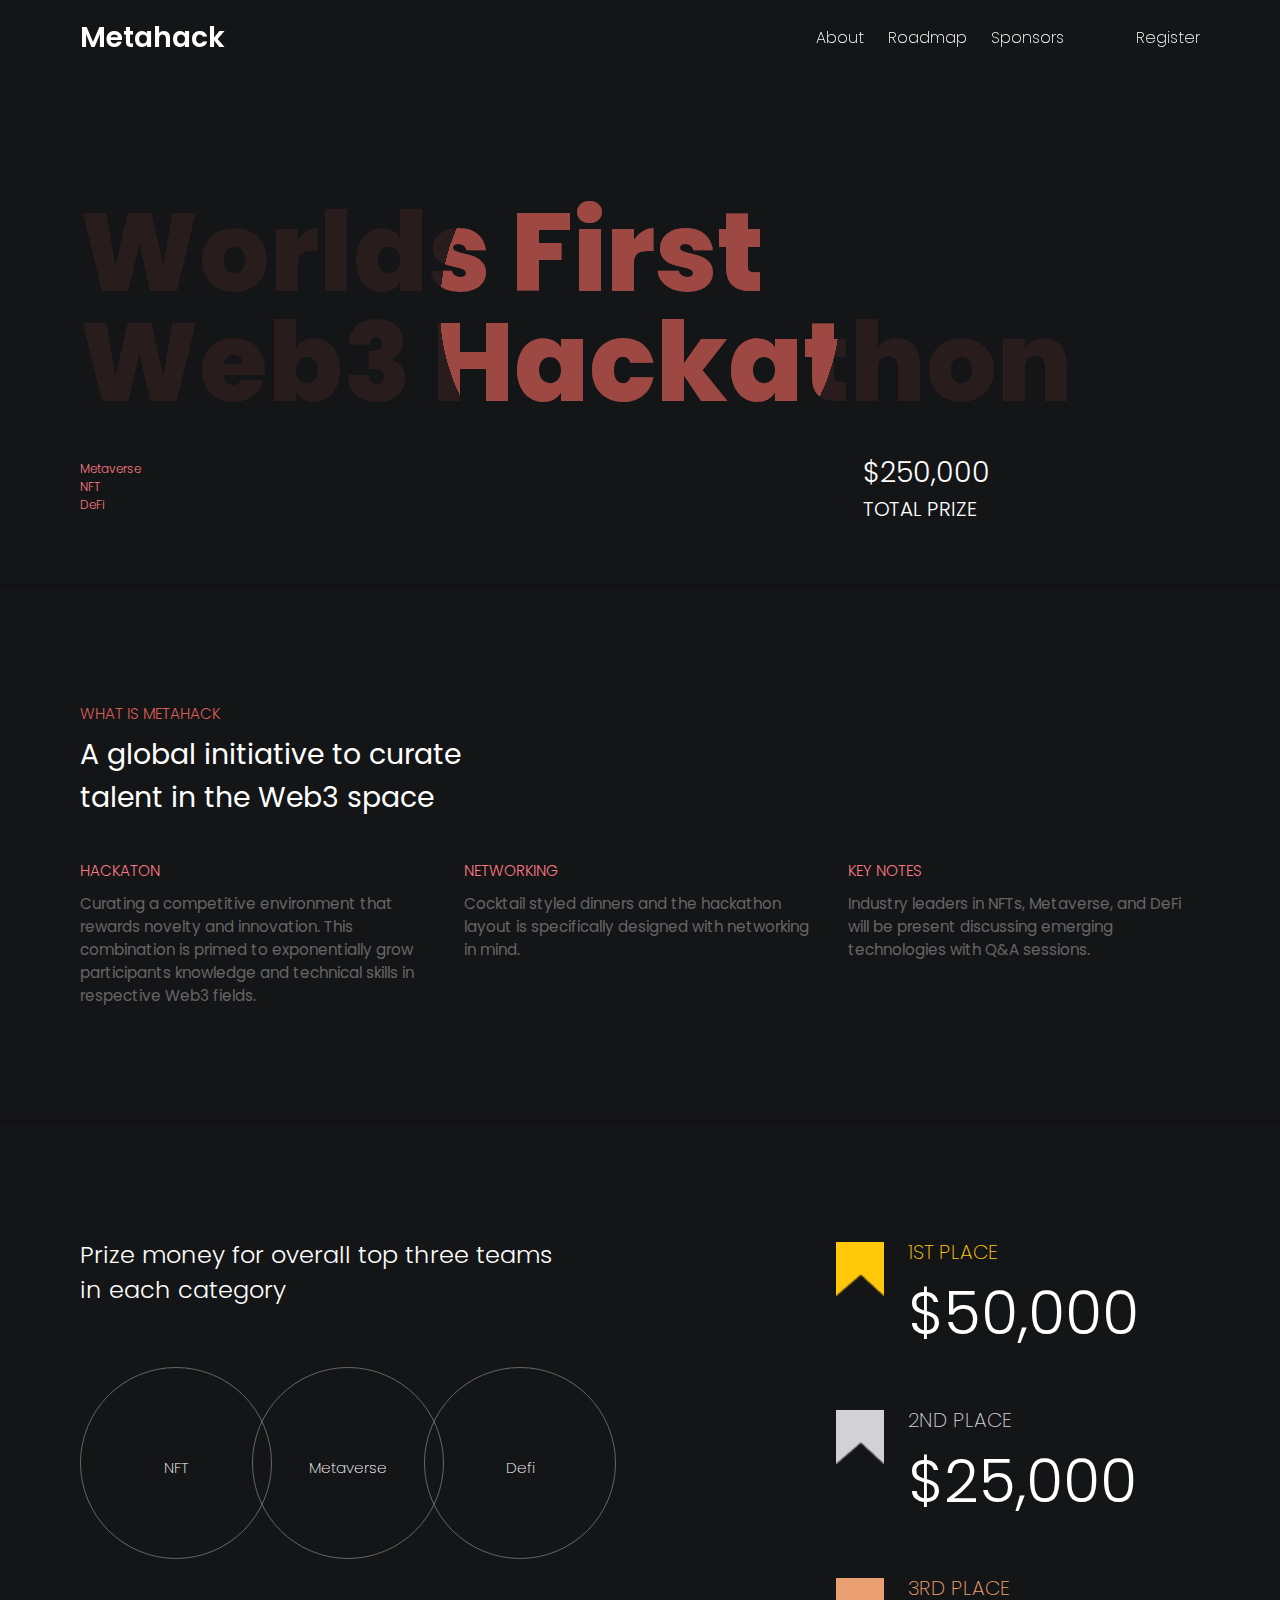
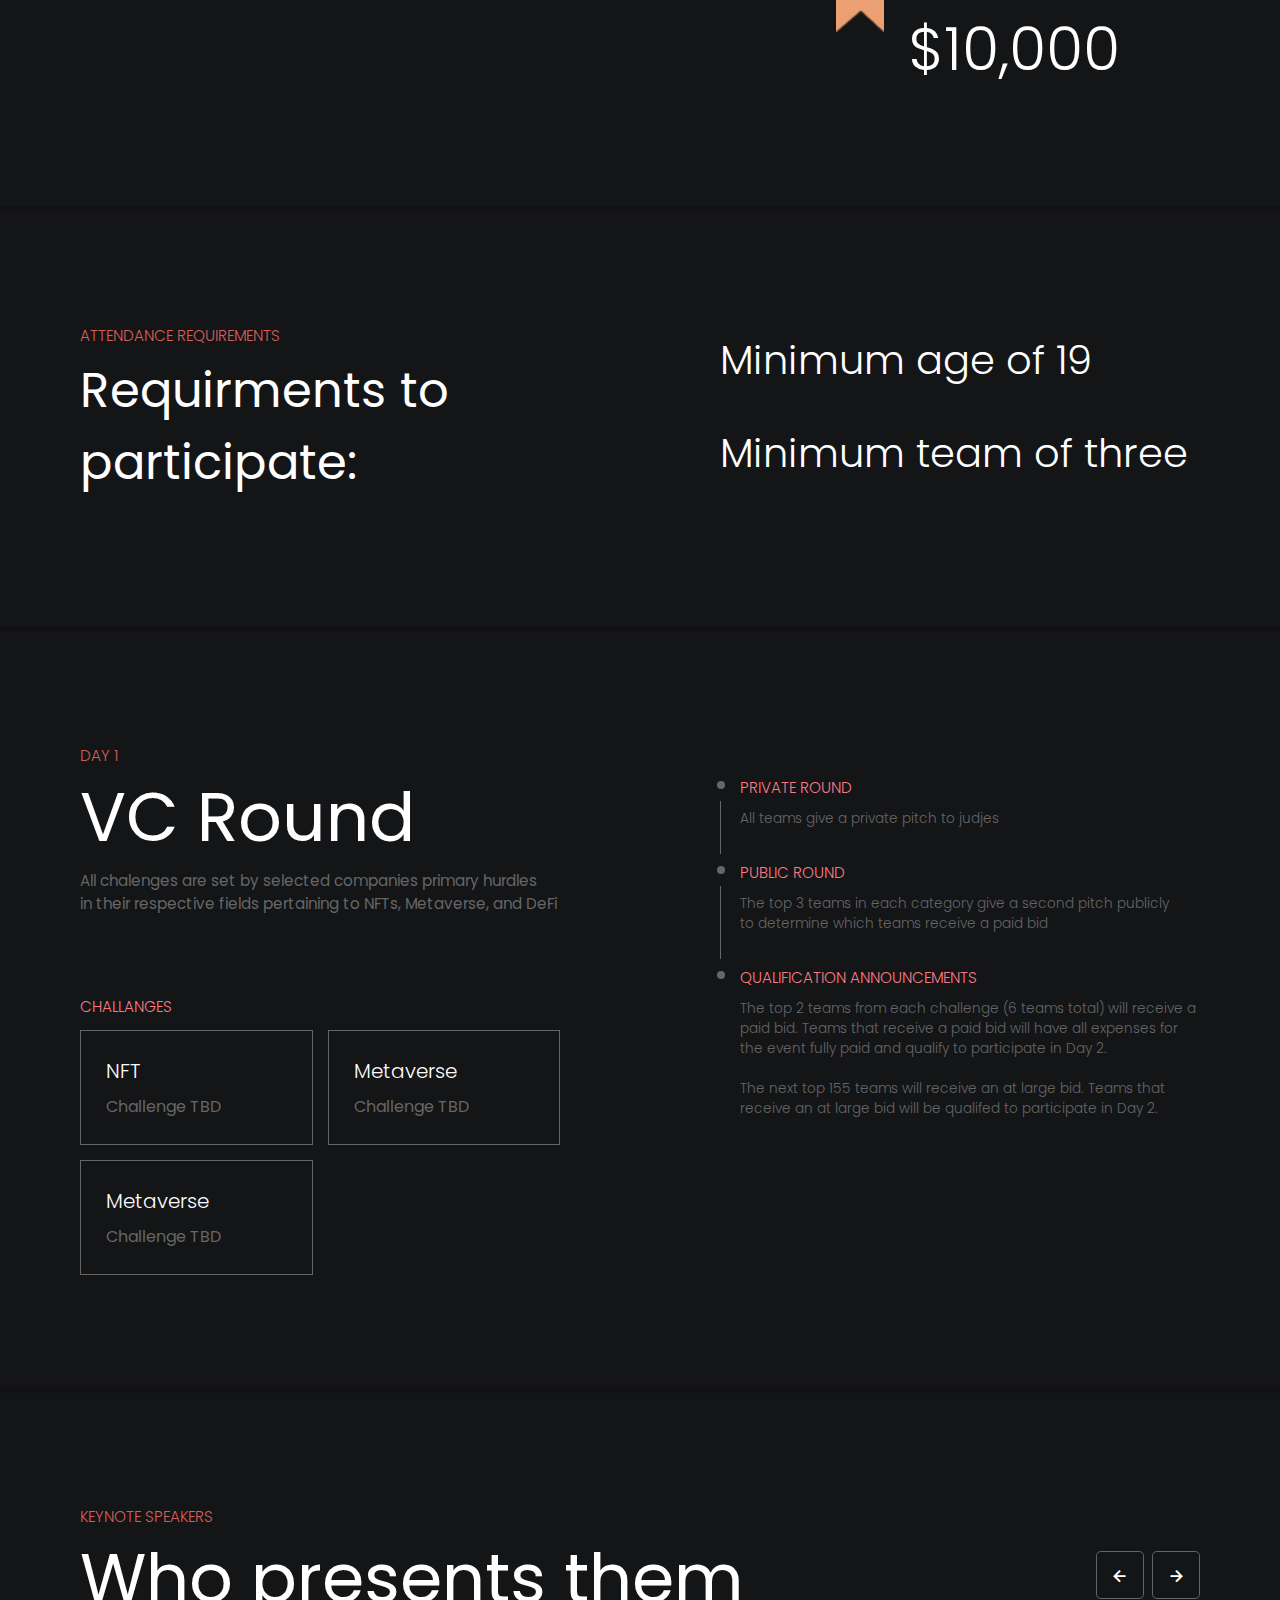
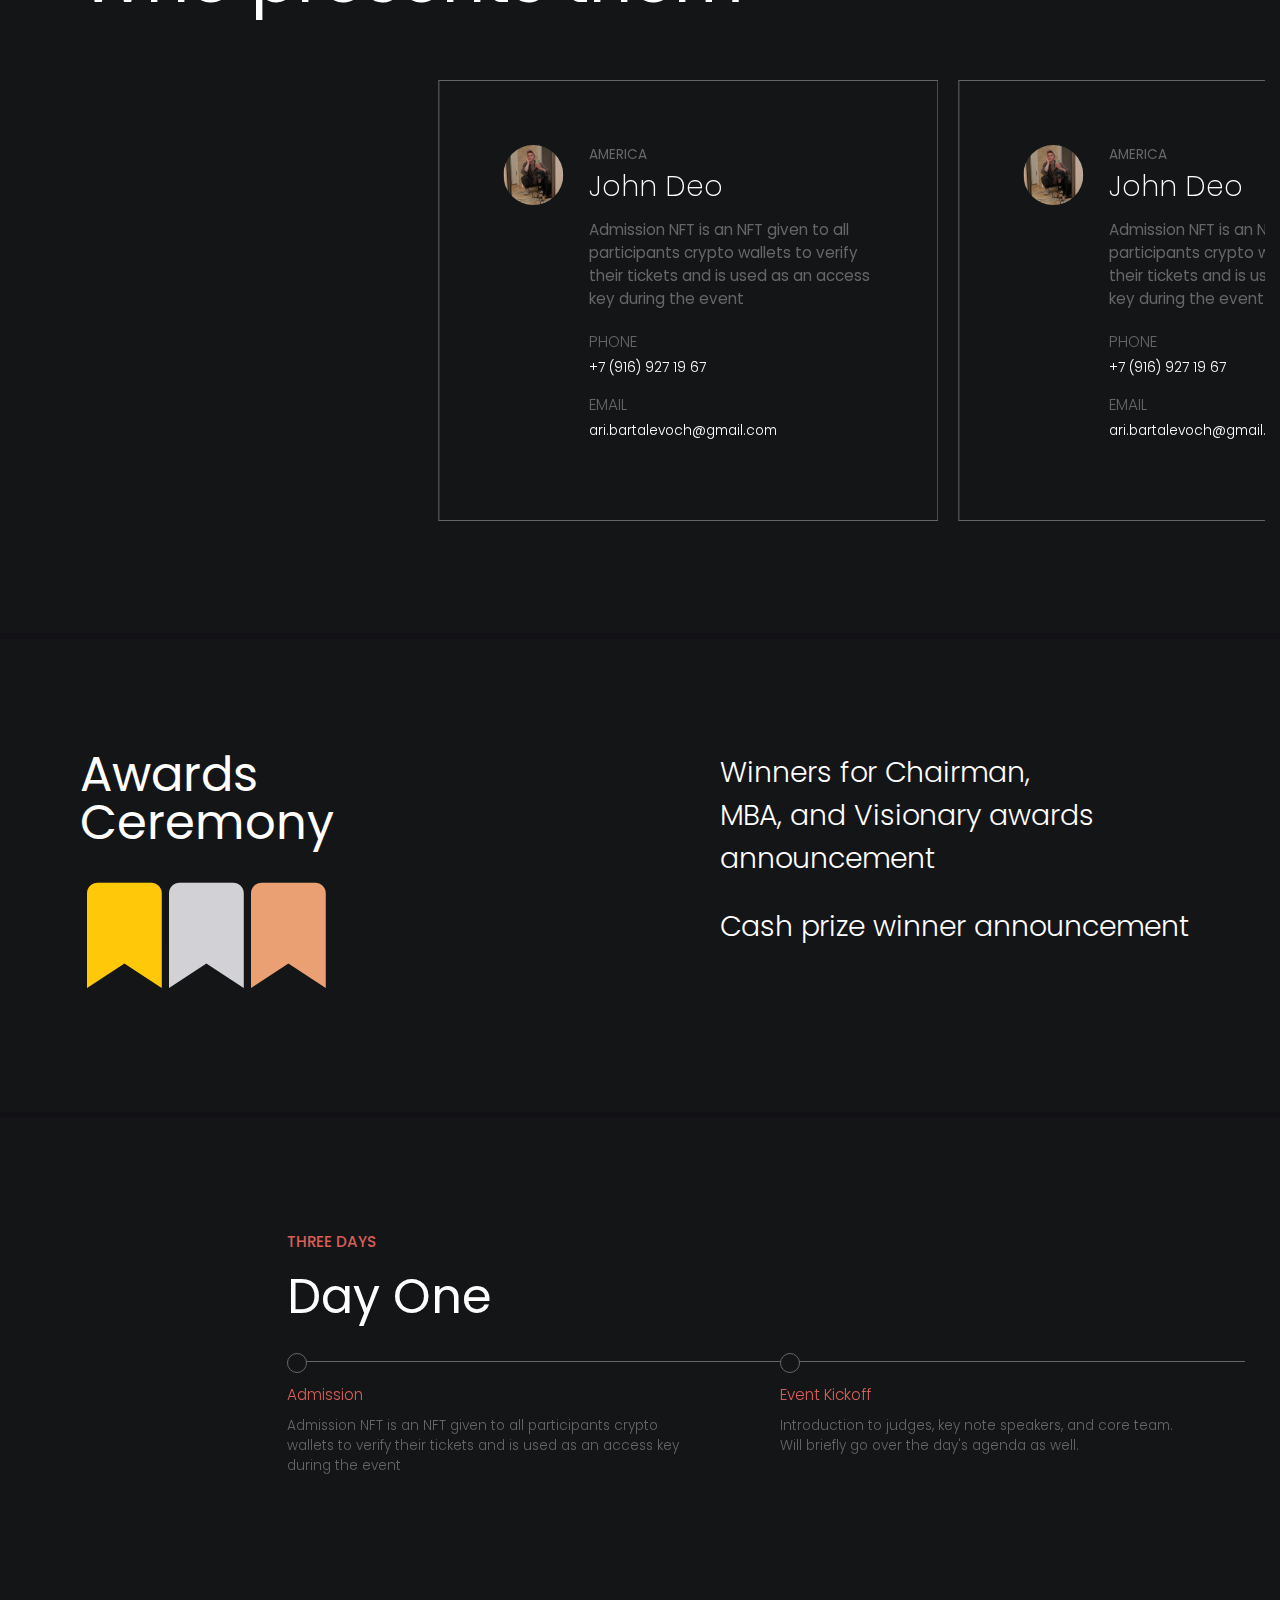
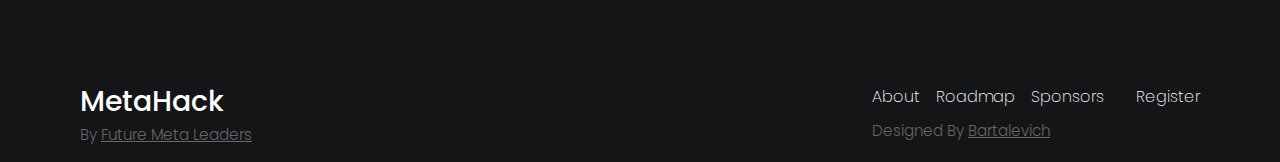
==== index.html @ bee515b5 "Update index.html" ====
<!DOCTYPE html>
<html lang="en">
<head>
    <meta charset="UTF-8">
    <meta http-equiv="X-UA-Compatible" content="IE=edge">
    <meta name="viewport" content="width=device-width, initial-scale=1.0">
    <title>MetaHack</title>
 
    <link href='https://unpkg.com/boxicons@2.1.2/css/boxicons.min.css' rel='stylesheet'>
    <link rel="stylesheet" href="https://cdn.jsdelivr.net/npm/swiper/swiper-bundle.min.css"/>
    <link rel="stylesheet" href="css/style.css">
</head>
<body>
    
    <header class="header" id="header">
        <nav class="nav container">
            <a href="#" class="logo">Metahack</a>

            <div class="nav_menu">
                
                <ul class="nav_list">
                    <li>
                        <a href="#" class="nav_link">About</a>
                    </li>
                    <li>
                        <a href="#" class="nav_link">Roadmap</a>
                    </li>
                    <li>
                        <a href="#" class="nav_link">Sponsors</a>
                    </li>
                </ul>

                <a href="#" class="nav_register">Register</a>
            </div>

            <div class="nav_toggle">
                    <div class="bar"></div>
                    <div class="bar"></div>
                    <div class="bar"></div>
            </div>

        </nav>
    </header>

    <main>

        <section class="home">
            <div class="home_container container grid">
                <div class="home_header">
                    <h1 class="home_title">Worlds First <br>Web3 Hackathon</h1>
                </div>

                <div class="home_content">
                    <ul class="home_list">
                        <li>
                            <h3 class="home_list_title">Metaverse</h3>
                        </li>
                        <li>
                            <h3 class="home_list_title">NFT</h3>
                        </li>
                        <li>
                            <h3 class="home_list_title">DeFi</h3>
                        </li>
                    </ul>

                    <div class="home_price">
                         <h2 class="home_price_tile">$250,000</h2>
                         <span class="span">total prize</span>
                    </div>
                </div>
            </div>
        </section>

        <section class="about section">
            <div class="container">
                <h3 class="section_subtitle">what is metahack</h3>
                <h1 class="section_title">A global initiative to curate <br> talent in the Web3 space</h1>

                <div class="about_container grid">
                    <div class="about_card">
                        <h2 class="about_title">Hackaton</h2>
                        <p class="about_text">
                            Curating a competitive environment that rewards novelty and innovation.
                            This combination is primed to exponentially grow participants knowledge 
                            and technical skills in respective Web3 fields.
                        </p>
                    </div>

                    <div class="about_card">
                        <h2 class="about_title">Networking</h2>
                        <p class="about_text">
                            Cocktail styled dinners and the hackathon layout is specifically designed with networking in mind.
                        </p>
                    </div>

                    <div class="about_card">
                        <h2 class="about_title">key notes</h2>
                        <p class="about_text">
                            Industry leaders in NFTs, Metaverse, and DeFi will be present discussing emerging technologies with Q&A sessions.
                        </p>
                    </div>
                </div>
            </div>
        </section>

        <section class="prize section">
            <div class="prize_container container grid">
                <div class="prize_content ">
                    <h1 class="prize_title">Prize money for overall top three teams in each category</h1>

                    <div class="prize_circle">
                        <span class="span">NFT</span>
                        <span class="span">Metaverse</span>
                        <span class="span">Defi</span>
                    </div>
                </div>

              <div class="prize_list">
                    <div class="prize_item">
                        <div class="prize-icon one">
                            <img src="images/place 1.png" alt="" class="img-cover">
                        </div>
                        <div class="prize_meta">
                            <span class="prize_place one">1ST Place</span>
                            <h2 class="price_number">$50,000</h2>
                        </div>
                    </div>
                    <div class="prize_item">
                        <div class="prize-icon two" >
                            <img src="images/place 2.png" alt="" class="img-cover">
                        </div>
                        <div class="prize_meta">
                            <span class="prize_place two">2ND Place</span>
                            <h2 class="price_number">$25,000</h2>
                        </div>
                    </div>
                    <div class="prize_item">
                        <div class="prize-icon three">
                            <img src="images/place 3.png" alt="" class="img-cover">
                        </div>
                        <div class="prize_meta">
                            <span class="prize_place three">3rd  Place</span>
                            <h2 class="price_number">$10,000</h2>
                        </div>
                    </div>
                </div>
            </div>
        </section>

        <section class="attendance section">
            <div class="container attendance_container grid">
                <div class="attendance_content">
                    <h3 class="section_subtitle">Attendance Requirements</h3>

                    <h1 class="section_title">Requirments to participate:</h1>
                </div>

                <div class="attendance_wrapper">
                    <h2 class="attendance_title">Minimum age of 19</h2>
                    <h2 class="attendance_title">Minimum team of three</h2>
                </div>
            </div>
        </section>

        <section class="vc_roud section">
            <div class="round_container container grid">
                <div class="round_item">
                    <h3 class="round_subtitle">day 1</h3>
                    <h1 class="section_title">VC Round</h1>

                    <p class="round_text">All chalenges are set by selected companies primary hurdles in their respective fields pertaining to NFTs, Metaverse, and DeFi</p>

                    <h3 class="item_subtitle">challanges</h3>
                    <ul class="round_list">
                        <li>
                            <div class="round_card">
                                <h3 class="round_list_title">NFT</h3>
                                <span class="round_list_text">Challenge TBD</span>
                            </div>
                        </li>
                        <li>
                            <div class="round_card">
                                <h3 class="round_list_title">Metaverse</h3>
                                <span class="round_list_text">Challenge TBD</span>
                            </div>
                        </li>
                        <li>
                            <div class="round_card">
                                <h3 class="round_list_title">Metaverse</h3>
                                <span class="round_list_text">Challenge TBD</span>
                            </div>
                        </li>
                    </ul>
                </div>

                <div class="round_item bottom">
                    <ul class="round_right_list">
                        <li class="round_right_item">
                            <h3 class="round_item_title">Private Round</h3>
                            <p class="round_right_text">All teams give a private pitch to judjes</p>
                        </li>
                        <li class="round_right_item">
                            <h3 class="round_item_title">Public Round</h3>
                            <p class="round_right_text">The top 3 teams in each category give a second pitch publicly to determine which teams receive a paid bid</p>
                        </li>
                        <li class="round_right_item">
                            <h3 class="round_item_title">Qualification announcements</h3>
                            <p class="round_right_text">The top 2 teams from each challenge (6 teams total) will receive a paid bid. Teams that receive a paid bid will have all expenses for the event fully paid and qualify to participate in Day 2. <br><br>
                                The next top 155 teams will receive an at large bid. Teams that receive an at large bid will be qualifed to participate in Day 2.</p>
                        </li>
                    </ul>
                </div>
            </div>
        </section>

        <section class="testimonials section">
            <div class="testimonial_container container">
                <div class="testimonial_titles">
                    <h2 class="testi_subtitle">Keynote speakers</h2>
                    <h1 class="section_title">Who presents them</h1>
                </div>

                <div class="navigation">
                    <i class='bx bx-left-arrow-alt button-prev' ></i>
                    <i class='bx bx-right-arrow-alt button-next' ></i>
                </div>
            </div>

            <div class="testimonial_list swiper">
                <div class="swiper-wrapper">
                    <div class="testimonial_card swiper-slide">
                            <img src="images/user.png" alt="" class="img-cover card_img">

                        <div class="card_content">
                            <span class="user_contry">America</span>
                            <h2 class="user_name">John Deo</h2>
                            <p class="user_info">
                                Admission NFT is an NFT given to all participants crypto wallets to verify their tickets and is used as an access key during the event
                            </p>

                            <span class="user_contact">Phone</span>
                            <h3 class="user_link">+7 (916) 927 19 67</h3>
                            <span class="user_contact">Email</span>
                            <h3 class="user_link">ari.bartalevoch@gmail.com</h3>
                        </div>
                    </div>
                    <div class="testimonial_card swiper-slide">
                            <img src="images/user.png" alt="" class="img-cover card_img">

                        <div class="card_content">
                            <span class="user_contry">America</span>
                            <h2 class="user_name">John Deo</h2>
                            <p class="user_info">
                                Admission NFT is an NFT given to all participants crypto wallets to verify their tickets and is used as an access key during the event
                            </p>

                            <span class="user_contact">Phone</span>
                            <h3 class="user_link">+7 (916) 927 19 67</h3>
                            <span class="user_contact">Email</span>
                            <h3 class="user_link">ari.bartalevoch@gmail.com</h3>
                        </div>
                    </div>
                    <div class="testimonial_card swiper-slide">
                            <img src="images/user.png" alt="" class="img-cover card_img">

                        <div class="card_content">
                            <span class="user_contry">America</span>
                            <h2 class="user_name">John Deo</h2>
                            <p class="user_info">
                                Admission NFT is an NFT given to all participants crypto wallets to verify their tickets and is used as an access key during the event
                            </p>

                            <span class="user_contact">Phone</span>
                            <h3 class="user_link">+7 (916) 927 19 67</h3>
                            <span class="user_contact">Email</span>
                            <h3 class="user_link">ari.bartalevoch@gmail.com</h3>
                        </div>
                    </div>
                    <div class="testimonial_card swiper-slide">
                            <img src="images/user.png" alt="" class="img-cover card_img">

                        <div class="card_content">
                            <span class="user_contry">America</span>
                            <h2 class="user_name">John Deo</h2>
                            <p class="user_info">
                                Admission NFT is an NFT given to all participants crypto wallets to verify their tickets and is used as an access key during the event
                            </p>

                            <span class="user_contact">Phone</span>
                            <h3 class="user_link">+7 (916) 927 19 67</h3>
                            <span class="user_contact">Email</span>
                            <h3 class="user_link">ari.bartalevoch@gmail.com</h3>
                        </div>
                    </div>
                </div>
            </div>
        </section>

        <section class="section awards">
            <div class="container awards_container grid">
                <div class="awards_left">
                    <h1 class="section_title">Awards <br>Ceremony</h1>
                    <div class="wrapper">
                        <i class='bx bxs-bookmark-star one'></i>
                        <i class='bx bxs-bookmark-star two'></i>
                        <i class='bx bxs-bookmark-star three'></i>
                    </div>
                </div>

                <div class="awards_right">
                    <h1 class="award_title">Winners for Chairman, MBA, and Visionary awards announcement</h1>
                    <h1 class="award_title">Cash prize winner announcement</h1>
                </div>
            </div>
        </section>

        <section class="agenda section">
            <div class="container">
              <span class="section_subtitle">Three Days</span>
 
              <div class="swiper agenda_container">
                <div class="swiper-progress-bar">
                    <div class="progress"></div>
                    <div class="progress-sections"></div>
                </div>
                  <div class="swiper-wrapper">

                      <div class="swiper-slide agend_card">
                        <h1 class="section_title">Day One</h1>
                        <ul class="agenda_list">
                          <li class="agenda_item">
                                   <h2 class="agend_title">Admission</h2>
                                   <p class="agend_text">Admission NFT is an NFT given to all participants crypto wallets to verify 
                                    their tickets and is used as an access key during the event</p>
                          </li>
          
                          <li class="agenda_item">
                                   <h2 class="agend_title">Event Kickoff</h2>
                                   <p class="agend_text">Introduction to judges, key note speakers, and core 
                                    team. Will briefly go over the day's agenda as well.</p>
                          </li>
          
                          <li class="agenda_item">
                                   <h2 class="agend_title">Raffle Event</h2>
                                   <p class="agend_text">Each team must find out 3 other teams product, where they are from, 
                                    and the reason they chose that challenge. Participants then walk up to staff member with the other team 
                                    (repeated 3 times) to approve answers to the questions. Once finished, your teams NFT gets green-lighted and e
                                    nters the raffle. One team will win the raffle.</p>
                          </li>
          
                          <li class="agenda_item">
                                   <h2 class="agend_title">VC Judging</h2>
                                   <p class="agend_text">All teams give a private pitch to judges</p>
                          </li>
                       </ul>
                      </div>
      
                      <div class="swiper-slide agend_card">
                        <h1 class="section_title">Day Two</h1>
                        <ul class="agenda_list">
                          <li class="agenda_item">
                                   <h2 class="agend_title">Admission</h2>
                                   <p class="agend_text">Admission NFT is an NFT given to all participants crypto wallets to verify 
                                    their tickets and is used as an access key during the event</p>
                          </li>
          
                          <li class="agenda_item">
                                   <h2 class="agend_title">Event Kickoff</h2>
                                   <p class="agend_text">Introduction to judges, key note speakers, and core 
                                    team. Will briefly go over the day's agenda as well.</p>
                          </li>
          
                          <li class="agenda_item">
                                   <h2 class="agend_title">Raffle Event</h2>
                                   <p class="agend_text">Each team must find out 3 other teams product, where they are from, 
                                    and the reason they chose that challenge. Participants then walk up to staff member with the other team 
                                    (repeated 3 times) to approve answers to the questions. Once finished, your teams NFT gets green-lighted and e
                                    nters the raffle. One team will win the raffle.</p>
                          </li>
          
                          <li class="agenda_item">
                                   <h2 class="agend_title">VC Judging</h2>
                                   <p class="agend_text">All teams give a private pitch to judges</p>
                          </li>
                       </ul>
                      </div>
      
                      <div class="swiper-slide agend_card">
                        <h1 class="section_title">Day Three</h1>
                        <ul class="agenda_list">
                          <li class="agenda_item">
                                   <h2 class="agend_title">Admission</h2>
                                   <p class="agend_text">Admission NFT is an NFT given to all participants crypto wallets to verify 
                                    their tickets and is used as an access key during the event</p>
                          </li>
          
                          <li class="agenda_item">
                                   <h2 class="agend_title">Event Kickoff</h2>
                                   <p class="agend_text">Introduction to judges, key note speakers, and core 
                                    team. Will briefly go over the day's agenda as well.</p>
                          </li>
          
                          <li class="agenda_item">
                                   <h2 class="agend_title">Raffle Event</h2>
                                   <p class="agend_text">Each team must find out 3 other teams product, where they are from, 
                                    and the reason they chose that challenge. Participants then walk up to staff member with the other team 
                                    (repeated 3 times) to approve answers to the questions. Once finished, your teams NFT gets green-lighted and e
                                    nters the raffle. One team will win the raffle.</p>
                          </li>
          
                          <li class="agenda_item">
                                   <h2 class="agend_title">VC Judging</h2>
                                   <p class="agend_text">All teams give a private pitch to judges</p>
                          </li>
                       </ul>
                      </div>

                  </div>
 
               </div>
               
             </div>
             
            </div>
       </section>

       <footer class="footer section">
          <div class="container footer_container grid">
            <div class="footer_card">
                <a href="#" class="logo">MetaHack</a>
                <p class="copyright">By <a href="#" class="copyright_link">Future Meta Leaders</a></p>
            </div>

            <div class="footer_card bottom">
                <div class="footer_wrapper">
                    <ul class="footer_list">
                        <li>
                            <a href="#" class="footer_link">About</a>
                        </li>
    
                        <li>
                            <a href="#" class="footer_link">Roadmap</a>
                        </li>
    
                        <li>
                            <a href="#" class="footer_link">Sponsors</a>
                        </li>
                    </ul>
                    <a href="#" class="footer_link last">Register</a>
                </div>
                <p class="copyright">Designed By <a href="#" class="copyright_link">Bartalevich</a></p>
            </div>
          </div>
       </footer>
    </main>
    <script src="https://code.jquery.com/jquery-3.6.1.js" integrity="sha256-3zlB5s2uwoUzrXK3BT7AX3FyvojsraNFxCc2vC/7pNI=" crossorigin="anonymous"></script>
    <script src="https://cdn.jsdelivr.net/npm/swiper/swiper-bundle.min.js"></script>
    <script src="js/scrollreveal.min.js"></script>
    <script src="js/script.js"></script>
</body>
</html>
---- css/style.css ----
/* @import url('https://fonts.googleapis.com/css2?family=Roboto:wght@100;300;400;500;700;900&display=swap'); */
@import url('https://fonts.googleapis.com/css2?family=Poppins:wght@100;200;300;400;500;600;700;800;900&display=swap');

:root{

    --header-height: 3rem;
    --section-padding: 70px;
    /**
     * colors
     */

    --first-color: #FF453A;
    --scarlet: #FF1D30;
    --jelly: #D95E58;
    --pink: #FC7984;
    --title-color: #FFF;
    --body-color: #141517;
    --extra-black: #121216;
    --light-gray: hsl(0, 0%, 80%);
    --yellow: #FFC90A;
    --text-color: #666;
    --silver: #D1D1D6;
    --fawn: #EAA073; 
    
    /*===== font and typographie =====*/

    --body-font: 'Poppins', sans-serif;
    --big-font-size: 3.68rem;
    --h1-font-size: 1.770625rem;
    --h2-font-size: 1.25rem;
    --normal-font-size: .95rem;
    --small-font-size: .85rem;
    --smaller-font-size: .75rem;

    /*===== font Weight =====*/
     --f-w-200: 200;
     --f-w-300: 300;
     --f-w-400: 400;
     --f-w-500: 500;
     --f-w-600: 600;
     --f-w-700: 700;
     --f-w-800: 800;
     --f-w-900: 900;

    /*===== Margenes =====*/

    --mb-2: 1rem;
    --mb-4: 2rem;
    --mb-5: 2.5rem;
    --mb-6: 3rem;

    /*===== z index =====*/

    --z-back: -10;
    --z-fixed: 100;

    /**
     * transition
     */
  
     --transition-1: 0.45s ease;
     --transition-2: 0.5s ease;
}

*,
*::before,
*::after{
   margin: 0;
   padding: 0;
   box-sizing: border-box;
}

img{
    height: auto;
}

a{
    text-decoration: none;
    color: inherit;
}

li{
    list-style: none;
}

a,
img,
span,
button,
input{
    display: block;
}

input{
    width: 100%;
}

button,
input{
    border: none;
    outline: none;
    background: none;
}

i{
    cursor: pointer;
}
html{
    scroll-behavior: smooth;
}

body{
    background-color: var(--body-color);
    color: var(--title-color);
    font-family: var(--body-font);
    overflow-x: hidden;
}
:focus-visible { outline-offset: 4px; }

::-webkit-scrollbar { width: 10px; }

::-webkit-scrollbar-track { background-color: hsl(0, 0%, 98%); }

::-webkit-scrollbar-thumb { background-color: var(--body-color); }

/*========= REUSED ==========*/

.container{
    padding-inline: 15px;
}

.section{
    padding-block: 3rem 2rem;
}

.img-cover{
    width: 100%;
    height: 100%;
    object-fit: cover;
}

.img-holder{
    aspect-ratio: var(--width) / var(--height);
    overflow: hidden;
    background-color: var(--light-gray);
}
.grid{
    display: grid;
}

.section_subtitle
{
  font-size: var(--normal-font-size);
  color: var(--jelly);
  text-transform: uppercase;
  font-weight: var(--f-w-500);
  margin-block-end: 8px;
}

.section_title
{
  font-size: var(--h1-font-size);
  color: var(--title-color);
  font-weight: var(--f-w-400);
  margin-block-end: 15px;
}

.vc_roud .section_title{
    --h1-font-size: 1.9rem;
}
/*========== HEADER ============*/

.header{
    position: fixed;
    top: 0;
    left: 0;
    transition: var(--transition-1);
    z-index: var(--z-fixed);
    width: 100%;
    padding-block: 15px;
}

.header.scroll-header{
    background-color: var(--title-color);
    box-shadow: 0 0 4px rgba(14, 55, 63, 0.15);
}
.header.scroll-header .nav{
    color: var(--body-color);
}

.header.scroll-header .nav_toggle .bar{
    background-color: var(--body-color);
    box-shadow: none;
}
.logo{
    font-size: var(--h1-font-size);
    font-weight: var(--f-w-600);
}
.nav{
    display: flex;
    justify-content: space-between;
    align-items: center;
}

@media screen and (max-width: 767px) {
    .nav_menu{
        background-color: rgba(0, 0, 0, 0.8);
        position: fixed;
        top: 0;
        left: 0;
        width: 100%;
        height: 100%;
        display: flex;
        flex-direction: column;
        justify-content: center;
        row-gap: 4.5rem;
        align-items: center;
        text-align: center;
        opacity: 0;
        visibility: hidden;
        transition: all 0.3s ease-in-out;
    }
}

.nav_list{
    display: flex;
    flex-direction: column;
    align-items: center;
}

.nav_link{
    padding: 10px 0;
    position: relative;
    font-weight: 200;
    color: var(--title-color);
    transition: all 0.2s ease-in-out;
}

.nav_link::after,
.nav_register::after{
    content: '';
    position: absolute;
    transition: var(--transition-1);
    bottom: 0px;
    left: 0;
    width: 0;
    height: 1.2px;
    background-color: var(--title-color);
}

.nav_link:hover::after,
.nav_register:hover::after{
   width: 100%;
}

.nav_register{
    position: relative;
    padding-block: 10px;
    font-weight: 200;
}
.nav_toggle{
    display: block;
    cursor: pointer;
}

.nav_toggle .bar {
    width: 30px;
    height: 2px;
    margin: 7px auto;
    background-color: #fff;
    transition: all 0.3s ease-in-out;
    box-shadow: 0 0 3px 1px rgba(0, 0, 0, 0.3);
  }
  .nav_toggle .bar:nth-child(2) {
    width: 20px;
  }
  
  .nav_menu.active {
    opacity: 1;
    visibility: visible;
  }
  .nav_menu.active  ~ .nav_list {
    top: 70px;
  }

  .nav_menu.active + .nav_toggle .bar {
    background-color: red;
  }
  .nav_menu.active + .nav_toggle .bar:nth-child(2) {
    transform: translateX(50px);
    opacity: 0;
  }
  .nav_menu.active + .nav_toggle .bar:nth-child(1) {
    transform: translateY(10px) rotate(45deg);
  }
  .nav_menu.active + .nav_toggle .bar:nth-child(3) {
    transform: translateY(-8px) rotate(-45deg);
  }

  /*========== HOME ============*/

  .home{
    padding-block-start: calc(var(--section-padding) + 2.5rem);
    margin-block-end: 60px;
  }

  .home_container{
    row-gap: 2rem;
  }
   .home_header{
       position: relative;
   }
  .home_title{
    text-align: center;
    line-height: 1.3;
    font-weight: var(--f-w-800);
    color: hsla(4, 31%, 21%, .4);
    font-size: var(--big-font-size);
    -webkit-background-clip: text;
    background-image: radial-gradient(closest-side, #D95E58 100%, transparent 0);
    background-position: 50%;
    background-repeat: no-repeat;
    background-size: 400px 400px;
    
    transition: all .7s cubic-bezier(.19,1,.22,1);
  }

  .home_content{
    display: flex;
    justify-content: space-between;
    align-items: center;
  }

  .home_list_title{
    color: var(--pink);
    font-weight: var(--f-w-300);
    font-size: var(--smaller-font-size);
  }

  .home_price_tile{
    font-weight: var(--f-w-300);
    font-size: var(--h1-font-size);
  }

  .home_price .span{
    text-transform: uppercase;
    font-size: var(--h2-font-size);
    font-weight: var(--f-w-300);
  }


    /*========== ABOUT ============*/

.about{
    border-top: 6px solid var(--extra-black);
    border-bottom: 6px solid var(--extra-black);
}

.about .section_subtitle{
    font-weight: var(--f-w-300);
}
.about_container{
   margin-block-start: 40px;
   row-gap: 2.5rem;
}

.about_title{
    font-size: var(--normal-font-size);
    color: var(--pink);
    text-transform: uppercase;
    font-weight: var(--f-w-300);
    margin-block-end: 10px;
}

.about_text{
   color: var(--text-color);
   font-size: var(--normal-font-size);
}


/*========== PRIZE ============*/

.prize_container{
  row-gap: 4.5rem;
}


.prize{
    border-bottom: 6px solid var(--extra-black);
}

.prize_title{
    font-size: var(--h2-font-size);
    font-weight: var(--f-w-300);
    margin-block-end: 60px;
}

.prize_circle{
    display: flex;
    align-items: center;
}

.prize_circle .span{
    width: 8.3rem;
    height: 8.3rem;
    line-height: 8.8rem;
    text-align: center;
    border: .5px solid var(--text-color);
    border-radius: 50%;
    margin-right: -20px;
    font-size: var(--normal-font-size);
    font-weight: var(--f-w-200);
}
.prize_list{
    display: grid;
    row-gap: 2.9rem;
}
.prize_item{
    display: flex;
    column-gap: 1.5rem;
    align-items: flex-start;
}

.prize-icon{
    width: 3rem;
    overflow: hidden;
    margin-top: 5px;
}

.prize_meta{
    display: grid;
    row-gap: .1rem;
}

.prize_place{
    font-size: var(--h2-font-size);
    font-weight: var(--f-w-200);
    text-transform: uppercase;
}

.price_number{
    font-size: 60px;
    font-weight: var(--f-w-300);
}

.one{
    color: var(--yellow);
}
.two{
    color: var(--silver);
}
.three{
    color: var(--fawn);
}


/*========== ATTENDANCE ============*/

.attendance{
    border-bottom: 6px solid var(--extra-black);
}
.attendance_container{
   row-gap: 3rem;
}

.attendance_content .section_title{
    font-size: 2rem;
}

.attendance_content .section_subtitle{
   color: var(--jelly);
   font-weight: var(--f-w-300);
}
.attendance_wrapper{
    display: grid;
    row-gap: .5rem;
}

.attendance_title{
    font-weight: var(--f-w-300);
}

/*========== VC ROUND ============*/


.vc_roud{
    border-bottom: 6px solid var(--extra-black);
}

.round_container{
   row-gap: 5rem;
}


.round_subtitle{
    text-transform: uppercase;
    font-size: var(--normal-font-size);
    color: var(--jelly);
    font-weight: var(--f-w-300);
}

.round_text{
    color: var(--text-color);
    font-size: var(--normal-font-size);
    margin-top: -15px;
    margin-block-end: 80px;
}

.item_subtitle{
    text-transform: uppercase;
    font-size: var(--normal-font-size);
    color: var(--pink);
    margin-block-end: 12px;
    font-weight: var(--f-w-300);
}

.round_list{
    display: grid;
    grid-template-columns: repeat(2, 1fr);
    gap: 15px;
}

.round_card{
    border: 1px solid var(--text-color);
    padding: 25px 25px;
    display: grid;
    row-gap: .5rem;
}

.round_list_title{
    font-weight: var(--f-w-300);
    font-size: var(--h2-font-size);
}

.round_list_text{
   color: var(--text-color);
}

.round_right_list{
    display: grid;
    row-gap: 2rem;
}

.round_right_item{
   min-height: 10px;
   /* border-left: 1px solid var(--text-color); */
   padding: 0 0 0px 20px;
   position: relative;
}
.round_right_item::after{
    content: "";
    position: absolute;
    top: 25px;
    left: 0;
    width: 1px;
    height: 100%;
    background-color: var(--text-color);
}
.round_right_item:last-child::after{
    width: 0;
}
.round_right_item::before{
    position: absolute;
    left: -3px;
    top: 5px;
    content: " ";
    border-radius: 50%;
    background: var(--text-color);
    height: 8px;
    width: 8px;
    transition: all 500ms ease-in-out;
}

.round_item_title{
    font-size: var(--normal-font-size);
    color: var(--pink);
    text-transform: uppercase;
    font-weight: var(--f-w-300);
    margin-block-end: 10px;
}

.round_right_text{
    color: var(--text-color);
    font-weight: var(--f-w-300);
    font-size: var(--small-font-size);
}

/*========== Testimonials ============*/

.testimonials{
    border-bottom: 6px solid var(--extra-black);
}

.testimonial_container {
    display: flex;
    justify-content: space-between;
    align-items: center;
    margin-block-end: 35px;
}

.testi_subtitle{
    font-size: var(--normal-font-size);
    color: var(--jelly);
    font-weight: var(--f-w-300);
    text-transform: uppercase;
}

.navigation{
    display: flex;
    align-items: center;
    column-gap: .5rem;
}
.navigation i{
    width: 3rem;
    height: 3rem;
    line-height: 3rem;
    font-size: 22px;
    border-radius: .3rem;
    text-align: center;
    border: 1px solid var(--text-color);

}

.testimonial_list{
    margin-inline: 15px;

}

.testimonial_card{
    display: flex;
    column-gap: 1.6rem;
    border: 1px solid var(--text-color);
    padding: 25px 30px 18px;
}

.card_img{
    max-width: 100%;
    width: 60px;
    border-radius: 50%;
}

.user_contry{
    text-transform: uppercase;
    font-size: var(--small-font-size);
    color: var(--text-color);
}

.user_name{
    font-size: var(--h1-font-size);
    font-weight: var(--f-w-200);
}

.user_info{
    color: var(--text-color);
    margin-block: 10px 20px;
    font-size: var(--normal-font-size);
}

.user_contact{
    text-transform: uppercase;
    font-size: var(--normal-font-size);
    color: var(--text-color);
    font-weight: var(--f-w-300);
    margin-block-end: 5px;
}

.user_link{
    font-size: var(--small-font-size);
    font-weight: var(--f-w-300);
    margin-block-end: 15px;
}

/*========== AWARDS ============*/

.awards{
    border-bottom: 6px solid var(--extra-black);

}
.awards_container{
    row-gap: 4rem;
}

.awards_left .section_title{
    --h1-font-size: 3rem;
    line-height: 1;
    margin-block-end: 25px;
}
.wrapper{
    margin-left: -20px;
}
.wrapper i{
    font-size: 8rem;
}
.wrapper i:not(:first-child){
    margin-left: -50px;
}


.award_title{
    font-size: var(--h1-font-size);
    margin-block-end: 25px;
    font-weight: var(--f-w-300);
}

/*========== AGENDA ============*/


.agenda{
    position: relative;
  }
  .agenda_container{
    display: grid;
    row-gap: 2.5rem;
    position: relative;
  }

  .agenda_list{
    display: grid;
    align-items: flex-start;
    row-gap: 1.5rem;
    margin-block-start: 30px;
  }
  
  .agenda_item{
    position: relative;
    min-height: 10px;
    position: relative;
    padding: 0;
  }
  
  /* .agenda_item::after{
    content: "";
    position: absolute;
    top: 0;
    left: 25px;
    width: 94%;
    height: 1px;
    background-color: var(--text-color);
  } */
  /* .agenda_item::before{
    content: "";
    position: absolute;
    top: 0px;
    left: -33px;
    width: 20px;
    height: 20px;
    border: 1px solid var(--text-color);
    background: var(--body-color);
    border-radius: 50%;
    z-index: 100;
  } */
  .agend_title{
    font-weight: var(--f-w-300);
    color: var(--jelly);
    font-size: var(--normal-font-size);
    margin-block-end: 10px;
  }
  
  .agend_text{
    color: var(--text-color);
    font-size: var(--small-font-size);
    padding-inline:0 4rem;
    font-weight: var(--f-w-300);
  }
  
  .agenda .container .swiper-progress-bar{
    max-width: unset;
    padding: initial;
  }
  .swiper-progress-bar {
    width: 100%;
    height: 1px;
    position: absolute;
    top: 2rem;
    left: -20px;
    margin: 20px auto;
    background: var(--text-color);
  }
  .swiper-progress-bar .progress {
    height: inherit;
    left: 0;
    top: 0;
    position: absolute;
    background: var(--jelly);
    z-index: 1;
  }
  .swiper-progress-bar .progress-sections {
    left: 0;
    top: 0;
    position: absolute;
    height: inherit;
    width: inherit;
    z-index: 2;
    display: flex;
    flex-direction: row;
  }
  .swiper-progress-bar .progress-sections span {
    flex: 1;
    height: inherit;
    border-right: 2px solid #eee;
  }
  .swiper-progress-bar .progress-sections span:last-child {
    border-right-width: 0;
  }
  
  .swiper-counter {
    width: 600px;
    margin: 0 auto;
  }

  /*========== FOOTER ============*/

  .footer_container{
    row-gap: 3.5rem;
  }

  .footer_card .logo{
    font-size: var(--h1-font-size);
    font-weight: var(--f-w-500);
    margin-block-end: 10px;
  }

  .footer_list{
    display: flex;
    align-items: center;
    column-gap: 1rem;
  }

  .footer_wrapper{
    display: flex;
    column-gap: 2rem;
    margin-bottom: 10px;
  }

  .footer_link{
    font-weight: var(--f-w-200);
  }
  .copyright{
    color: var(--text-color);
    font-size: var(--normal-font-size);
    font-weight: var(--f-w-300);
  }


  .copyright_link{
    display: inline-block;
    text-decoration: underline;
  }

@media screen and (max-width: 560px) {
     :root{
       --big-font-size: 2.6rem;
     }
  }


  @media screen and (min-width: 560px) {
    :root{
        --big-font-size: 3rem;
      }
    .container{
        max-width: 520px;
        margin-inline: auto;
        width: 100%;
    }
    
    .home_title{
        text-align: left;
        line-height: 1;
    }

    .home_content{
        margin-inline-end: 50px;
    }

    .prize_circle .span{
        justify-content: center;
        width: 10rem;
        height: 10rem;
        line-height: 10.5rem;
    }

    .agenda .container{
        max-width: initial;
    }

    .agenda{
        margin-left: 7rem;
    }
  }

  @media screen and (min-width: 768px){

    :root{
        --big-font-size: 4.8rem;
      }

      .section{
        padding-block: 7rem;
      }
    .container{
        max-width: 720px;
        margin-inline: auto;
        width: 100%;
    }

    .header.scroll-header .nav_link,
    .header.scroll-header .nav_register{
        color: var(--body-color);
        font-weight: var(--f-w-400);
    }
    .nav_toggle{
        display: none;
    }

    .nav_menu{
        display: flex;
        align-items: center;
        column-gap: 4.5rem;
    }
    .nav_list{
      flex-direction: row;
      column-gap: 1.5rem;
    }

    .home{
        padding-block-start: calc(var(--section-padding) + 5rem);
    }

    .about_container,
    .attendance_container,
    .awards_container,
    .agenda_list,
    .footer_container{
        grid-template-columns: repeat(2, 1fr);
        column-gap: 2rem;
    }
    
    .footer_container,
    .attendance_container{
        align-items: center;
    }
    .testimonial_card.swiper-slide{
       min-width: 500px;
       padding-inline: 4rem;
       padding-block: 4rem;
    }

    .attendance_title{
       font-size: 2.5rem;
       margin-block-end: 25px;
    }

    .agenda_item:nth-child(1):before,
    .agenda_item:nth-child(2):before{
    content: "";
    position: absolute;
    top: -30px;
    left: 0px;
    width: 20px;
    height: 20px;
    border: 1px solid var(--text-color);
    background: var(--body-color);
    border-radius: 50%;
    z-index: 100;
    }
    .agenda{
        margin-left: 4rem;
    }
    .footer_card .logo{
        margin-block-end: 0px;
    }

    .footer.section{
       padding-block: 2rem 1rem;
    }
  }

  @media screen and (min-width: 992px){
    
    :root{
        --big-font-size: 5.8rem;
      }

     .container{
        max-width: 960px;
     }
     .home_content{
        margin-inline-end: 100px;
    }
     .about_container{
        grid-template-columns: repeat(3, 1fr);
     }

     .round_container{
        grid-template-columns: repeat(2, 1fr);
        column-gap: 10rem;
     }

     .round_container .bottom{
        margin-top: 2rem;
     }

     .prize_container{
        grid-template-columns: repeat(3, 1fr);
        column-gap: 8rem;
     }

     .prize_title{
        --h2-font-size: 1.5rem;
     }

     .prize_circle .span{
        width: 12rem;
        height: 12rem;
        line-height: 12.5rem;
    }

     .attendance_container,
     .awards_container
     {
        column-gap: 10rem;
     }
     .attendance_content .section_title{
        font-size: 3rem;
    }

    .agenda_list{
        grid-template-columns: repeat(4, 1fr);
    }

    .agenda{
        margin-left: 2rem;
    }
    .agenda_item::before{
    content: "";
    position: absolute;
    top: -30px;
    left: 0px;
    width: 20px;
    height: 20px;
    border: 1px solid var(--text-color);
    background: var(--body-color);
    border-radius: 50%;
    z-index: 100;
    }

    .agend_card .section_title{
        --h1-font-size: 3rem;
        margin-block-end: 50px;
    }

    .swiper-progress-bar{
        top: 5rem;
    }

    .award_title{
        --h2-font-size: 2rem;
    }
    .footer_container {
        display: flex;
        justify-content: space-between;
        align-items: center;
    }
  }

  @media screen and (min-width: 1200px){
    :root{
        --big-font-size: 6.9rem;
      }
    .container{
        max-width: 1150px;
    }

    .home{
        padding-block-start: calc(var(--section-padding) + 8rem);
    }

    .home_content{
        margin-inline-end: 210px;
    }
    .prize_container{
        column-gap: 15rem;
    }
    .agenda{
        margin-left: 17rem;
    }

    .round_item .section_title,
    .testimonials .section_title{
        --h1-font-size: 4.25rem;
    }
  }
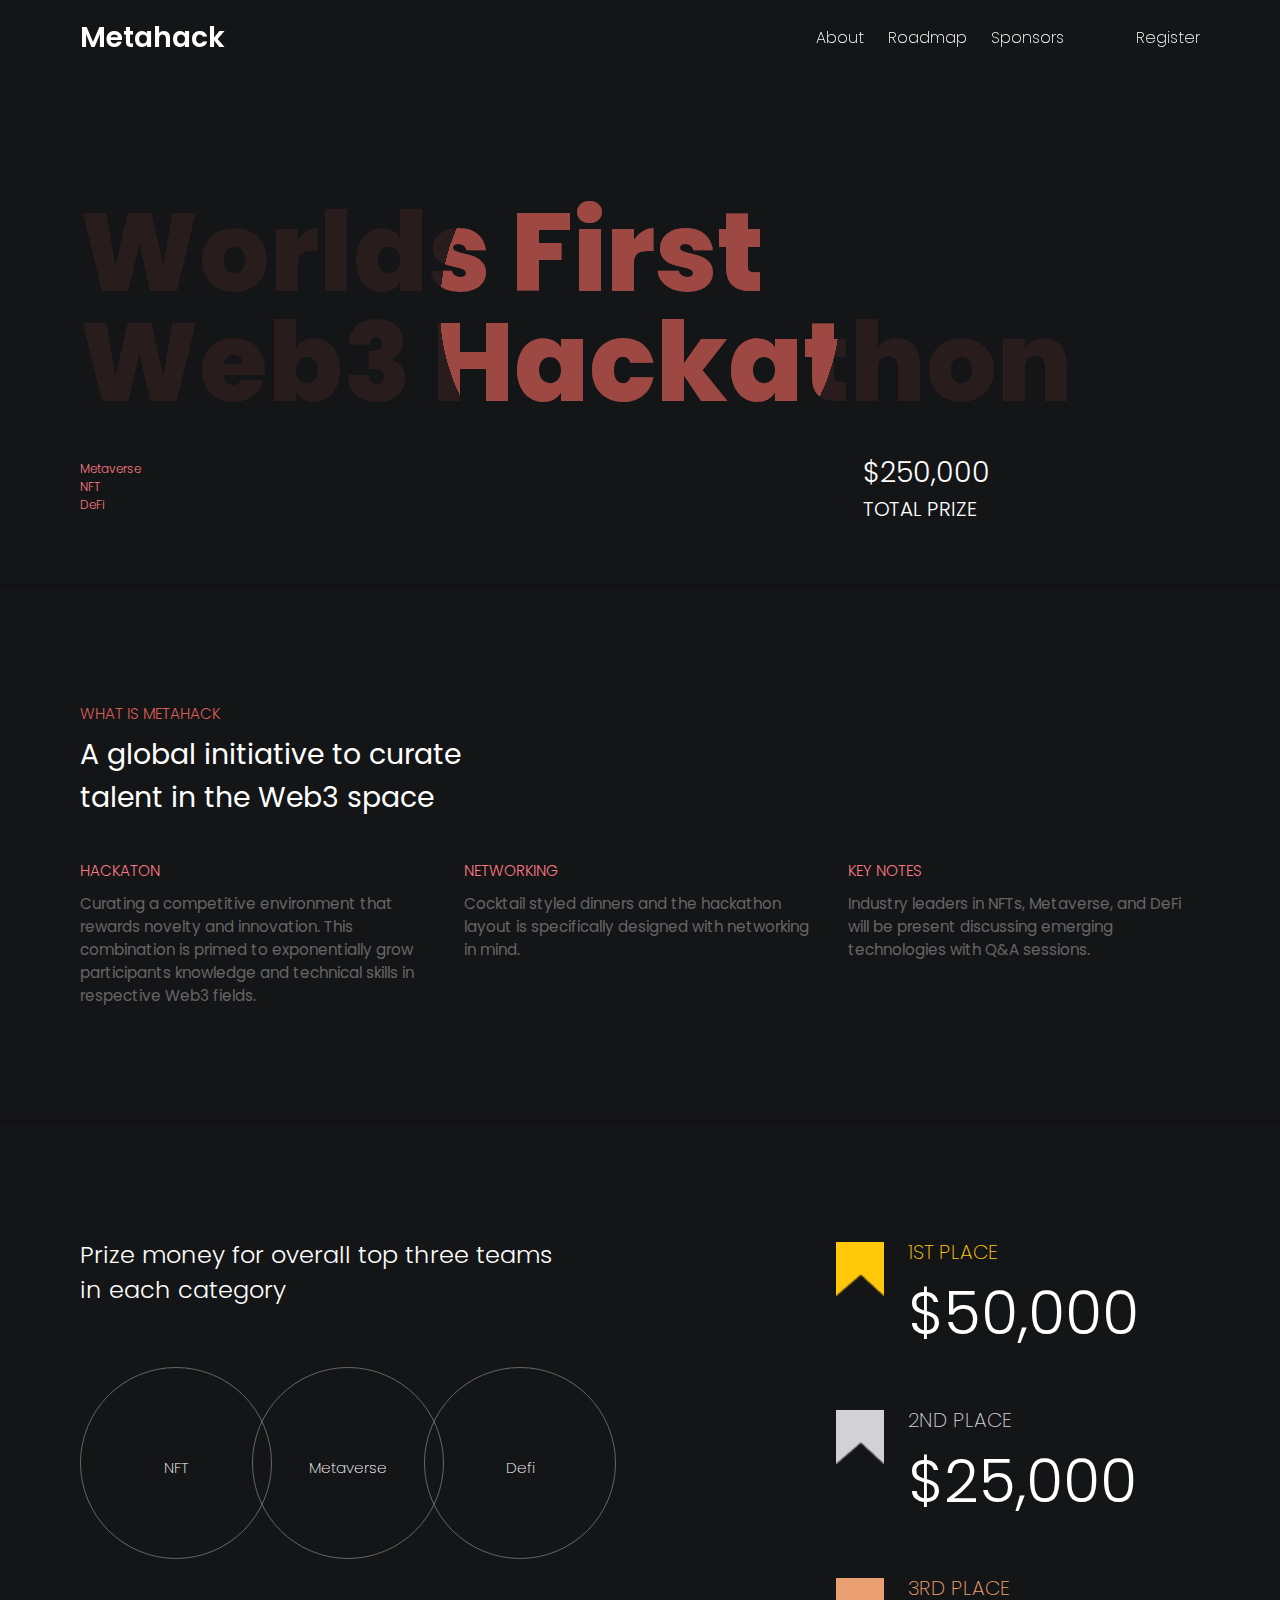
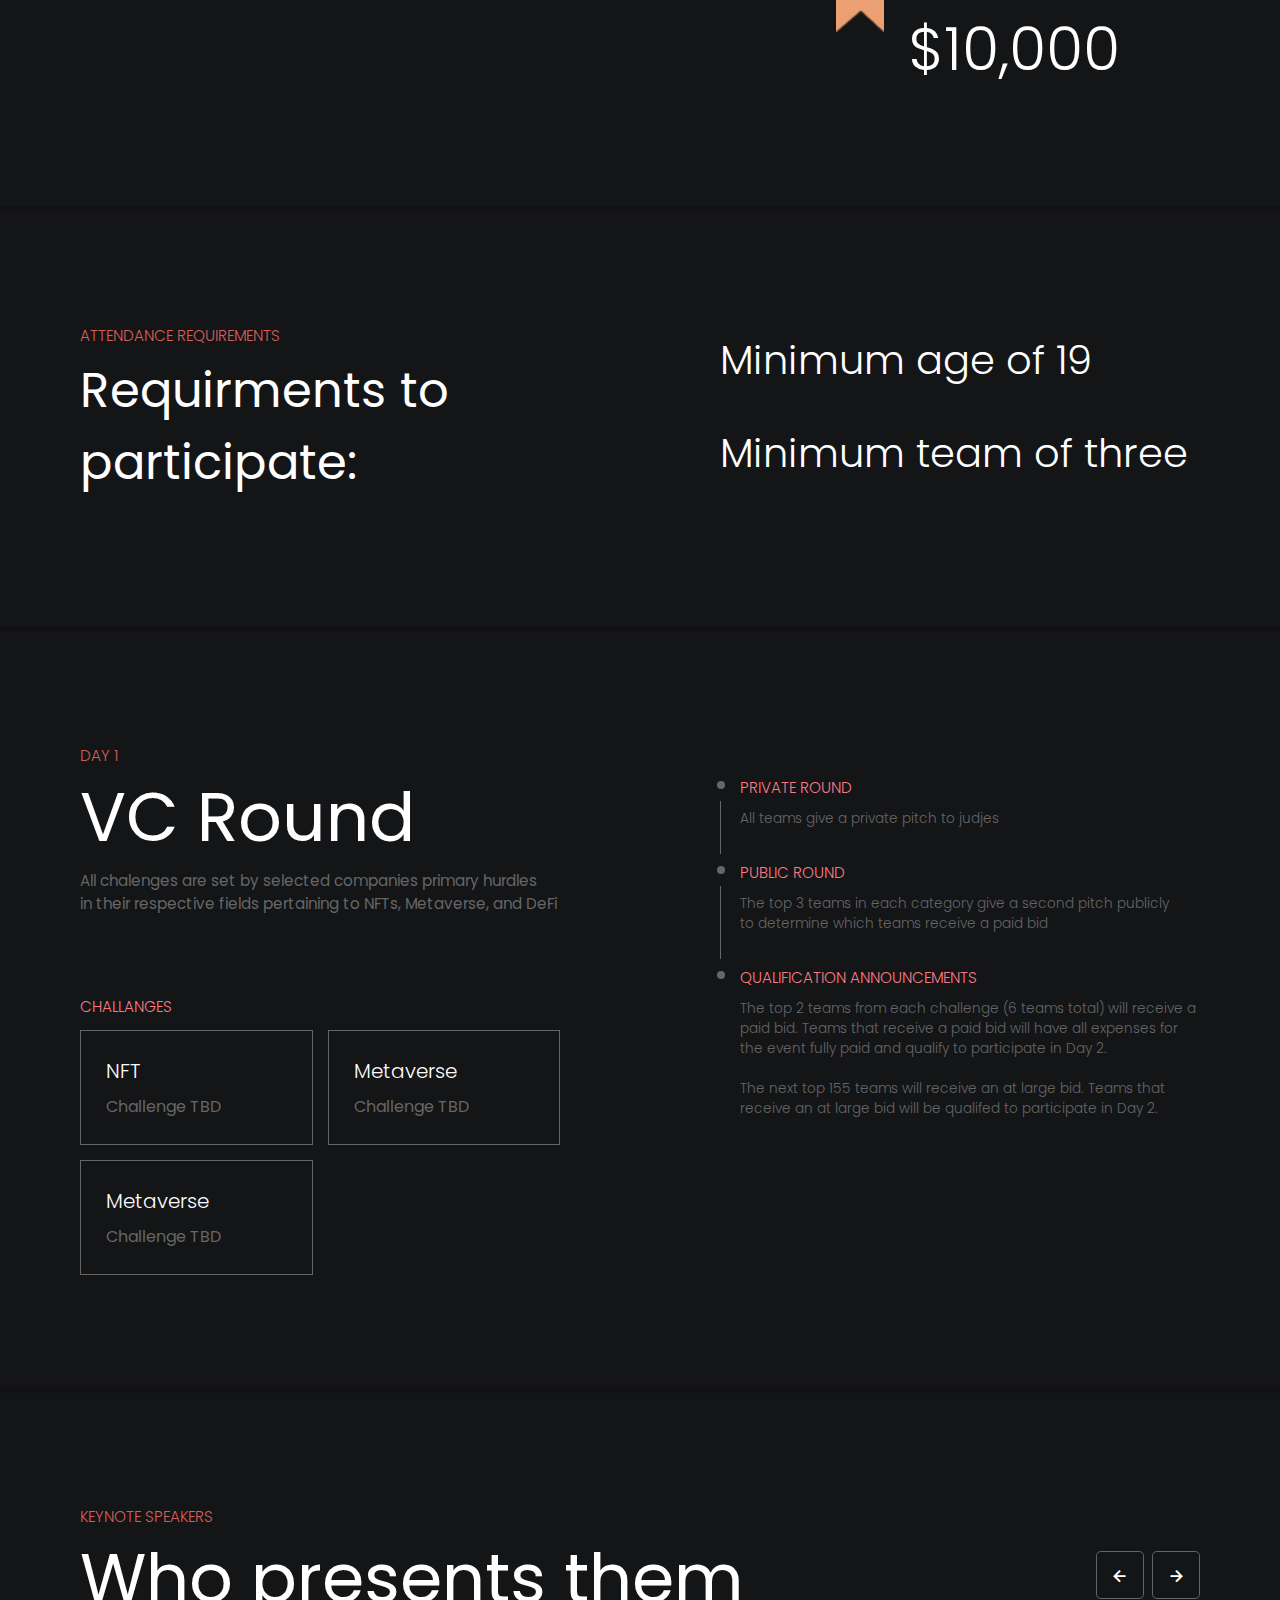
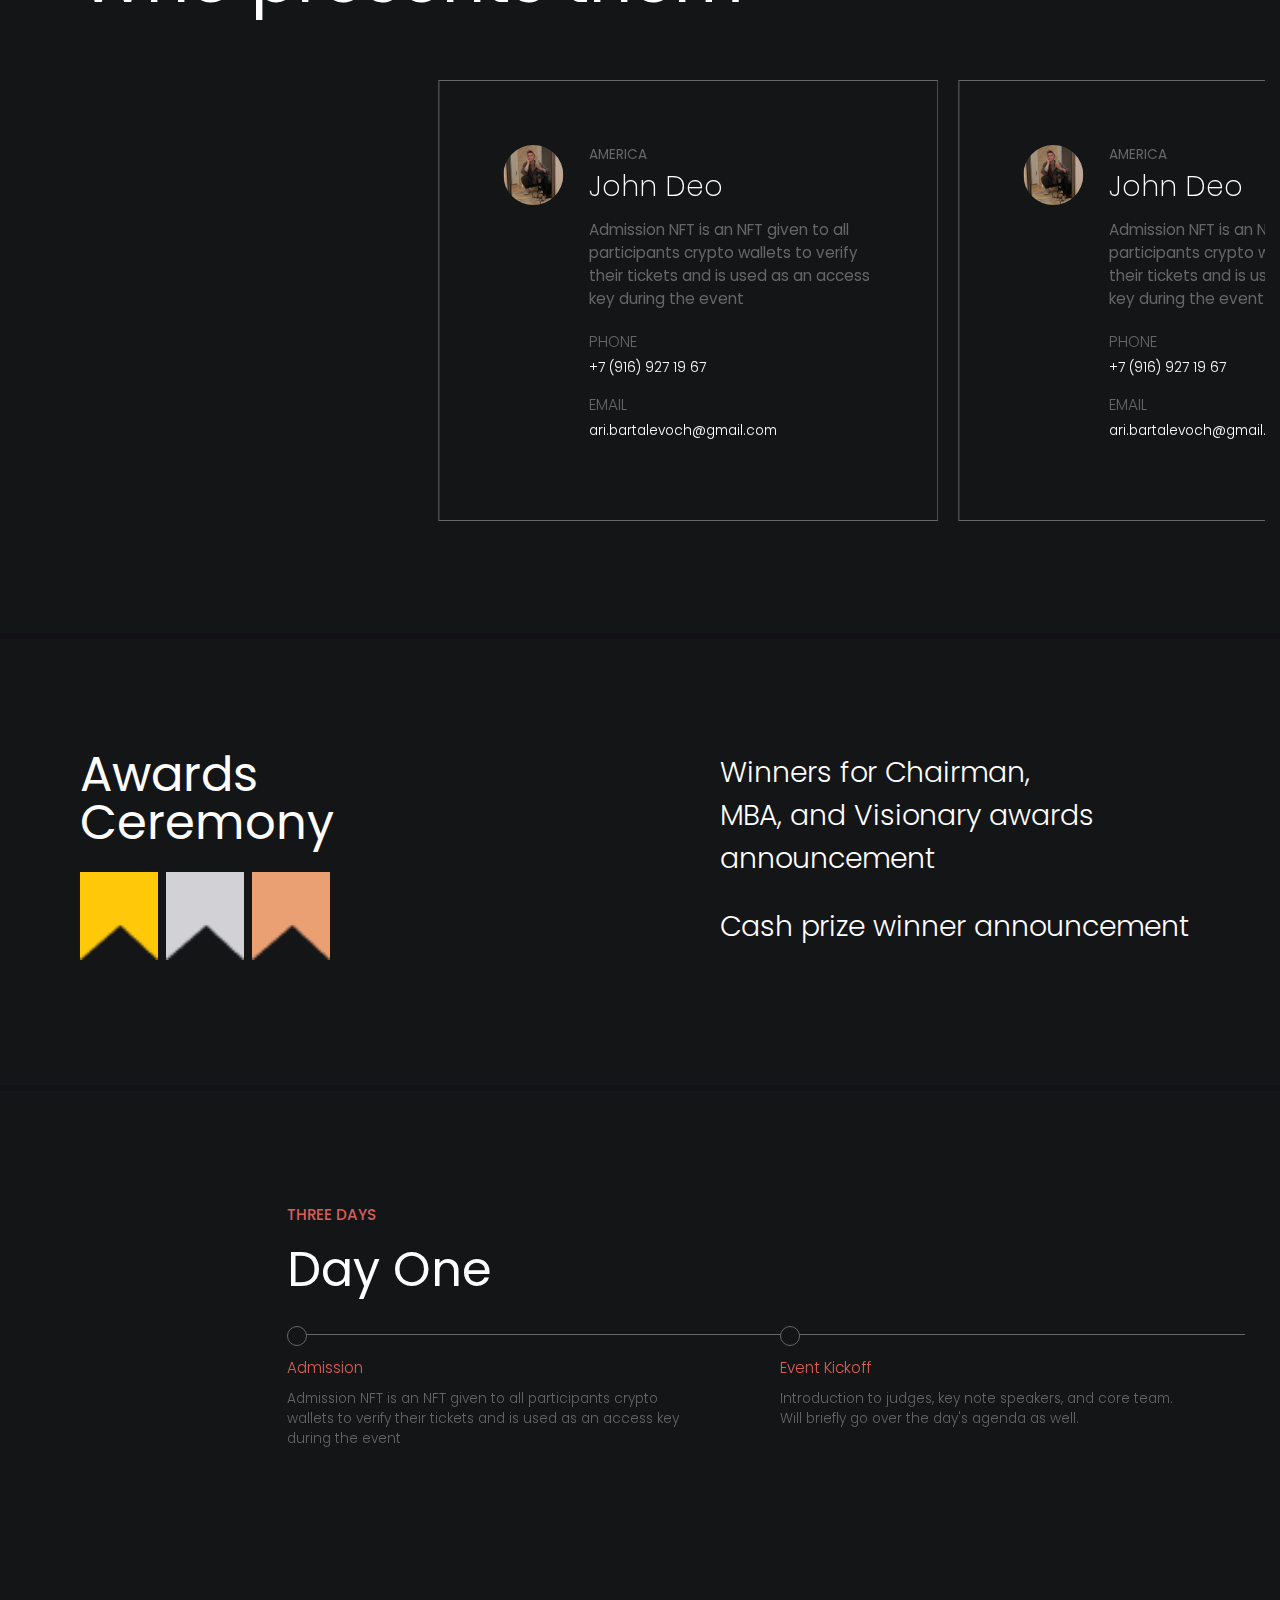
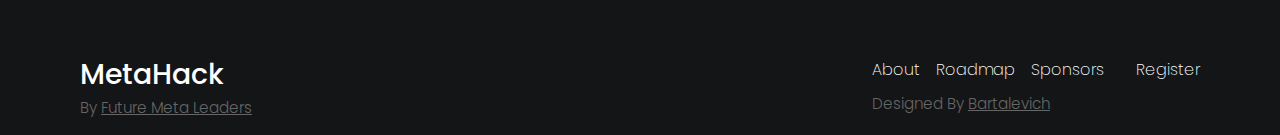
==== commit 49be8377: "Update index.html" ====
--- a/index.html
+++ b/index.html
@@ -45,6 +45,7 @@
     <main>
 
         <section class="home">
+                        <div id="particles-js"></div>
             <div class="home_container container grid">
                 <div class="home_header">
                     <h1 class="home_title">Worlds First <br>Web3 Hackathon</h1>
@@ -301,9 +302,9 @@
                 <div class="awards_left">
                     <h1 class="section_title">Awards <br>Ceremony</h1>
                     <div class="wrapper">
-                        <i class='bx bxs-bookmark-star one'></i>
-                        <i class='bx bxs-bookmark-star two'></i>
-                        <i class='bx bxs-bookmark-star three'></i>
+                        <img src="images/place 1.png" alt="" class="img-cover">
+                        <img src="images/place 2.png" alt="" class="img-cover">
+                        <img src="images/place 3.png" alt="" class="img-cover">
                     </div>
                 </div>
 
@@ -319,10 +320,9 @@
               <span class="section_subtitle">Three Days</span>
  
               <div class="swiper agenda_container">
-                <div class="swiper-progress-bar">
-                    <div class="progress"></div>
-                    <div class="progress-sections"></div>
-                </div>
+                 <div class="swiper-progress-bar">
+                    <span class="slide_progress-bar"></span>
+                  </div>
                   <div class="swiper-wrapper">
 
                       <div class="swiper-slide agend_card">
@@ -424,7 +424,8 @@
             </div>
        </section>
 
-       <footer class="footer section">
+    </main>
+          <footer class="footer section">
           <div class="container footer_container grid">
             <div class="footer_card">
                 <a href="#" class="logo">MetaHack</a>
@@ -452,7 +453,8 @@
             </div>
           </div>
        </footer>
-    </main>
+    <script src="js/particles.js"></script>
+     <script src="js/app.js"></script>
     <script src="https://code.jquery.com/jquery-3.6.1.js" integrity="sha256-3zlB5s2uwoUzrXK3BT7AX3FyvojsraNFxCc2vC/7pNI=" crossorigin="anonymous"></script>
     <script src="https://cdn.jsdelivr.net/npm/swiper/swiper-bundle.min.js"></script>
     <script src="js/scrollreveal.min.js"></script>
--- a/css/style.css
+++ b/css/style.css
@@ -686,7 +686,10 @@
     margin-block-end: 25px;
 }
 .wrapper{
-    margin-left: -20px;
+    width: 250px;
+    display: flex;
+    align-items: center;
+    column-gap: .5rem;
 }
 .wrapper i{
     font-size: 8rem;
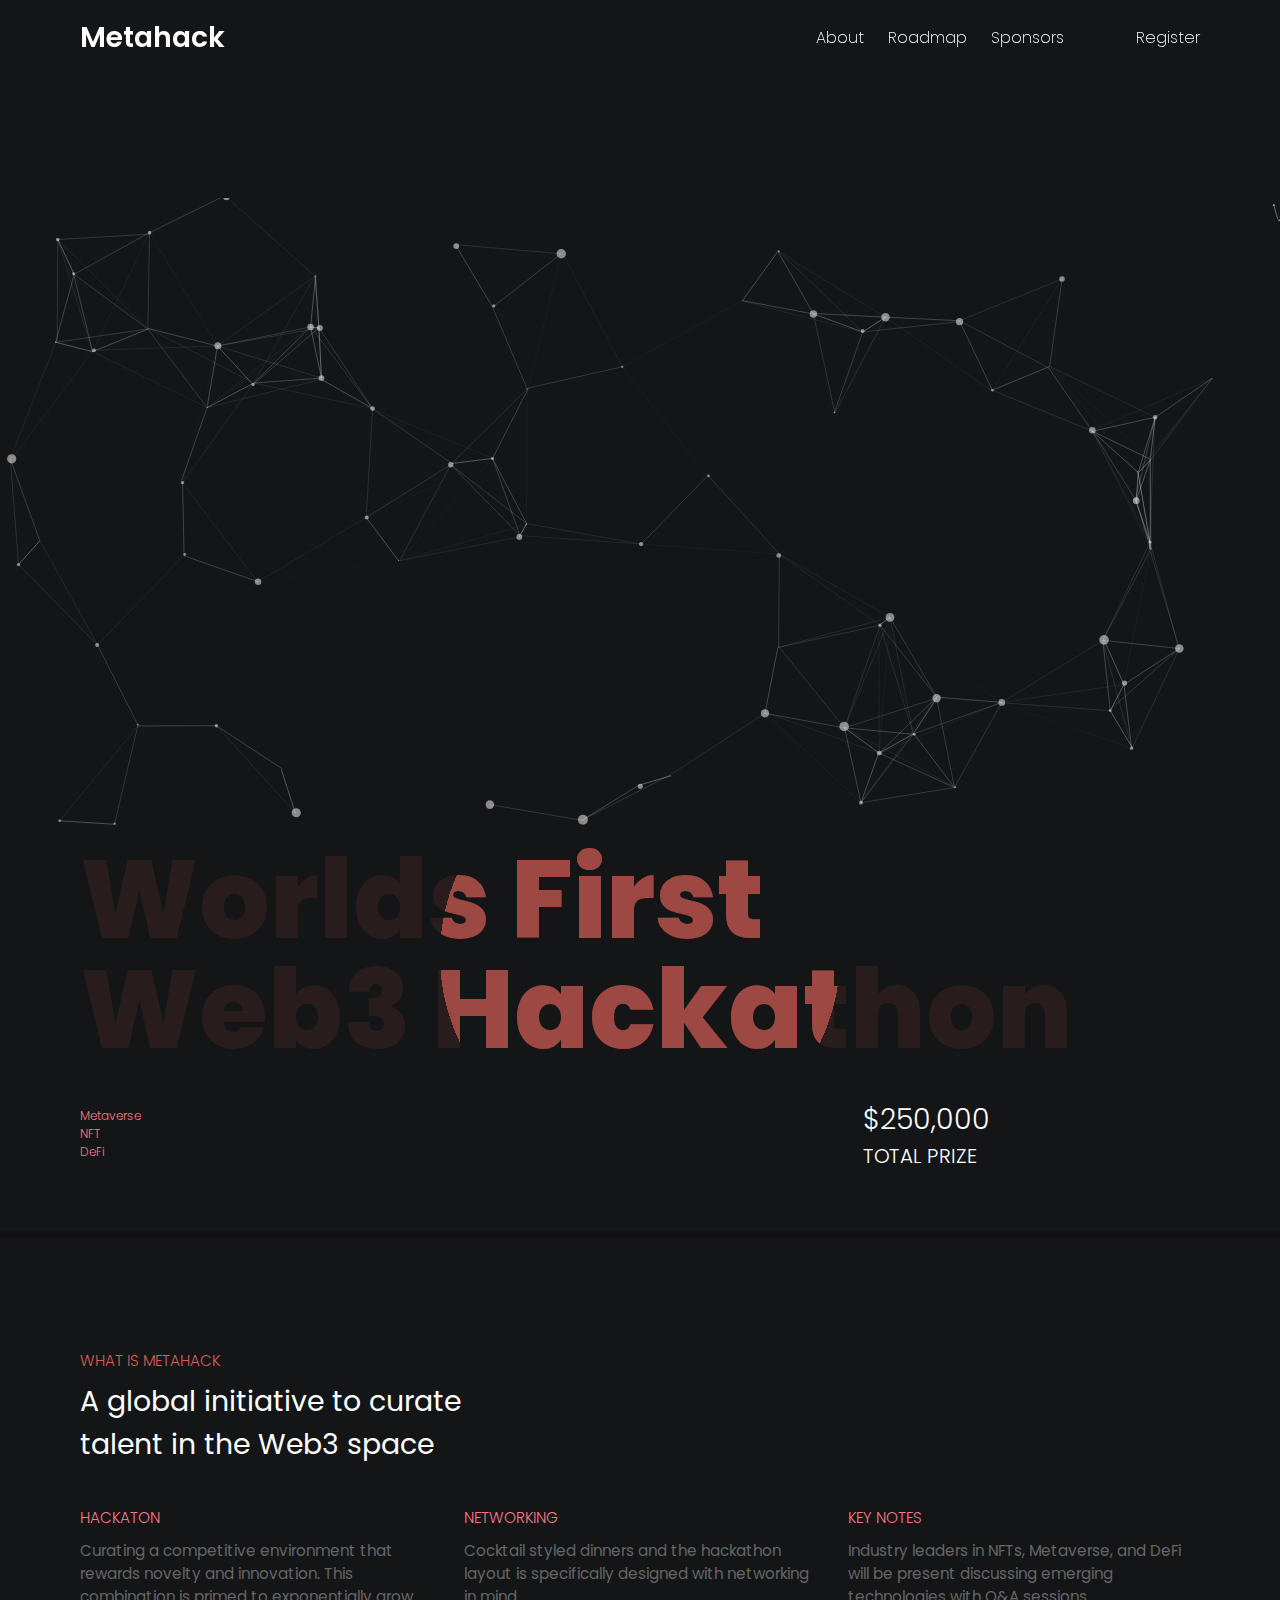
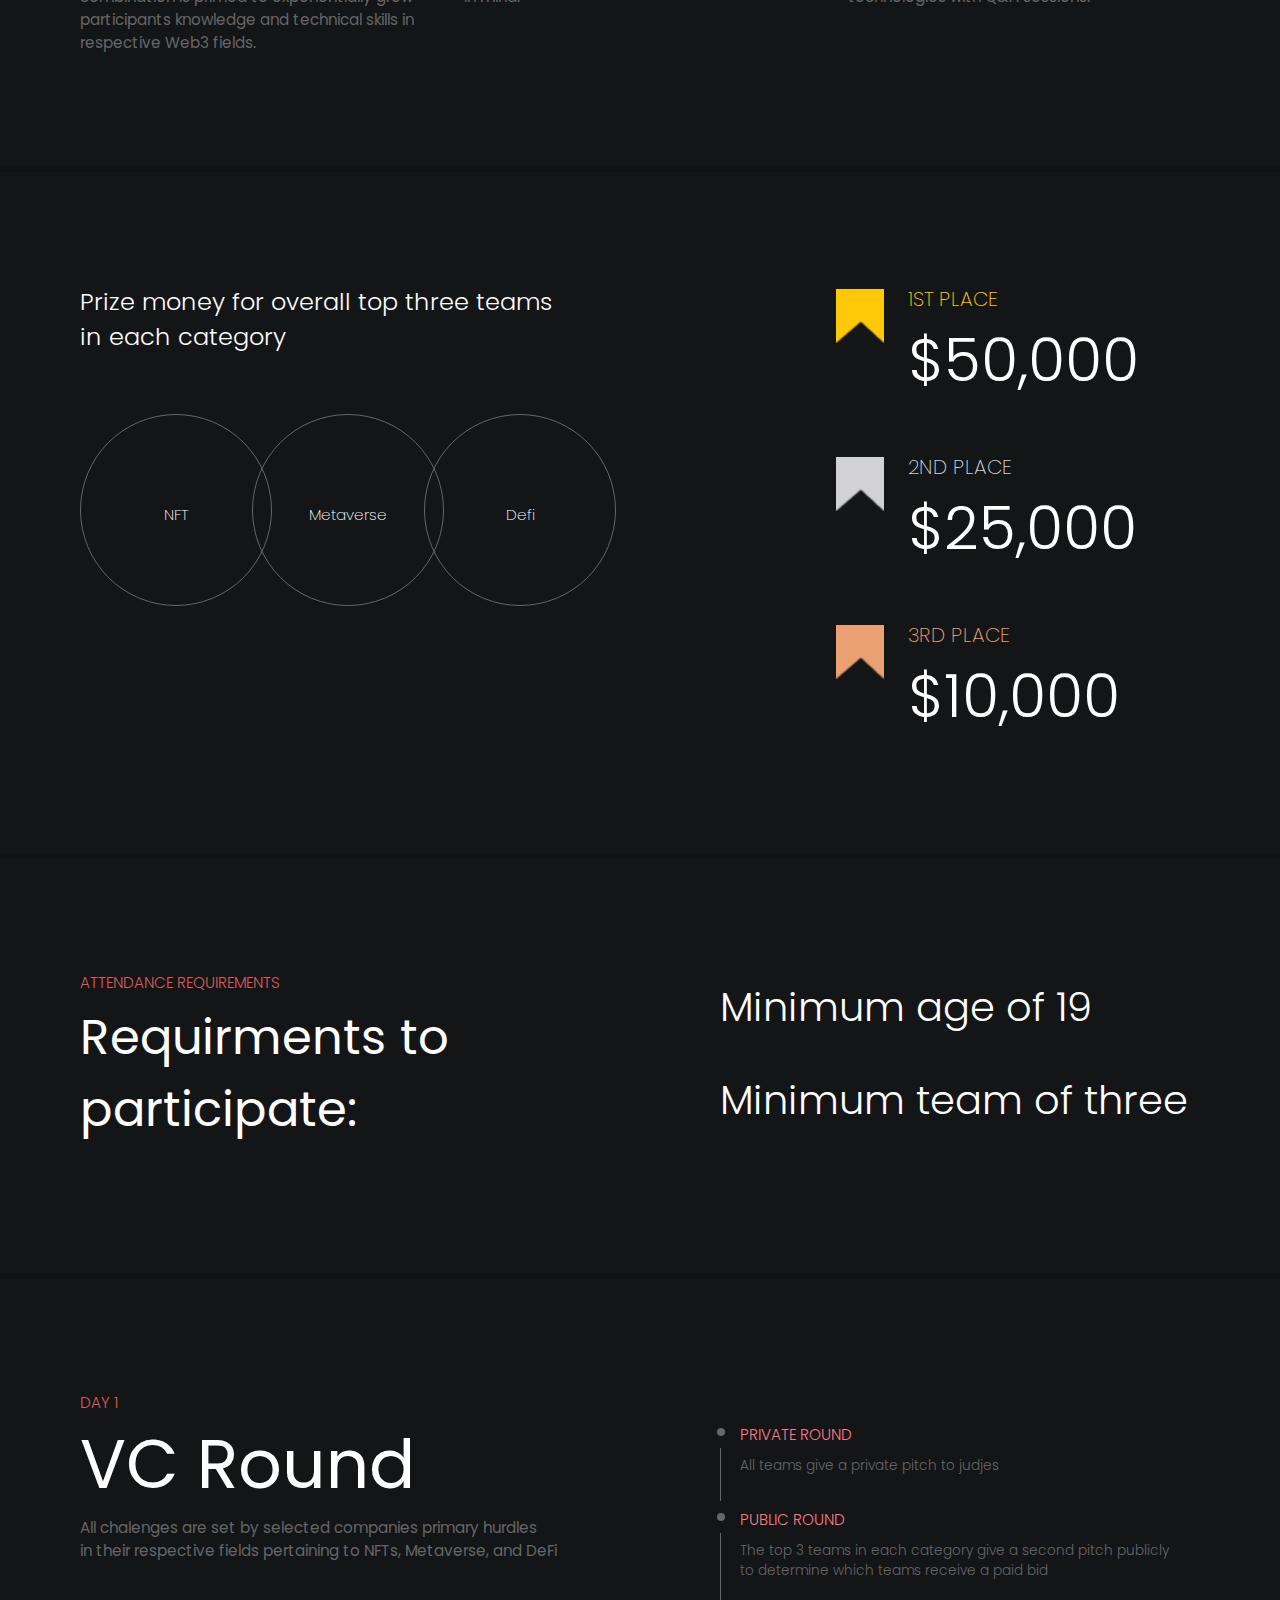
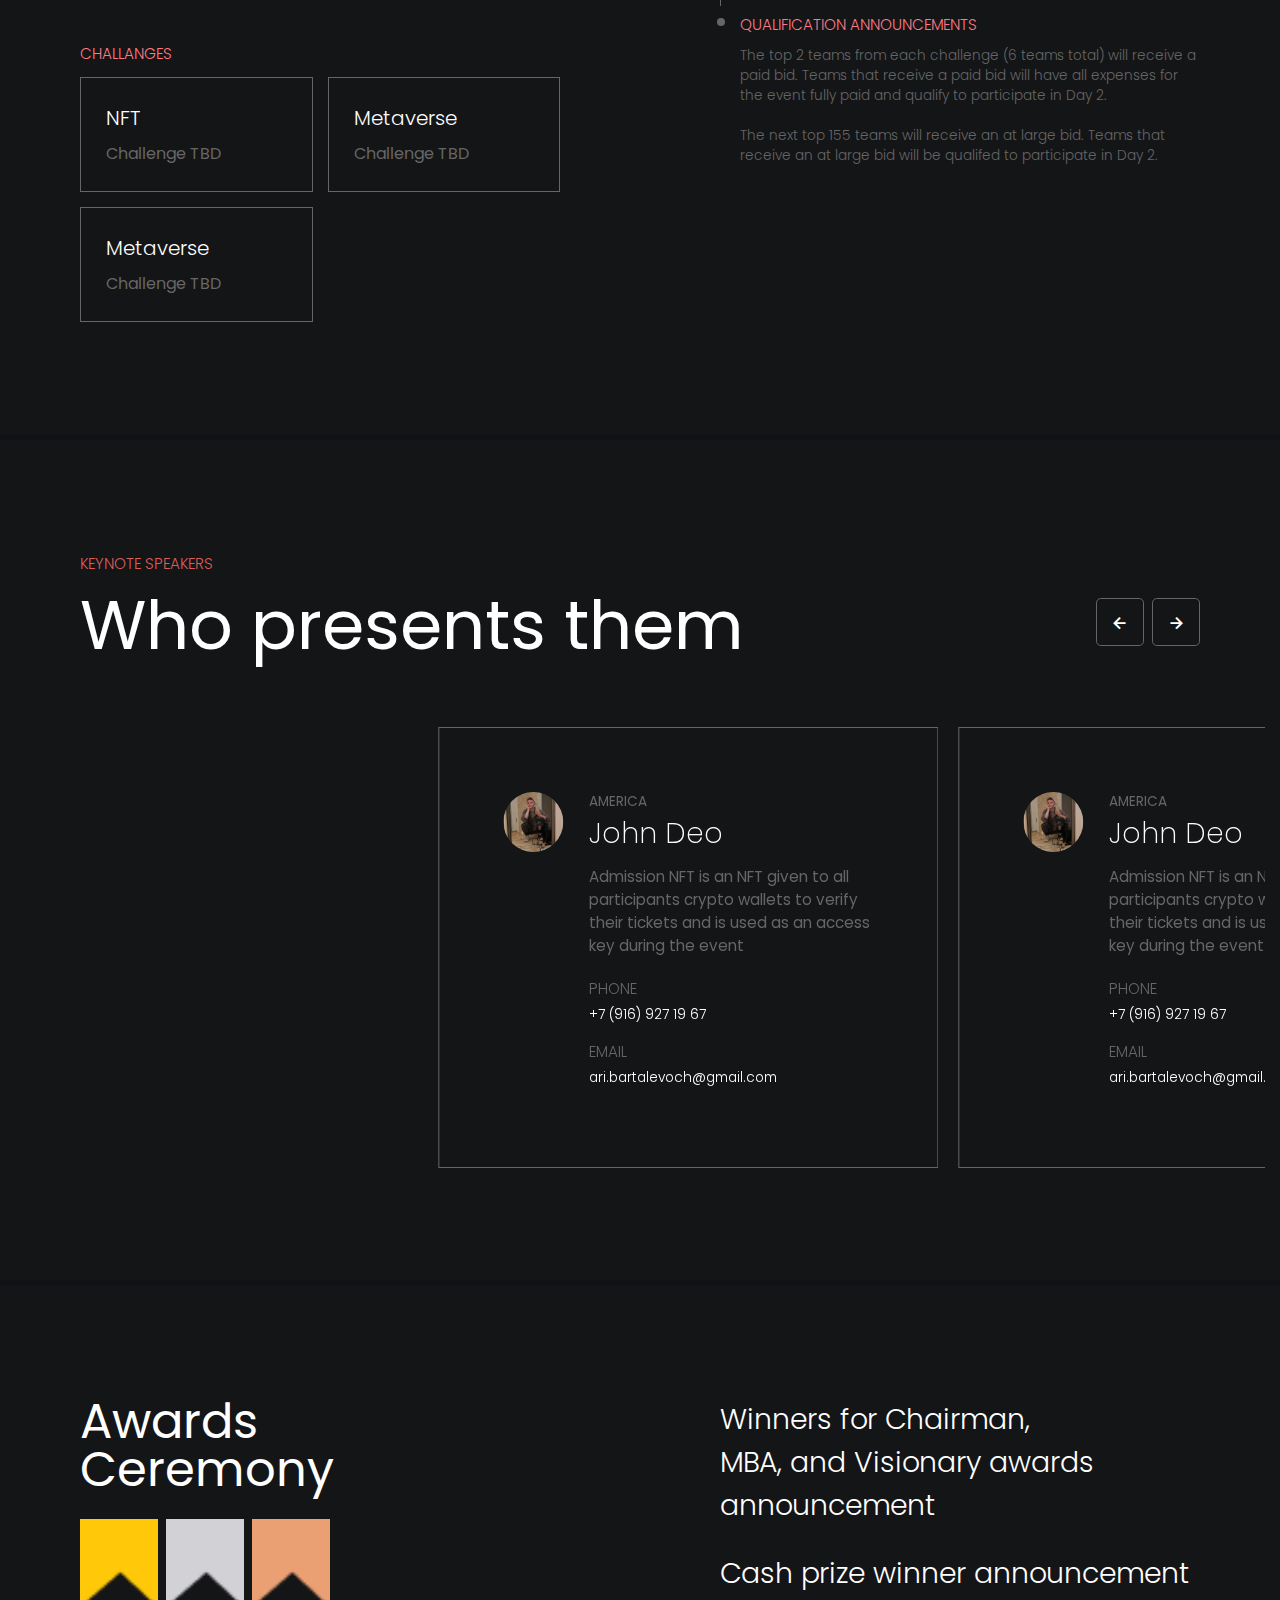
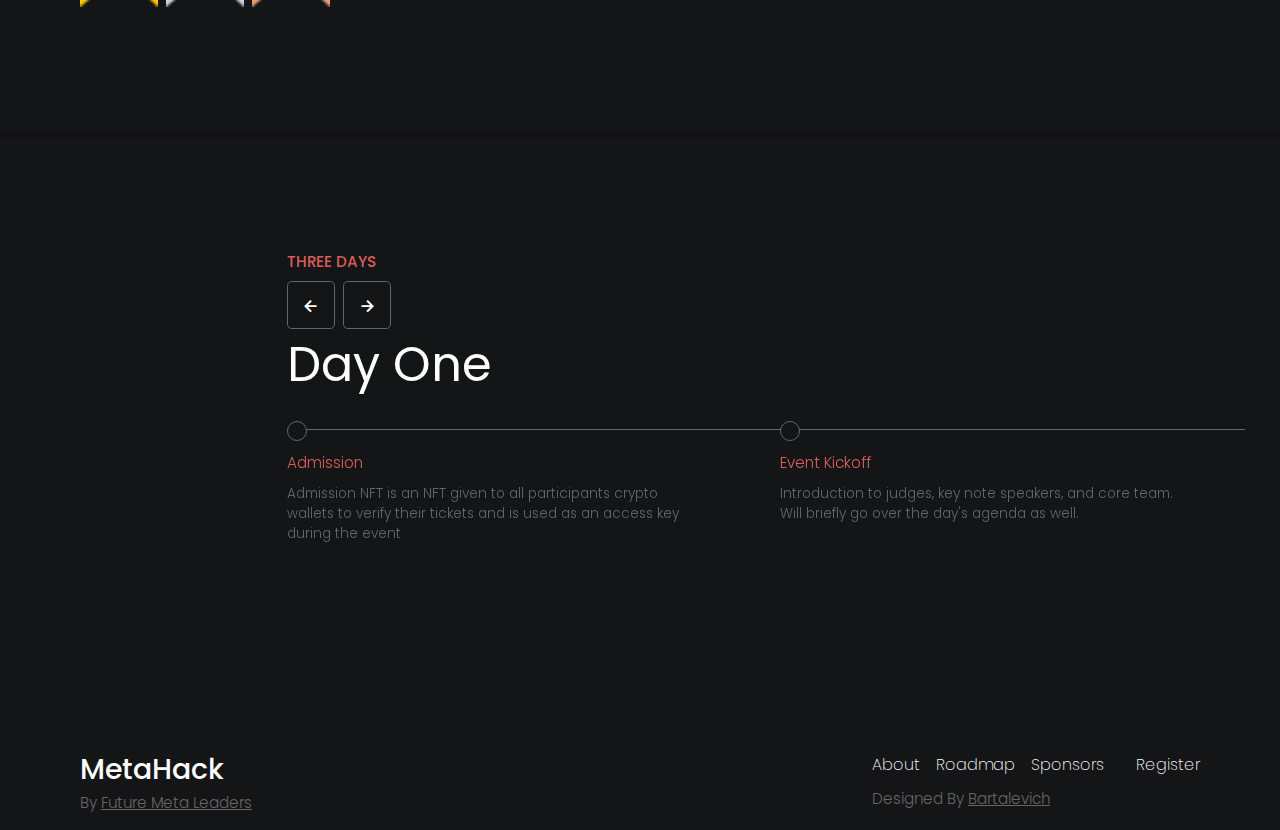
==== commit 1dc6fddb: "Update index.html" ====
--- a/index.html
+++ b/index.html
@@ -317,7 +317,15 @@
 
         <section class="agenda section">
             <div class="container">
-              <span class="section_subtitle">Three Days</span>
+              <div class="agenda_wrapper">
+                    <span class="section_subtitle">Three Days</span>
+                    
+                    <div class="navigation">
+                        <i class='bx bx-left-arrow-alt button-prev' ></i>
+                        <i class='bx bx-right-arrow-alt button-next' ></i>
+                    </div>
+
+                </div>
  
               <div class="swiper agenda_container">
                  <div class="swiper-progress-bar">
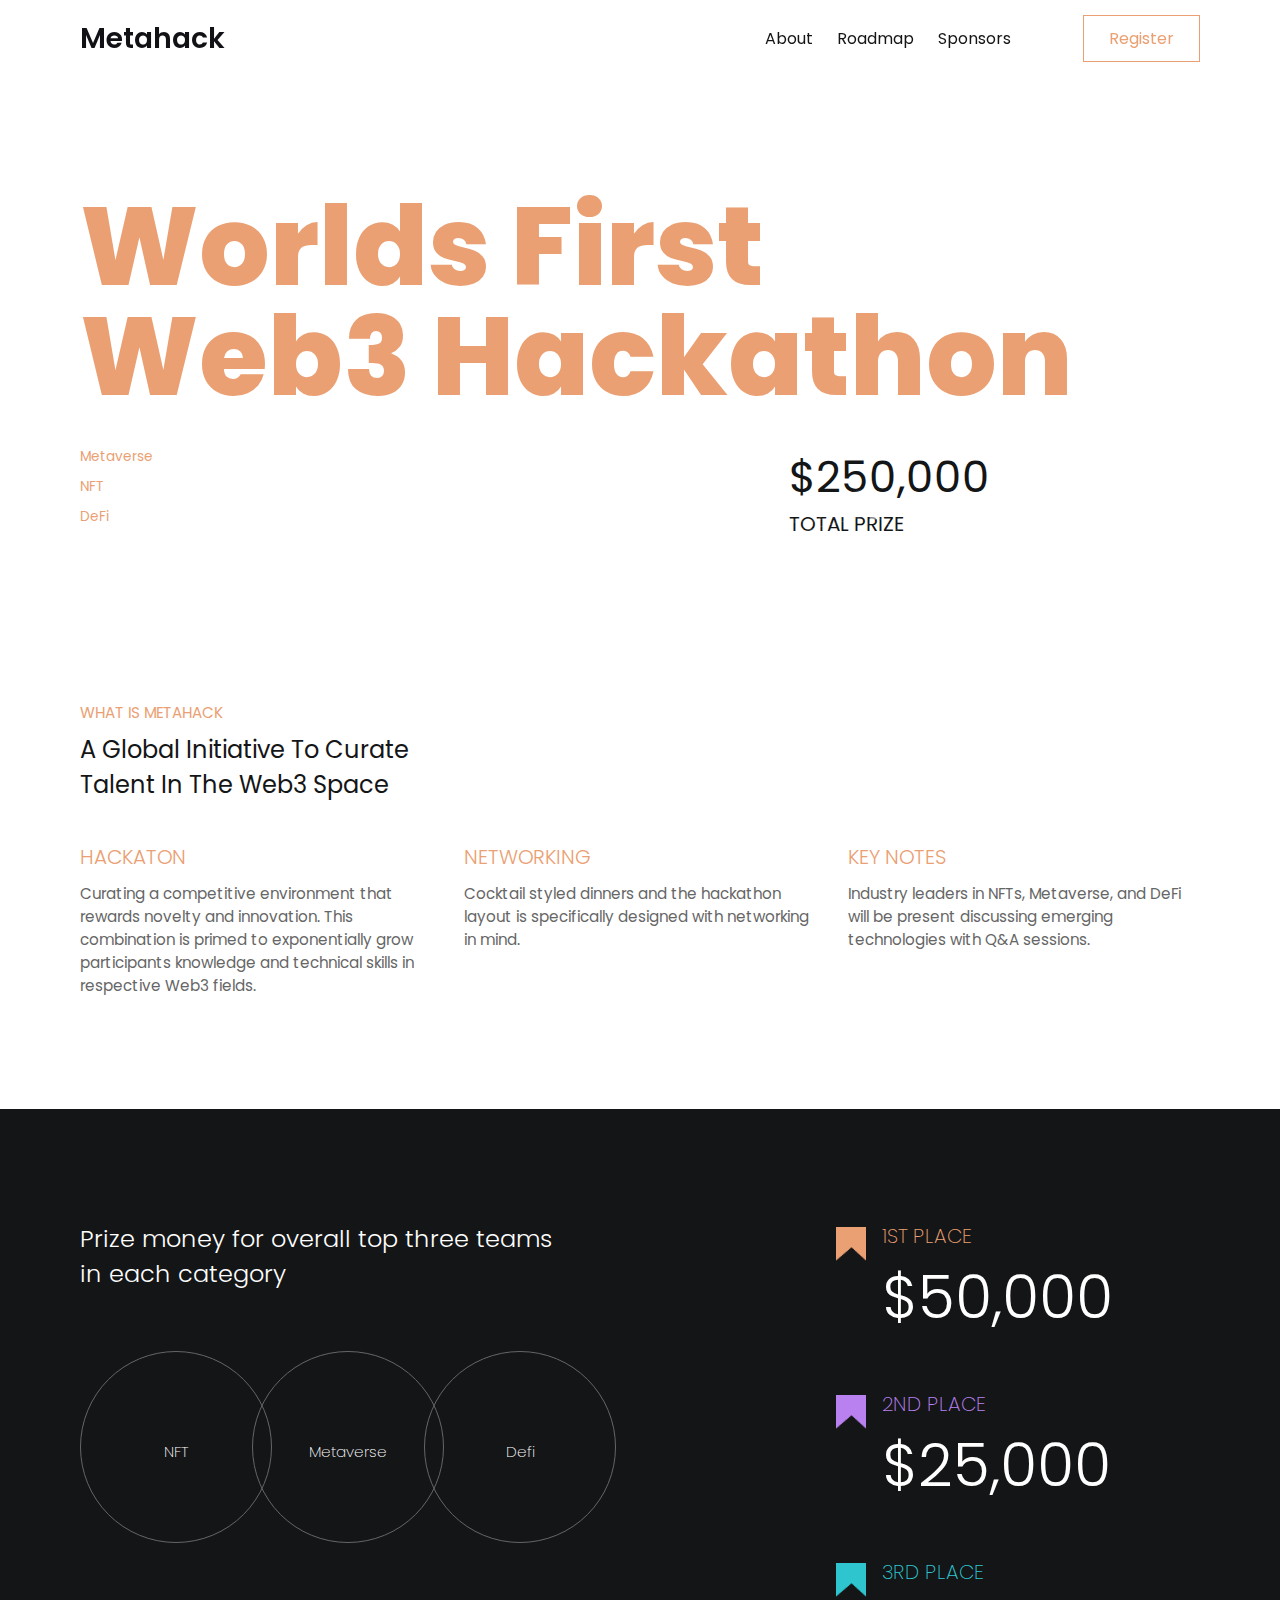
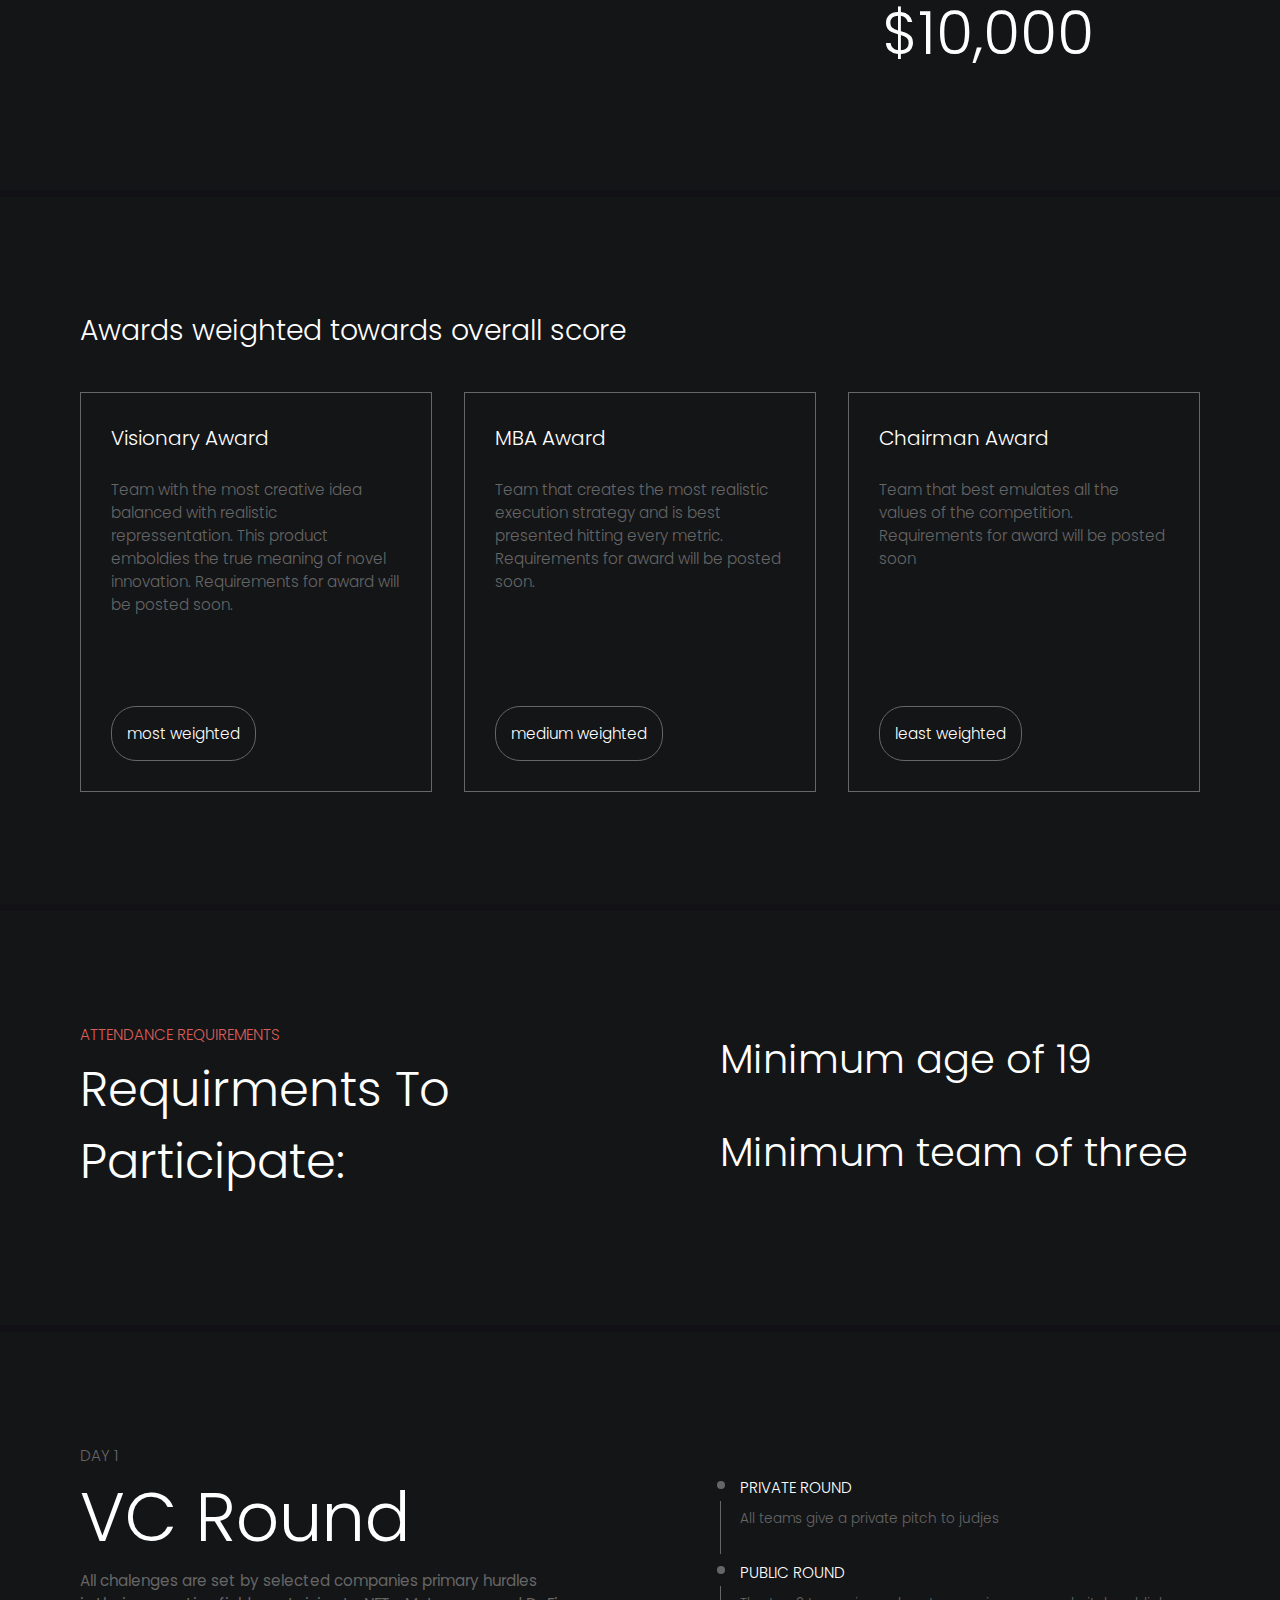
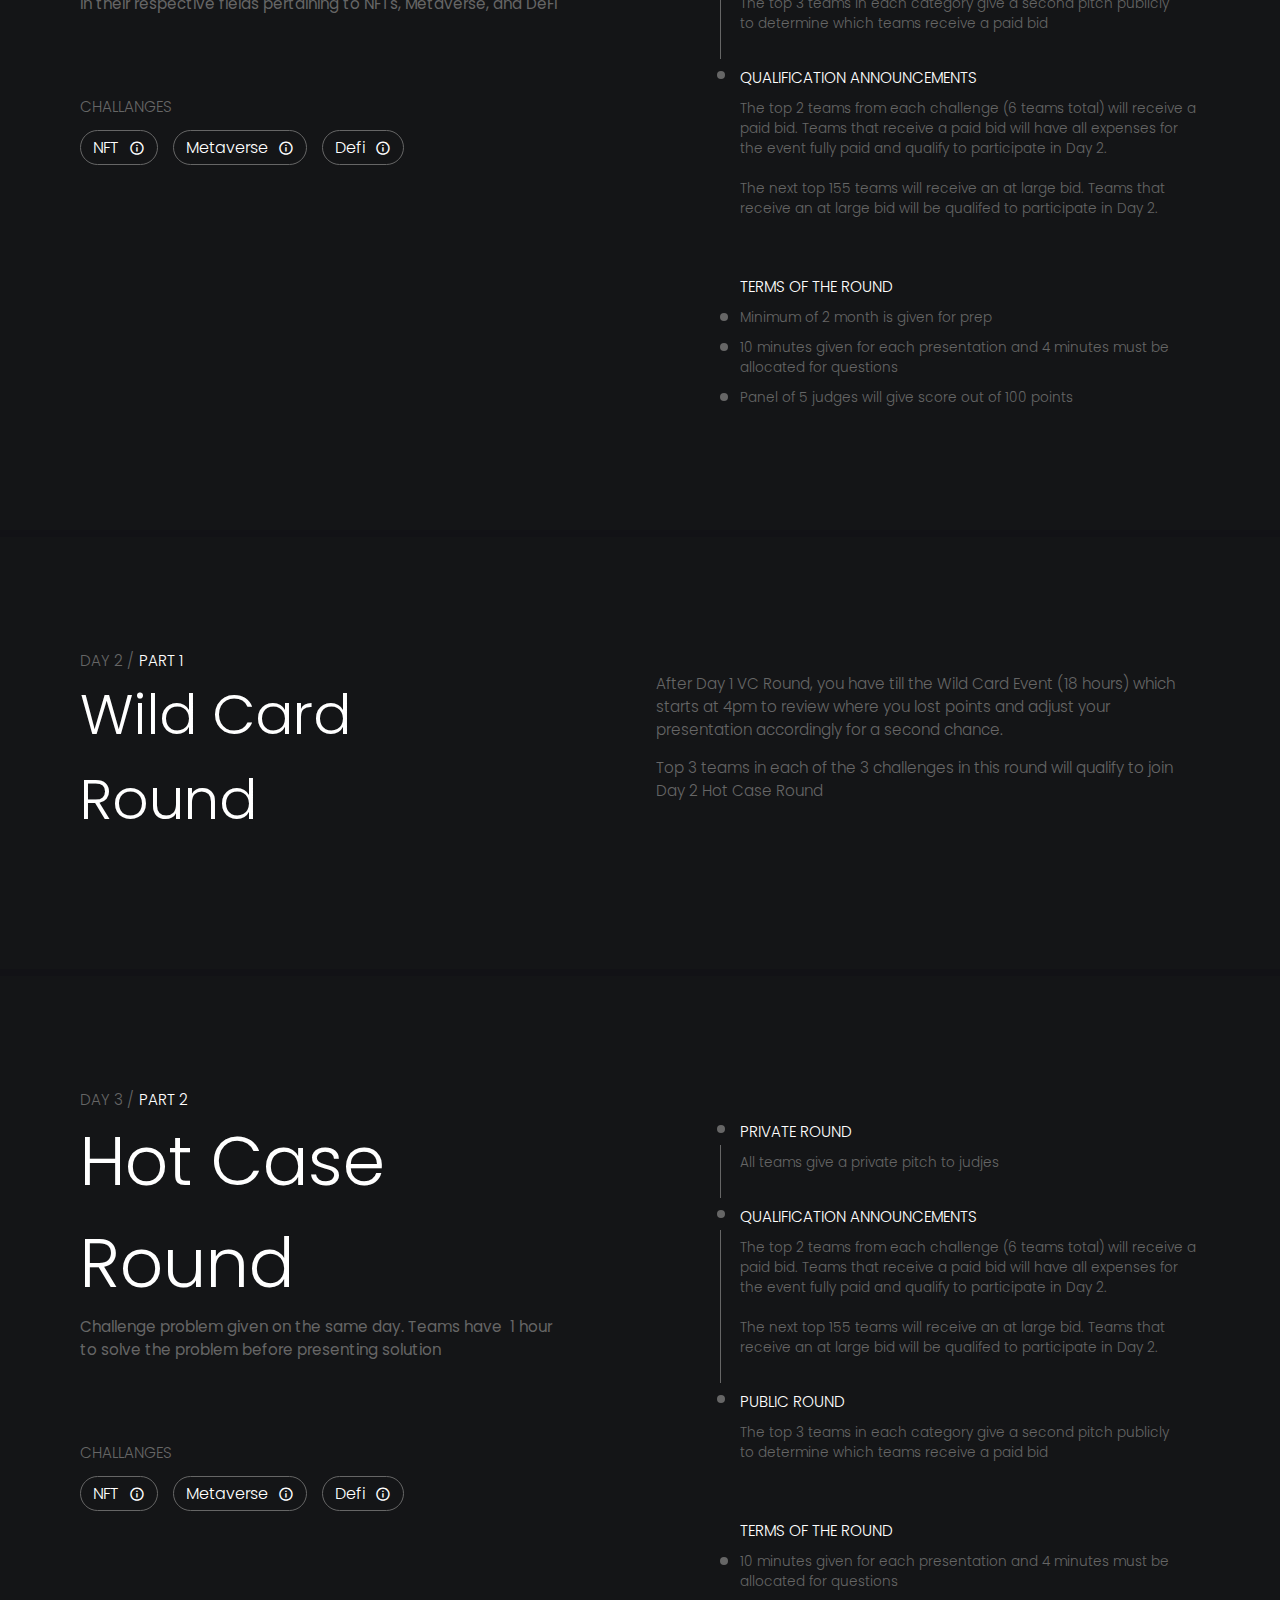
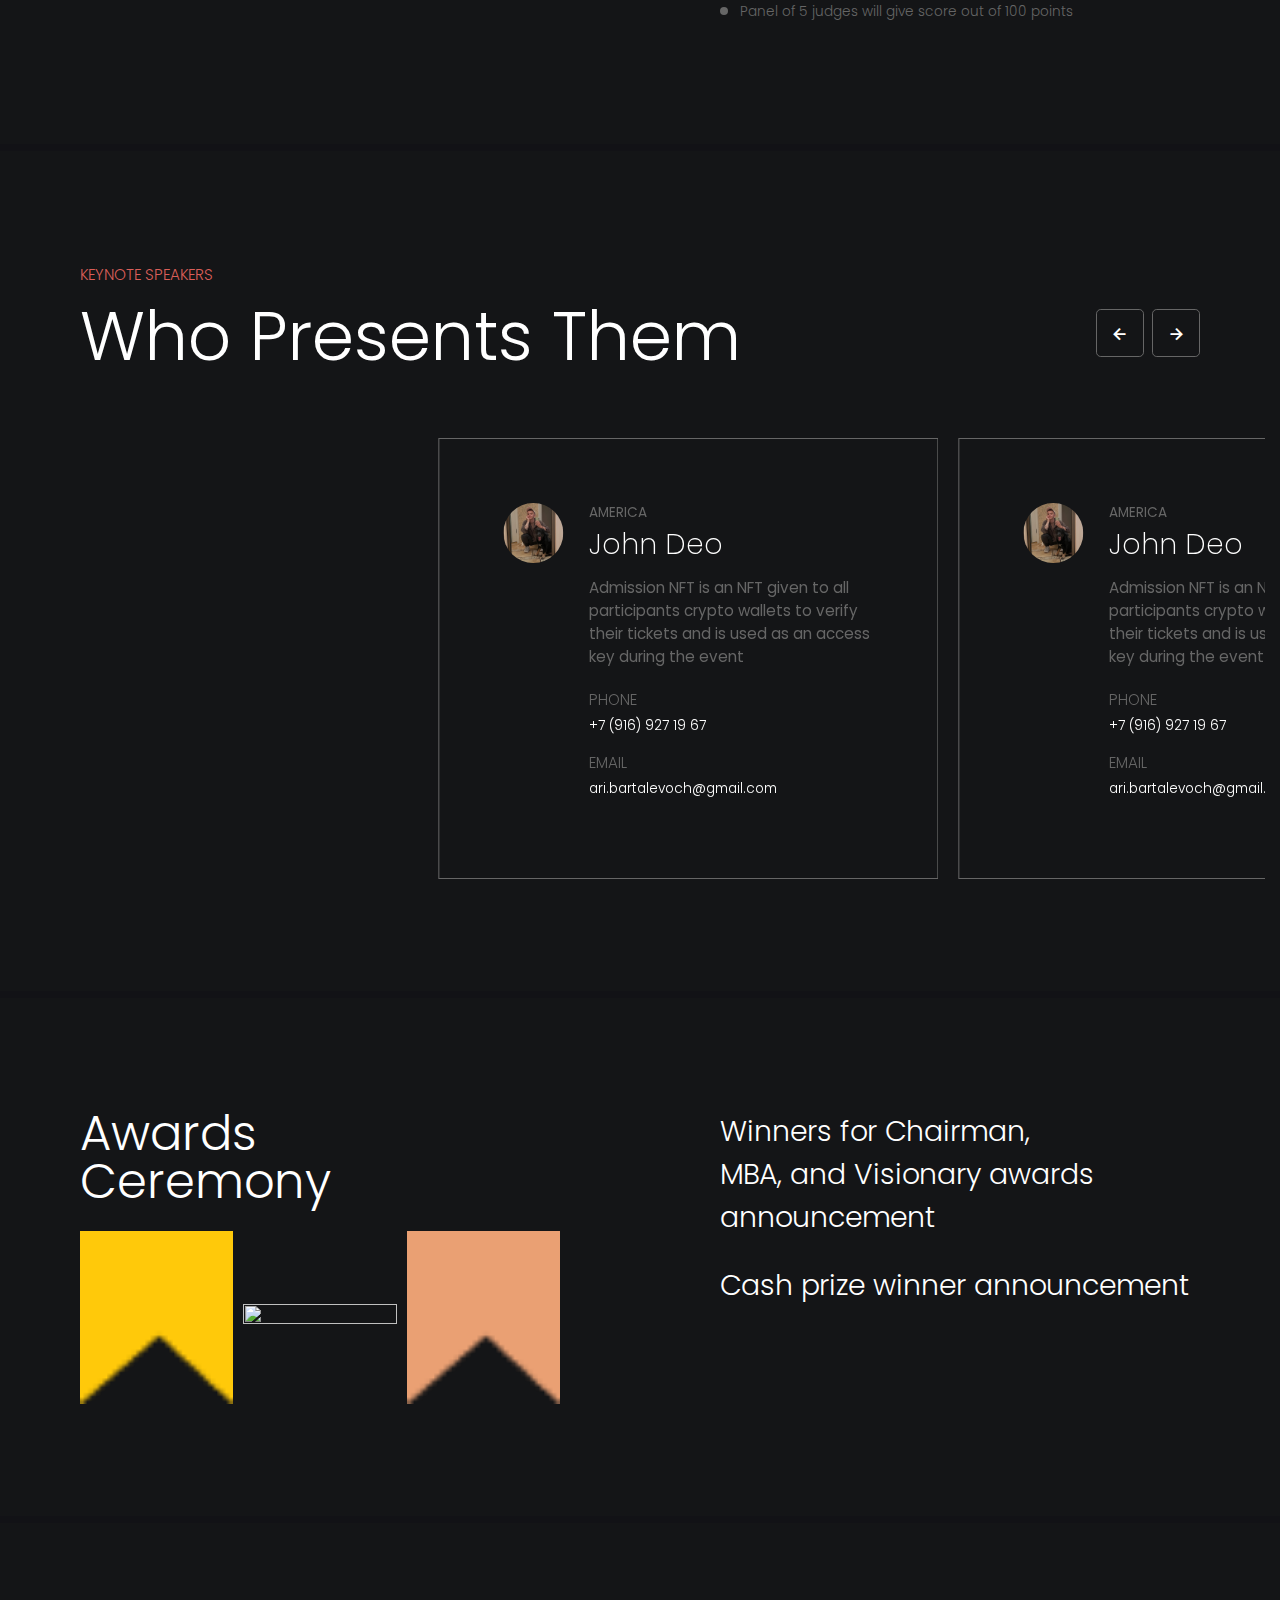
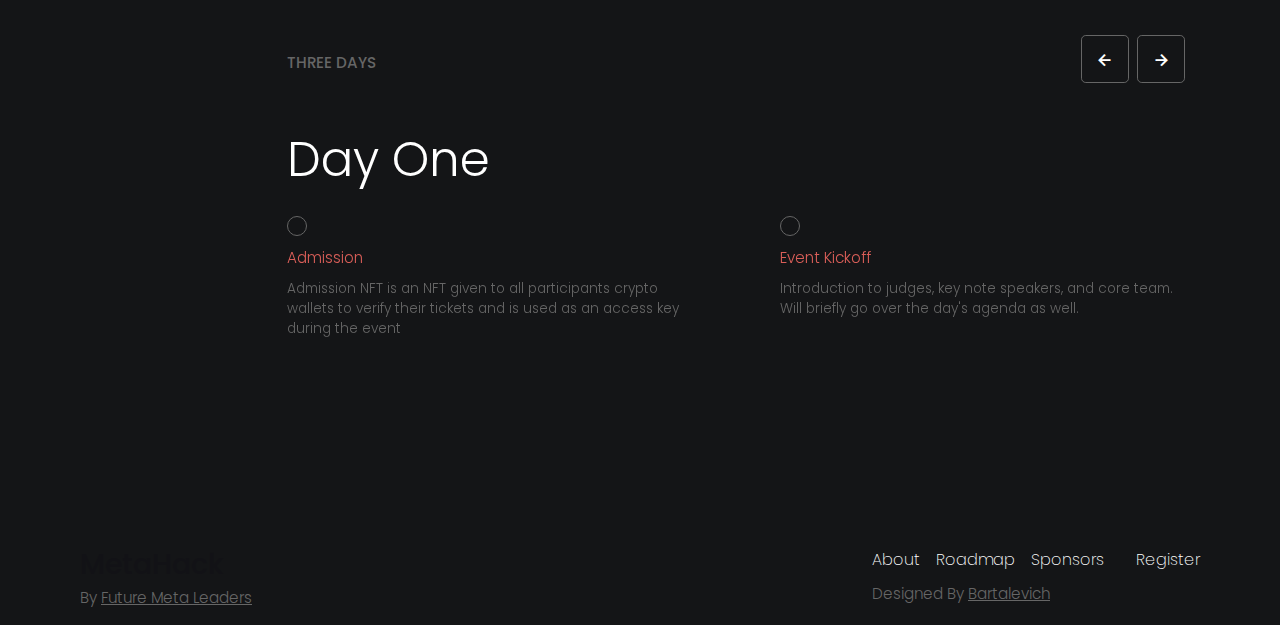
==== commit cbb5f51a: "Update index.html" ====
--- a/index.html
+++ b/index.html
@@ -116,10 +116,10 @@
                     </div>
                 </div>
 
-              <div class="prize_list">
+                <div class="prize_list">
                     <div class="prize_item">
                         <div class="prize-icon one">
-                            <img src="images/place 1.png" alt="" class="img-cover">
+                            <img src="images/Vector 6.png" alt="">
                         </div>
                         <div class="prize_meta">
                             <span class="prize_place one">1ST Place</span>
@@ -127,8 +127,8 @@
                         </div>
                     </div>
                     <div class="prize_item">
-                        <div class="prize-icon two" >
-                            <img src="images/place 2.png" alt="" class="img-cover">
+                        <div class="prize-icon two">
+                            <img src="images/Vector 7.png" alt="">
                         </div>
                         <div class="prize_meta">
                             <span class="prize_place two">2ND Place</span>
@@ -137,7 +137,7 @@
                     </div>
                     <div class="prize_item">
                         <div class="prize-icon three">
-                            <img src="images/place 3.png" alt="" class="img-cover">
+                            <img src="images/Vector 8.png" alt="">
                         </div>
                         <div class="prize_meta">
                             <span class="prize_place three">3rd  Place</span>
@@ -147,7 +147,31 @@
                 </div>
             </div>
         </section>
-
+        
+        <section class="weighted section">
+            <div class="container">
+                <h2 class="h2 weighted_title">Awards weighted towards overall score</h2>
+                <div class="weighted_container grid">
+                    <div class="weighted_card">
+                            <h3 class="card_title">Visionary Award</h3>
+                            <p class="card_text">Team with the most creative idea balanced with realistic repressentation. This product emboldies the true meaning of novel innovation. Requirements for award will be posted soon.</p>
+                        <a href="#" class="weighted_btn">most weighted</a>
+                    </div>
+                    <div class="weighted_card">
+                        <h3 class="card_title">MBA Award</h3>
+                        <p class="card_text">Team that creates the most realistic execution strategy and is best presented hitting every metric. Requirements for award will 
+                            be posted soon.</p>
+                        <a href="#" class="weighted_btn">medium weighted</a>
+                    </div>
+                    <div class="weighted_card">
+                        <h3 class="card_title">Chairman Award</h3>
+                        <p class="card_text">Team that best emulates all the values of the competition. Requirements for award will be posted soon</p>
+                        <a href="#" class="weighted_btn">least weighted</a>
+                    </div>
+                </div>
+            </div> 
+        </section>
+        
         <section class="attendance section">
             <div class="container attendance_container grid">
                 <div class="attendance_content">
@@ -166,7 +190,7 @@
         <section class="vc_roud section">
             <div class="round_container container grid">
                 <div class="round_item">
-                    <h3 class="round_subtitle">day 1</h3>
+                    <h3 class="main_subtitle">day 1</h3>
                     <h1 class="section_title">VC Round</h1>
 
                     <p class="round_text">All chalenges are set by selected companies primary hurdles in their respective fields pertaining to NFTs, Metaverse, and DeFi</p>
@@ -176,25 +200,26 @@
                         <li>
                             <div class="round_card">
                                 <h3 class="round_list_title">NFT</h3>
-                                <span class="round_list_text">Challenge TBD</span>
+                                <i class='bx bx-info-circle'></i>
                             </div>
                         </li>
                         <li>
                             <div class="round_card">
                                 <h3 class="round_list_title">Metaverse</h3>
-                                <span class="round_list_text">Challenge TBD</span>
+                                <i class='bx bx-info-circle'></i>
                             </div>
                         </li>
                         <li>
                             <div class="round_card">
-                                <h3 class="round_list_title">Metaverse</h3>
-                                <span class="round_list_text">Challenge TBD</span>
+                                <h3 class="round_list_title">Defi</h3>
+                                <i class='bx bx-info-circle'></i>
                             </div>
                         </li>
                     </ul>
                 </div>
 
                 <div class="round_item bottom">
+
                     <ul class="round_right_list">
                         <li class="round_right_item">
                             <h3 class="round_item_title">Private Round</h3>
@@ -210,10 +235,114 @@
                                 The next top 155 teams will receive an at large bid. Teams that receive an at large bid will be qualifed to participate in Day 2.</p>
                         </li>
                     </ul>
-                </div>
-            </div>
-        </section>
-
+
+                    <ul class="round_bottom_list">
+                        <li class="round_bottom_item">
+                            <h3 class="round_item_title">terms of the round</h3>
+                        </li>
+                        <li class="round_bottom_item">
+                            <p class="round_right_text">Minimum of 2 month is given for prep</p>
+                        </li>
+                        <li class="round_bottom_item">
+                            <p class="round_right_text">10 minutes given for each presentation and 4 minutes must be allocated for questions</p>
+                        </li>
+                        <li class="round_bottom_item">
+                            <p class="round_right_text">Panel of 5 judges will give score out of 100 points</p>
+                        </li>
+                    </ul>
+                </div>
+            </div>
+        </section>
+
+        <section class="wild section">
+            <div class="container">
+                <h3 class="main_subtitle">Day 2  / <span class="span">part 1</span></h3>
+
+                <div class="wild_container grid">
+                    <div class="wild_card">
+                        <h1 class="section_title">Wild Card Round</h1>
+                    </div>
+
+                    <div class="wild_card">
+                        <p class="section_text">
+                            After Day 1 VC Round, you have till the Wild Card Event (18 hours)
+                            which starts at 4pm to review where you lost points and adjust your 
+                            presentation accordingly for a second chance.
+                        </p>
+                        <p class="section_text">
+                            Top 3 teams in each of the 3 challenges in this round
+                            will qualify to join Day 2 Hot Case Round
+                        </p>
+                    </div>
+                </div>
+            </div>
+        </section>
+
+        <section class="vc_roud section">
+            <div class="round_container container grid">
+                <div class="round_item">
+                    <h3 class="main_subtitle">Day 3  / <span class="span">part 2</span></h3>
+                    <h1 class="section_title">hot case round</h1>
+
+                    <p class="round_text">Challenge problem given on the same day. Teams have  
+                        1 hour to solve the problem before presenting solution</p>
+
+                    <h3 class="item_subtitle">challanges</h3>
+                    <ul class="round_list">
+                        <li>
+                            <div class="round_card">
+                                <h3 class="round_list_title">NFT</h3>
+                                <i class='bx bx-info-circle'></i>
+                            </div>
+                        </li>
+                        <li>
+                            <div class="round_card">
+                                <h3 class="round_list_title">Metaverse</h3>
+                                <i class='bx bx-info-circle'></i>
+                            </div>
+                        </li>
+                        <li>
+                            <div class="round_card">
+                                <h3 class="round_list_title">Defi</h3>
+                                <i class='bx bx-info-circle'></i>
+                            </div>
+                        </li>
+                    </ul>
+                </div>
+
+                <div class="round_item bottom">
+
+                    <ul class="round_right_list">
+                        <li class="round_right_item">
+                            <h3 class="round_item_title">Private Round</h3>
+                            <p class="round_right_text">All teams give a private pitch to judjes</p>
+                        </li>
+                        <li class="round_right_item">
+                            <h3 class="round_item_title">Qualification announcements</h3>
+                            <p class="round_right_text">The top 2 teams from each challenge (6 teams total) will receive a paid bid. Teams that receive a paid bid will have all expenses for the event fully paid and qualify to participate in Day 2. <br><br>
+                                The next top 155 teams will receive an at large bid. Teams that receive an at large bid will be qualifed to participate in Day 2.</p>
+                        </li>
+                        <li class="round_right_item">
+                            <h3 class="round_item_title">Public Round</h3>
+                            <p class="round_right_text">The top 3 teams in each category give a second pitch publicly to determine which teams receive a paid bid</p>
+                        </li>
+                    </ul>
+
+                    <ul class="round_bottom_list">
+                        <li class="round_bottom_item">
+                            <h3 class="round_item_title">terms of the round</h3>
+                        </li>
+                        <li class="round_bottom_item">
+                            <p class="round_right_text">10 minutes given for each presentation and 4 minutes must be allocated for questions</p>
+                        </li>
+                        <li class="round_bottom_item">
+                            <p class="round_right_text">Panel of 5 judges will give score out of 100 points</p>
+                        </li>
+                    </ul>
+                </div>
+            </div>
+        </section>
+        
         <section class="testimonials section">
             <div class="testimonial_container container">
                 <div class="testimonial_titles">
--- a/css/style.css
+++ b/css/style.css
@@ -10,7 +10,7 @@
      */
 
     --first-color: #FF453A;
-    --scarlet: #FF1D30;
+    --second-color: #EAA073;
     --jelly: #D95E58;
     --pink: #FC7984;
     --title-color: #FFF;
@@ -107,6 +107,9 @@
 }
 html{
     scroll-behavior: smooth;
+    /* height: 100%;
+    background: radial-gradient(ellipse at bottom, #1b2735 0%, #090a0f 100%);
+    overflow: hidden; */
 }
 
 body{
@@ -151,7 +154,7 @@
 .section_subtitle
 {
   font-size: var(--normal-font-size);
-  color: var(--jelly);
+  color: var(--text-color);
   text-transform: uppercase;
   font-weight: var(--f-w-500);
   margin-block-end: 8px;
@@ -161,10 +164,17 @@
 {
   font-size: var(--h1-font-size);
   color: var(--title-color);
-  font-weight: var(--f-w-400);
+  font-weight: var(--f-w-300);
+  text-transform: capitalize;
   margin-block-end: 15px;
 }
 
+.section_text{
+    color: var(--text-color);
+    font-size: var(--normal-font-size);
+    font-weight: var(--f-w-300);
+    margin-block-end: 15px;
+}
 .vc_roud .section_title{
     --h1-font-size: 1.9rem;
 }
@@ -188,6 +198,10 @@
     color: var(--body-color);
 }
 
+.header.scroll-header .nav .nav_register{
+    color: var(--second-color);
+}
+
 .header.scroll-header .nav_toggle .bar{
     background-color: var(--body-color);
     box-shadow: none;
@@ -195,6 +209,7 @@
 .logo{
     font-size: var(--h1-font-size);
     font-weight: var(--f-w-600);
+    color: var(--extra-black);
 }
 .nav{
     display: flex;
@@ -231,13 +246,12 @@
 .nav_link{
     padding: 10px 0;
     position: relative;
-    font-weight: 200;
+    font-weight: 400;
     color: var(--title-color);
     transition: all 0.2s ease-in-out;
 }
 
-.nav_link::after,
-.nav_register::after{
+.nav_link::after{
     content: '';
     position: absolute;
     transition: var(--transition-1);
@@ -245,18 +259,19 @@
     left: 0;
     width: 0;
     height: 1.2px;
-    background-color: var(--title-color);
-}
-
-.nav_link:hover::after,
-.nav_register:hover::after{
+    background-color: var(--body-color);
+}
+
+.nav_link:hover::after{
    width: 100%;
 }
 
 .nav_register{
     position: relative;
-    padding-block: 10px;
-    font-weight: 200;
+    padding: 10px 25px;
+    font-weight: 400;
+    color: var(--second-color);
+    border: 1px solid var(--second-color);
 }
 .nav_toggle{
     display: block;
@@ -267,13 +282,10 @@
     width: 30px;
     height: 2px;
     margin: 7px auto;
-    background-color: #fff;
+    background-color: var(--body-color);
     transition: all 0.3s ease-in-out;
-    box-shadow: 0 0 3px 1px rgba(0, 0, 0, 0.3);
-  }
-  .nav_toggle .bar:nth-child(2) {
-    width: 20px;
-  }
+  }
+  /*  */
   
   .nav_menu.active {
     opacity: 1;
@@ -301,9 +313,24 @@
 
   .home{
     padding-block-start: calc(var(--section-padding) + 2.5rem);
-    margin-block-end: 60px;
-  }
-
+    padding-block-end: 50px;
+    position: relative;
+    background-color: white;
+  }
+  /* .home_img{
+    position: absolute;
+    bottom: 0;
+    left: 0;
+    z-index: -1;
+    width: 100%;
+    min-height: 100vh;
+  } */
+  #particles-js {
+    position: absolute;
+    top: 0;
+    width: 100%;
+    height: 100%;
+  }
   .home_container{
     row-gap: 2rem;
   }
@@ -311,406 +338,504 @@
        position: relative;
    }
   .home_title{
-    text-align: center;
+    text-align: left;
     line-height: 1.3;
     font-weight: var(--f-w-800);
-    color: hsla(4, 31%, 21%, .4);
+    color: var(--second-color);
     font-size: var(--big-font-size);
-    -webkit-background-clip: text;
-    background-image: radial-gradient(closest-side, #D95E58 100%, transparent 0);
-    background-position: 50%;
-    background-repeat: no-repeat;
-    background-size: 400px 400px;
-    
-    transition: all .7s cubic-bezier(.19,1,.22,1);
   }
 
   .home_content{
     display: flex;
     justify-content: space-between;
     align-items: center;
+    color: var(--body-color);
   }
 
   .home_list_title{
-    color: var(--pink);
-    font-weight: var(--f-w-300);
-    font-size: var(--smaller-font-size);
+    color: var(--second-color);
+    font-weight: var(--f-w-400);
+    font-size: var(--small-font-size);
+    margin-block-end: 10px;
   }
 
   .home_price_tile{
-    font-weight: var(--f-w-300);
-    font-size: var(--h1-font-size);
+    font-weight: var(--f-w-400);
+    font-size: 2.7rem;
   }
 
   .home_price .span{
     text-transform: uppercase;
     font-size: var(--h2-font-size);
-    font-weight: var(--f-w-300);
-  }
+    font-weight: var(--f-w-400);
+  }
+
 
 
     /*========== ABOUT ============*/
 
-.about{
-    border-top: 6px solid var(--extra-black);
-    border-bottom: 6px solid var(--extra-black);
-}
-
-.about .section_subtitle{
-    font-weight: var(--f-w-300);
-}
-.about_container{
-   margin-block-start: 40px;
-   row-gap: 2.5rem;
-}
-
-.about_title{
-    font-size: var(--normal-font-size);
-    color: var(--pink);
-    text-transform: uppercase;
-    font-weight: var(--f-w-300);
-    margin-block-end: 10px;
-}
-
-.about_text{
-   color: var(--text-color);
-   font-size: var(--normal-font-size);
-}
-
-
-/*========== PRIZE ============*/
-
-.prize_container{
-  row-gap: 4.5rem;
-}
-
-
-.prize{
-    border-bottom: 6px solid var(--extra-black);
-}
-
-.prize_title{
-    font-size: var(--h2-font-size);
-    font-weight: var(--f-w-300);
-    margin-block-end: 60px;
-}
-
-.prize_circle{
-    display: flex;
-    align-items: center;
-}
-
-.prize_circle .span{
-    width: 8.3rem;
-    height: 8.3rem;
-    line-height: 8.8rem;
-    text-align: center;
-    border: .5px solid var(--text-color);
-    border-radius: 50%;
-    margin-right: -20px;
-    font-size: var(--normal-font-size);
-    font-weight: var(--f-w-200);
-}
-.prize_list{
-    display: grid;
-    row-gap: 2.9rem;
-}
-.prize_item{
-    display: flex;
-    column-gap: 1.5rem;
-    align-items: flex-start;
-}
-
-.prize-icon{
-    width: 3rem;
-    overflow: hidden;
-    margin-top: 5px;
-}
-
-.prize_meta{
-    display: grid;
-    row-gap: .1rem;
-}
-
-.prize_place{
-    font-size: var(--h2-font-size);
-    font-weight: var(--f-w-200);
-    text-transform: uppercase;
-}
-
-.price_number{
-    font-size: 60px;
-    font-weight: var(--f-w-300);
-}
-
-.one{
-    color: var(--yellow);
-}
-.two{
-    color: var(--silver);
-}
-.three{
-    color: var(--fawn);
-}
-
-
-/*========== ATTENDANCE ============*/
-
-.attendance{
-    border-bottom: 6px solid var(--extra-black);
-}
-.attendance_container{
-   row-gap: 3rem;
-}
-
-.attendance_content .section_title{
-    font-size: 2rem;
-}
-
-.attendance_content .section_subtitle{
-   color: var(--jelly);
-   font-weight: var(--f-w-300);
-}
-.attendance_wrapper{
-    display: grid;
-    row-gap: .5rem;
-}
-
-.attendance_title{
-    font-weight: var(--f-w-300);
-}
-
-/*========== VC ROUND ============*/
-
-
-.vc_roud{
-    border-bottom: 6px solid var(--extra-black);
-}
-
-.round_container{
-   row-gap: 5rem;
-}
-
-
-.round_subtitle{
-    text-transform: uppercase;
-    font-size: var(--normal-font-size);
-    color: var(--jelly);
-    font-weight: var(--f-w-300);
-}
-
-.round_text{
-    color: var(--text-color);
-    font-size: var(--normal-font-size);
-    margin-top: -15px;
-    margin-block-end: 80px;
-}
-
-.item_subtitle{
-    text-transform: uppercase;
-    font-size: var(--normal-font-size);
-    color: var(--pink);
-    margin-block-end: 12px;
-    font-weight: var(--f-w-300);
-}
-
-.round_list{
-    display: grid;
-    grid-template-columns: repeat(2, 1fr);
-    gap: 15px;
-}
-
-.round_card{
-    border: 1px solid var(--text-color);
-    padding: 25px 25px;
-    display: grid;
-    row-gap: .5rem;
-}
-
-.round_list_title{
-    font-weight: var(--f-w-300);
-    font-size: var(--h2-font-size);
-}
-
-.round_list_text{
-   color: var(--text-color);
-}
-
-.round_right_list{
-    display: grid;
-    row-gap: 2rem;
-}
-
-.round_right_item{
-   min-height: 10px;
-   /* border-left: 1px solid var(--text-color); */
-   padding: 0 0 0px 20px;
-   position: relative;
-}
-.round_right_item::after{
-    content: "";
-    position: absolute;
-    top: 25px;
-    left: 0;
-    width: 1px;
-    height: 100%;
-    background-color: var(--text-color);
-}
-.round_right_item:last-child::after{
-    width: 0;
-}
-.round_right_item::before{
-    position: absolute;
-    left: -3px;
-    top: 5px;
-    content: " ";
-    border-radius: 50%;
-    background: var(--text-color);
-    height: 8px;
-    width: 8px;
-    transition: all 500ms ease-in-out;
-}
-
-.round_item_title{
-    font-size: var(--normal-font-size);
-    color: var(--pink);
-    text-transform: uppercase;
-    font-weight: var(--f-w-300);
-    margin-block-end: 10px;
-}
-
-.round_right_text{
-    color: var(--text-color);
-    font-weight: var(--f-w-300);
-    font-size: var(--small-font-size);
-}
-
-/*========== Testimonials ============*/
-
-.testimonials{
-    border-bottom: 6px solid var(--extra-black);
-}
-
-.testimonial_container {
+    .about{
+        background-color: white;
+    }
+    
+    .about .section_title{
+        color: var(--body-color);
+        font-size: 1.5rem;
+        font-weight: var(--f-w-400);
+    }
+    .about .section_subtitle{
+        font-weight: var(--f-w-400);
+        color: var(--second-color);
+    }
+    .about_container{
+       margin-block-start: 40px;
+       row-gap: 2.5rem;
+    }
+    
+    .about_title{
+        font-size: var(--h2-font-size);
+        color: var(--second-color);
+        text-transform: uppercase;
+        font-weight: var(--f-w-300);
+        margin-block-end: 10px;
+    }
+    
+    .about_text{
+       color: var(--text-color);
+       font-size: var(--normal-font-size);
+    }
+    
+    
+    /*========== PRIZE ============*/
+    
+    .prize_container{
+      row-gap: 4.5rem;
+    }
+    
+    
+    .prize{
+        border-bottom: 7px solid var(--extra-black);
+    }
+    
+    .prize_title{
+        font-size: var(--h2-font-size);
+        font-weight: var(--f-w-300);
+        margin-block-end: 60px;
+    }
+    
+    .prize_circle{
+        display: flex;
+        align-items: center;
+    }
+    
+    .prize_circle .span{
+        width: 8.3rem;
+        height: 8.3rem;
+        line-height: 8.8rem;
+        text-align: center;
+        border: .5px solid var(--text-color);
+        border-radius: 50%;
+        margin-right: -20px;
+        font-size: var(--normal-font-size);
+        font-weight: var(--f-w-200);
+    }
+    .prize_list{
+        display: grid;
+        row-gap: 2.9rem;
+    }
+    .prize_item{
+        display: flex;
+        column-gap: 1rem;
+        align-items: flex-start;
+    }
+    
+    .prize-icon{
+        margin-top: 6px;
+    }
+    .prize-icon img{
+        width: 30px;
+    }
+    .prize_meta{
+        display: grid;
+        row-gap: .1rem;
+    }
+    
+    .prize_place{
+        font-size: var(--h2-font-size);
+        font-weight: var(--f-w-200);
+        text-transform: uppercase;
+    }
+    
+    .price_number{
+        font-size: 60px;
+        font-weight: var(--f-w-300);
+    }
+    
+    .one{
+        color: #EAA073;
+    }
+    .two{
+        color: #B981EF;
+    }
+    .three{
+        color: #2EC6CF;
+    }
+    
+
+    /*========== weighted ==========*/
+    
+    .weighted{
+        border-bottom: 7px solid var(--extra-black);
+    }
+
+    .weighted_container{
+        row-gap: 1.5rem;
+    }
+ 
+    .weighted_title{
+        font-size: var(--h1-font-size);
+        font-weight: var(--f-w-300);
+        margin-block-end: 40px;
+    }
+
+    .weighted_card{
+        border: 1px solid var(--text-color);
+        padding: 30px;
+        display: flex;
+        min-height: 400px;
+        flex-direction: column;
+    }
+    
+    .weighted_card .card_title{
+        font-weight: var(--f-w-300);
+        font-size: var(--h2-font-size);
+        margin-block-end: 10px;
+    }
+    
+    .weighted_card .card_text{
+        align-items: center;
+        margin-block-start: 15px;
+        font-weight: var(--f-w-300);
+        font-size: var(--normal-font-size);
+        color: var(--text-color);
+        margin-block-end: auto;
+    }
+
+    .weighted_card .weighted_btn{
+        border-radius: 25px;
+        max-width: max-content;
+        padding: 15px;
+        font-size: var(--normal-font-size);
+        font-weight: var(--f-w-300);
+        border: 1px solid var(--text-color);
+    } 
+
+
+    /*========== ATTENDANCE ============*/
+    
+    .attendance{
+        border-bottom: 7px solid var(--extra-black);
+    }
+    .attendance_container{
+       row-gap: 3rem;
+    }
+    
+    .attendance_content .section_title{
+        font-size: 2rem;
+    }
+    
+    .attendance_content .section_subtitle{
+       color: var(--jelly);
+       font-weight: var(--f-w-300);
+    }
+    .attendance_wrapper{
+        display: grid;
+        row-gap: .5rem;
+    }
+    
+    .attendance_title{
+        font-weight: var(--f-w-300);
+    }
+    
+    /*========== VC ROUND ============*/
+    
+    
+    .vc_roud{
+        border-bottom: 7px solid var(--extra-black);
+    }
+    
+    .round_container{
+       row-gap: 5rem;
+    }
+    
+    
+    .main_subtitle{
+        display: flex;
+        align-items: center;
+        gap: 5px;
+        text-transform: uppercase;
+        font-size: var(--normal-font-size);
+        color: var(--text-color);
+        font-weight: var(--f-w-300);
+    }
+    .main_subtitle .span{
+        color: var(--title-color);
+    }
+    .round_text{
+        color: var(--text-color);
+        font-size: var(--normal-font-size);
+        margin-top: -15px;
+        margin-block-end: 80px;
+    }
+    
+    .item_subtitle{
+        text-transform: uppercase;
+        font-size: var(--normal-font-size);
+        color: var(--text-color);
+        margin-block-end: 12px;
+        font-weight: var(--f-w-300);
+    }
+    
+    .round_list{
+        display: flex;
+        align-items: center;
+        gap: 15px;
+    }
+    
+    .round_card{
+        border: 1px solid var(--text-color);
+        padding: 4px 12px;
+        display: flex;
+        align-items: center;
+        gap: 10px;
+        border-radius: 24px;
+    }
+    
+    .round_list_title{
+        font-weight: var(--f-w-300);
+        font-size: 16px;
+    }
+    
+    .round_list_text{
+       color: var(--text-color);
+    }
+    
+    .round_right_list{
+        display: grid;
+        row-gap: 2rem;
+    }
+    
+    .round_right_item{
+       min-height: 10px;
+       /* border-left: 1px solid var(--text-color); */
+       padding: 0 0 0px 20px;
+       position: relative;
+    }
+    .round_right_item::after{
+        content: "";
+        position: absolute;
+        top: 25px;
+        left: 0;
+        width: 1px;
+        height: 100%;
+        background-color: var(--text-color);
+    }
+    .round_right_item:last-child::after{
+        width: 0;
+    }
+    .round_right_item::before{
+        position: absolute;
+        left: -3px;
+        top: 5px;
+        content: " ";
+        border-radius: 50%;
+        background: var(--text-color);
+        height: 8px;
+        width: 8px;
+        transition: all 500ms ease-in-out;
+    }
+    
+    .round_item_title{
+        font-size: var(--normal-font-size);
+        color: var(--title-color);
+        text-transform: uppercase;
+        font-weight: var(--f-w-300);
+        margin-block-end: 10px;
+    }
+    
+    .round_right_text{
+        color: var(--text-color);
+        font-weight: var(--f-w-300);
+        font-size: var(--small-font-size);
+    }
+    
+    .round_item.bottom{
+        display: grid;
+        row-gap: 3.5rem;
+    }
+
+    .round_bottom_item{
+        padding: 0 0 0px 20px;
+        position: relative;
+    }
+    .round_bottom_item:not(:first-child){
+        margin-block-end: 10px;
+    }
+    .round_bottom_item:not(:first-child)::before{
+        position: absolute;
+        content: '';
+        top: 5px;
+        left: 0;
+        border-radius: 50%;
+        width: 8px;
+        height: 8px;
+        background-color: var(--text-color);
+    }
+    /*========== WILD ============*/
+
+    .wild{
+        border-bottom: 7px solid var(--extra-black);
+    }
+
+    .wild_container{
+        row-gap: 2.5rem;
+    }
+    /*========== Testimonials ============*/
+    
+    .testimonials{
+        border-bottom: 7px solid var(--extra-black);
+    }
+    
+    .testimonial_container {
+        display: flex;
+        justify-content: space-between;
+        align-items: center;
+        margin-block-end: 35px;
+    }
+    
+    .testi_subtitle{
+        font-size: var(--normal-font-size);
+        color: var(--jelly);
+        font-weight: var(--f-w-300);
+        text-transform: uppercase;
+    }
+    
+    .navigation{
+        display: flex;
+        align-items: center;
+        column-gap: .5rem;
+    }
+    .navigation i{
+        width: 3rem;
+        height: 3rem;
+        line-height: 3rem;
+        font-size: 22px;
+        border-radius: .3rem;
+        text-align: center;
+        border: 1px solid var(--text-color);
+    
+    }
+    
+    .testimonial_list{
+        margin-inline: 15px;
+    
+    }
+    
+    .testimonial_card{
+        display: flex;
+        column-gap: 1.6rem;
+        border: 1px solid var(--text-color);
+        padding: 25px 30px 18px;
+    }
+    
+    .card_img{
+        max-width: 100%;
+        width: 60px;
+        border-radius: 50%;
+    }
+    
+    .user_contry{
+        text-transform: uppercase;
+        font-size: var(--small-font-size);
+        color: var(--text-color);
+    }
+    
+    .user_name{
+        font-size: var(--h1-font-size);
+        font-weight: var(--f-w-200);
+    }
+    
+    .user_info{
+        color: var(--text-color);
+        margin-block: 10px 20px;
+        font-size: var(--normal-font-size);
+    }
+    
+    .user_contact{
+        text-transform: uppercase;
+        font-size: var(--normal-font-size);
+        color: var(--text-color);
+        font-weight: var(--f-w-300);
+        margin-block-end: 5px;
+    }
+    
+    .user_link{
+        font-size: var(--small-font-size);
+        font-weight: var(--f-w-300);
+        margin-block-end: 15px;
+    }
+    
+    /*========== AWARDS ============*/
+    
+    .awards{
+        border-bottom: 7px solid var(--extra-black);
+    
+    }
+    .awards_container{
+        row-gap: 4rem;
+    }
+    
+    .awards_left .section_title{
+        --h1-font-size: 3rem;
+        line-height: 1;
+        margin-block-end: 25px;
+    }
+    .wrapper{
+        display: flex;
+        align-items: center;
+        gap: 10px;
+    }
+    .wrapper i{
+        font-size: 8rem;
+    }
+    .wrapper i:not(:first-child){
+        margin-left: -50px;
+    }
+    
+    
+    .award_title{
+        font-size: var(--h1-font-size);
+        margin-block-end: 25px;
+        font-weight: var(--f-w-300);
+    }
+    
+/*========== AGENDA ============*/
+
+
+.agenda{
+    position: relative;
+  }
+
+  .agenda_wrapper{
     display: flex;
     justify-content: space-between;
-    align-items: center;
-    margin-block-end: 35px;
-}
-
-.testi_subtitle{
-    font-size: var(--normal-font-size);
-    color: var(--jelly);
-    font-weight: var(--f-w-300);
-    text-transform: uppercase;
-}
-
-.navigation{
-    display: flex;
-    align-items: center;
-    column-gap: .5rem;
-}
-.navigation i{
-    width: 3rem;
-    height: 3rem;
-    line-height: 3rem;
-    font-size: 22px;
-    border-radius: .3rem;
-    text-align: center;
-    border: 1px solid var(--text-color);
-
-}
-
-.testimonial_list{
-    margin-inline: 15px;
-
-}
-
-.testimonial_card{
-    display: flex;
-    column-gap: 1.6rem;
-    border: 1px solid var(--text-color);
-    padding: 25px 30px 18px;
-}
-
-.card_img{
-    max-width: 100%;
-    width: 60px;
-    border-radius: 50%;
-}
-
-.user_contry{
-    text-transform: uppercase;
-    font-size: var(--small-font-size);
-    color: var(--text-color);
-}
-
-.user_name{
-    font-size: var(--h1-font-size);
-    font-weight: var(--f-w-200);
-}
-
-.user_info{
-    color: var(--text-color);
-    margin-block: 10px 20px;
-    font-size: var(--normal-font-size);
-}
-
-.user_contact{
-    text-transform: uppercase;
-    font-size: var(--normal-font-size);
-    color: var(--text-color);
-    font-weight: var(--f-w-300);
-    margin-block-end: 5px;
-}
-
-.user_link{
-    font-size: var(--small-font-size);
-    font-weight: var(--f-w-300);
-    margin-block-end: 15px;
-}
-
-/*========== AWARDS ============*/
-
-.awards{
-    border-bottom: 6px solid var(--extra-black);
-
-}
-.awards_container{
-    row-gap: 4rem;
-}
-
-.awards_left .section_title{
-    --h1-font-size: 3rem;
-    line-height: 1;
-    margin-block-end: 25px;
-}
-.wrapper{
-    width: 250px;
-    display: flex;
-    align-items: center;
-    column-gap: .5rem;
-}
-.wrapper i{
-    font-size: 8rem;
-}
-.wrapper i:not(:first-child){
-    margin-left: -50px;
-}
-
-
-.award_title{
-    font-size: var(--h1-font-size);
-    margin-block-end: 25px;
-    font-weight: var(--f-w-300);
-}
-
-/*========== AGENDA ============*/
-
-
-.agenda{
-    position: relative;
-  }
+    margin-right: 5rem;
+  }
+
+  .agenda_wrapper .section_subtitle{
+    margin-top: 1rem;
+  }
+
   .agenda_container{
     display: grid;
     row-gap: 2.5rem;
@@ -731,6 +856,44 @@
     padding: 0;
   }
   
+  .swiper-progress-bar {
+    position: relative;
+    top: 9rem;
+    width: 100%;
+    display: block;
+    z-index: 1;
+    height: 1.5px;
+  }
+  .swiper-progress-bar .slide_progress-bar {
+    position: absolute;
+    height: 1.5px;
+    background: var(--extra-black);
+    width: auto;
+    clear: both;
+    opacity: 0;
+    bottom: 45px;
+    left: 0;
+    right: 0;
+  }
+  .swiper-progress-bar .slide_progress-bar:after {
+    position: absolute;
+    top: 0;
+    left: 0;
+    background: var(--jelly);
+    height: 100%;
+    width: 0;
+    content: "";
+    transition: 0.1s width linear;
+  }
+  .swiper-progress-bar.active .slide_progress-bar {
+    opacity: 1;
+  }
+  .swiper-progress-bar.animate .slide_progress-bar:after {
+    transition: width linear;
+    transition-delay: unset;
+    width: 100%;
+    transition-duration: 23s;
+  }
   /* .agenda_item::after{
     content: "";
     position: absolute;
@@ -766,50 +929,6 @@
     font-weight: var(--f-w-300);
   }
   
-  .agenda .container .swiper-progress-bar{
-    max-width: unset;
-    padding: initial;
-  }
-  .swiper-progress-bar {
-    width: 100%;
-    height: 1px;
-    position: absolute;
-    top: 2rem;
-    left: -20px;
-    margin: 20px auto;
-    background: var(--text-color);
-  }
-  .swiper-progress-bar .progress {
-    height: inherit;
-    left: 0;
-    top: 0;
-    position: absolute;
-    background: var(--jelly);
-    z-index: 1;
-  }
-  .swiper-progress-bar .progress-sections {
-    left: 0;
-    top: 0;
-    position: absolute;
-    height: inherit;
-    width: inherit;
-    z-index: 2;
-    display: flex;
-    flex-direction: row;
-  }
-  .swiper-progress-bar .progress-sections span {
-    flex: 1;
-    height: inherit;
-    border-right: 2px solid #eee;
-  }
-  .swiper-progress-bar .progress-sections span:last-child {
-    border-right-width: 0;
-  }
-  
-  .swiper-counter {
-    width: 600px;
-    margin: 0 auto;
-  }
 
   /*========== FOOTER ============*/
 
@@ -925,20 +1044,30 @@
       flex-direction: row;
       column-gap: 1.5rem;
     }
-
+    .nav_link{
+        color: var(--body-color);
+    }
     .home{
         padding-block-start: calc(var(--section-padding) + 5rem);
     }
 
+    .swiper-progress-bar{
+        top: 8.7rem;
+    }
     .about_container,
     .attendance_container,
     .awards_container,
     .agenda_list,
-    .footer_container{
+    .footer_container,
+    .weighted_container,
+    .wild_container{
         grid-template-columns: repeat(2, 1fr);
         column-gap: 2rem;
     }
-    
+    .wild .section_title{
+        max-width: 10ch;
+        --h1-font-size: 3.5rem;
+    }
     .footer_container,
     .attendance_container{
         align-items: center;
@@ -949,6 +1078,11 @@
        padding-block: 4rem;
     }
 
+      .wild .section_title{
+        max-width: 10ch;
+        --h1-font-size: 3.5rem;
+    }
+      
     .attendance_title{
        font-size: 2.5rem;
        margin-block-end: 25px;
@@ -991,7 +1125,8 @@
      .home_content{
         margin-inline-end: 100px;
     }
-     .about_container{
+     .about_container,
+     .weighted_container{
         grid-template-columns: repeat(3, 1fr);
      }
 
@@ -1054,7 +1189,7 @@
     }
 
     .swiper-progress-bar{
-        top: 5rem;
+        top: 11.7rem;
     }
 
     .award_title{
@@ -1076,7 +1211,7 @@
     }
 
     .home{
-        padding-block-start: calc(var(--section-padding) + 8rem);
+        padding-block-start: 12rem;
     }
 
     .home_content{
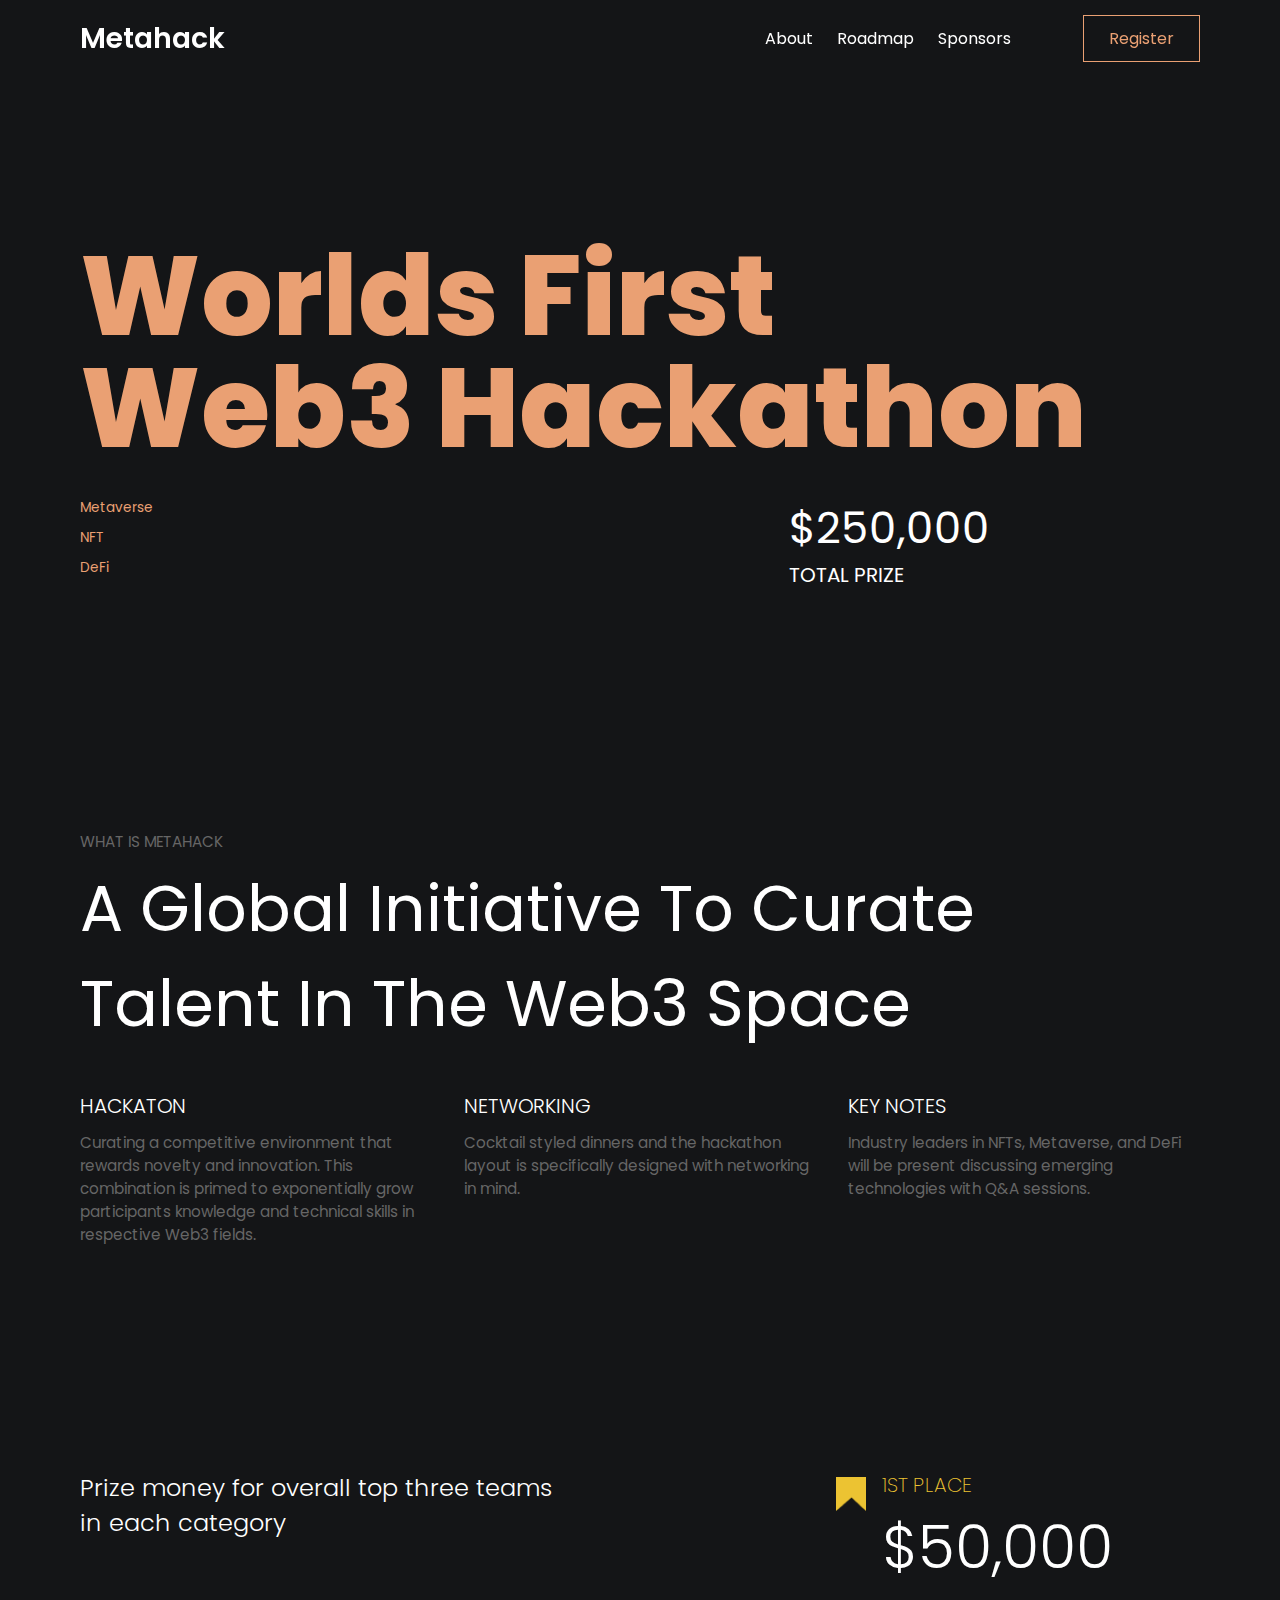
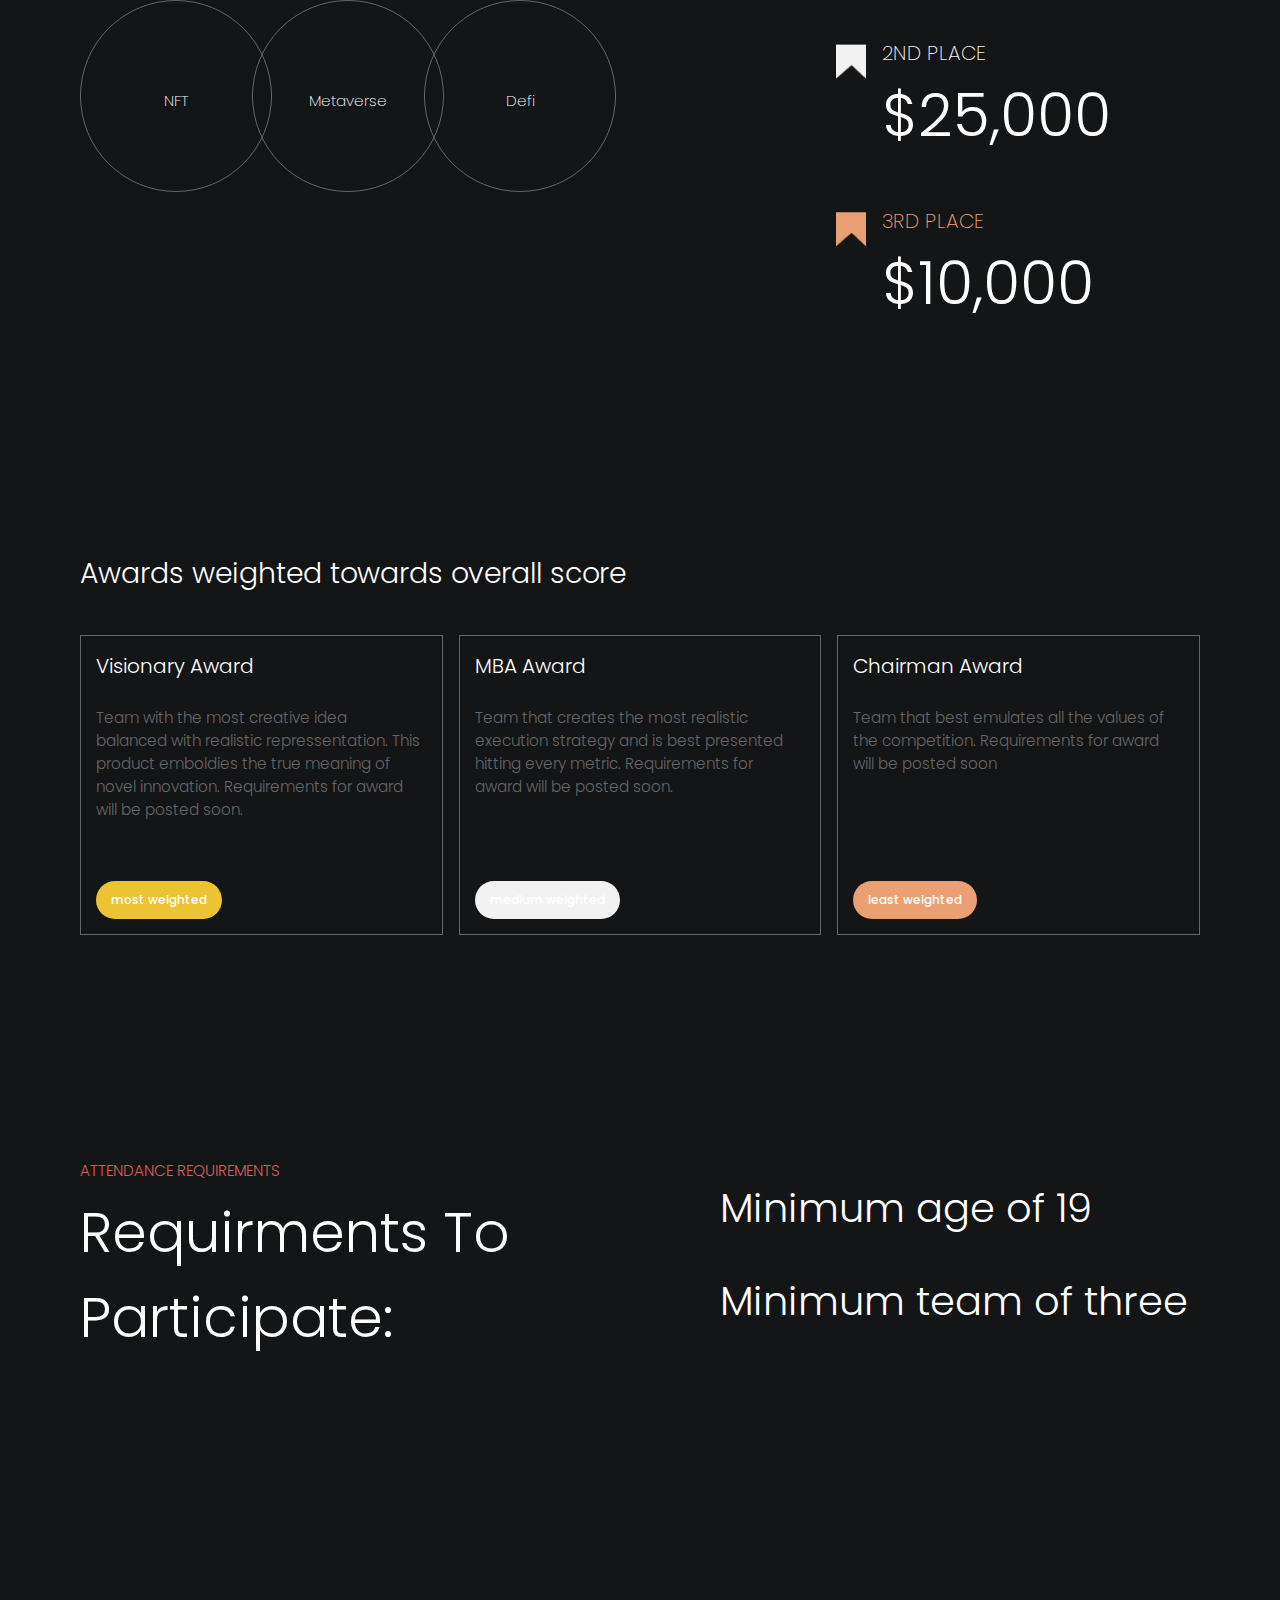
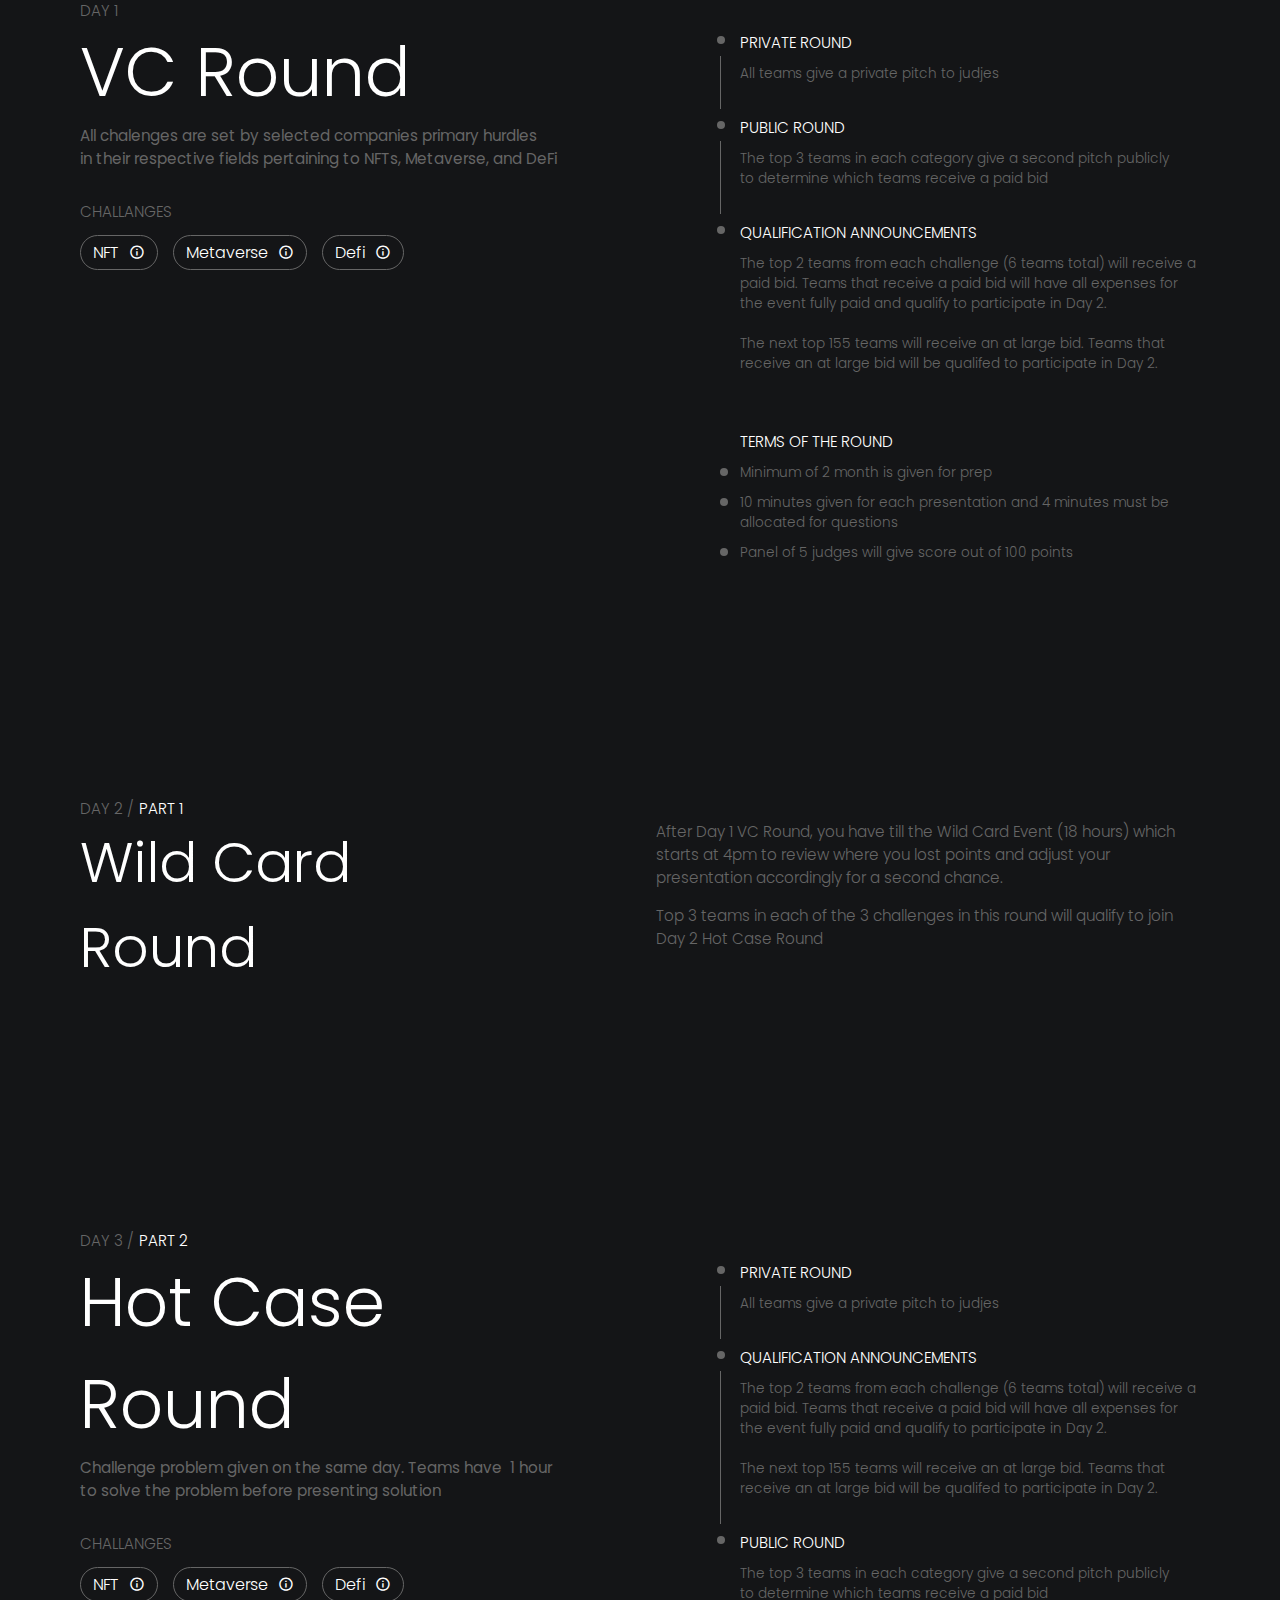
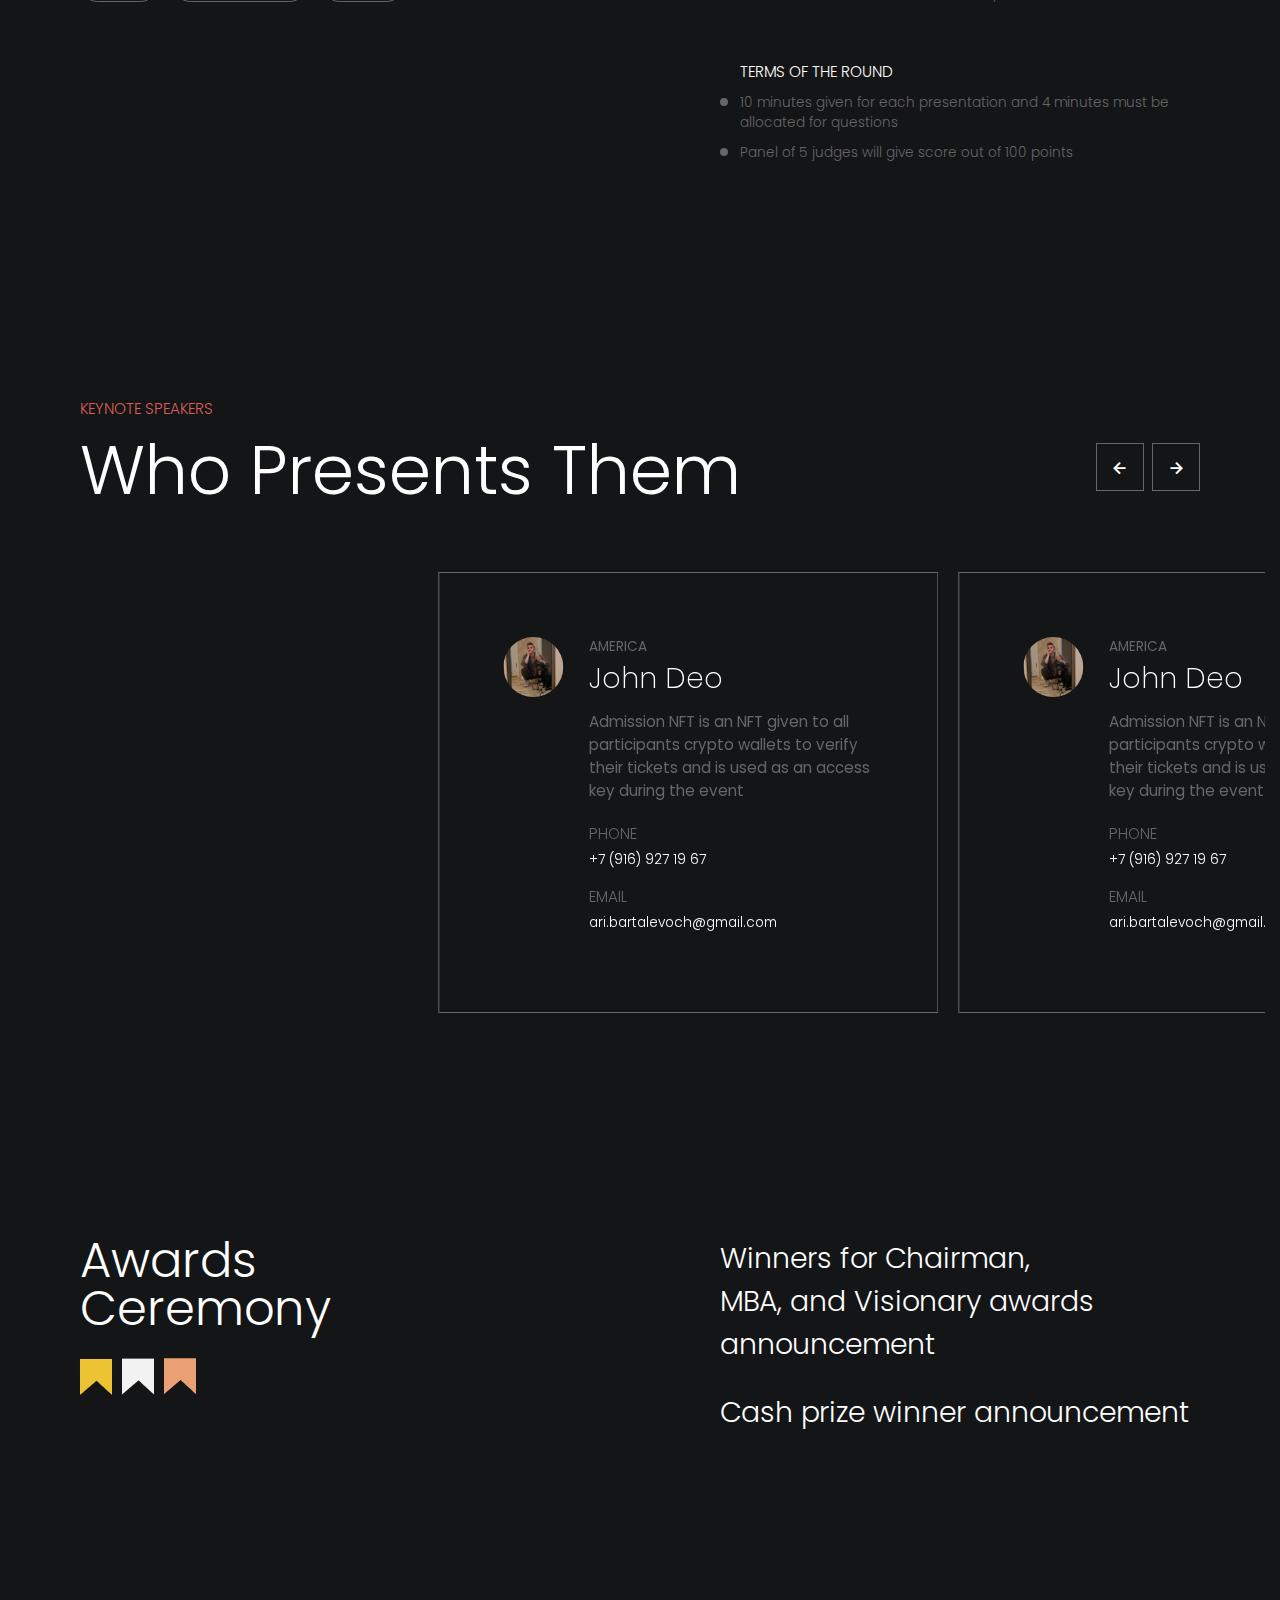
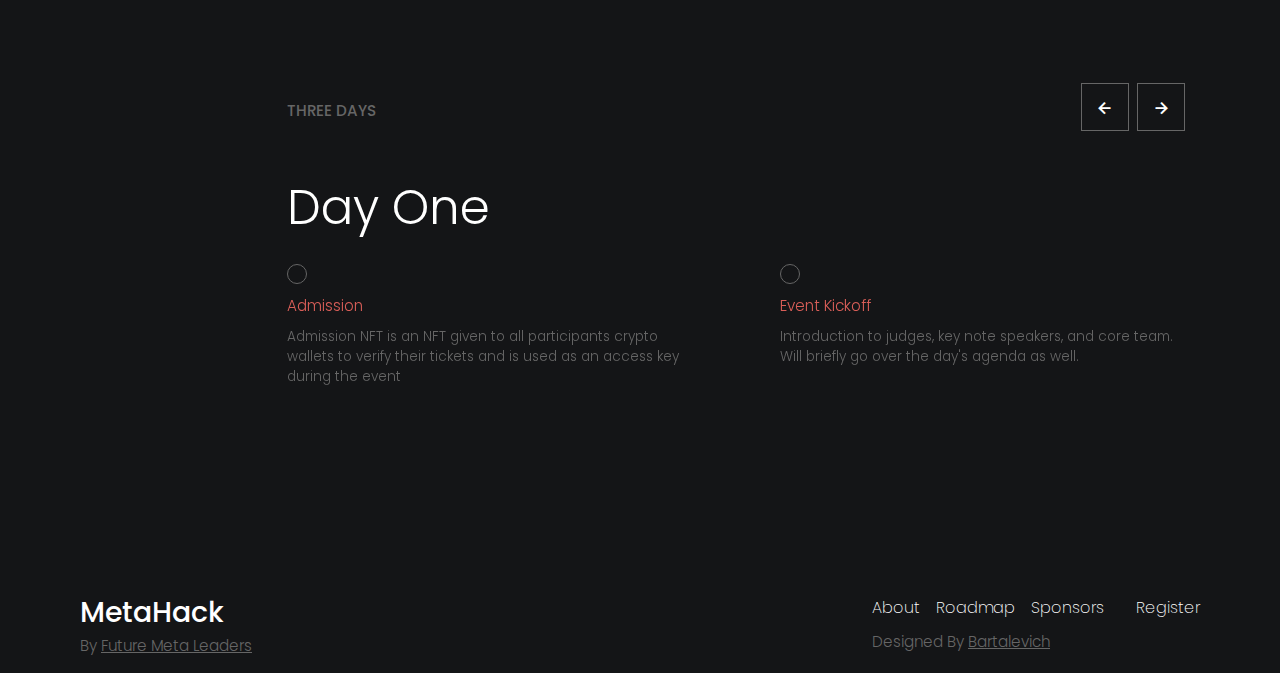
==== commit b64d8902: "Update index.html" ====
--- a/index.html
+++ b/index.html
@@ -14,23 +14,23 @@
     
     <header class="header" id="header">
         <nav class="nav container">
-            <a href="#" class="logo">Metahack</a>
+            <a href="index.html" class="logo">Metahack</a>
 
             <div class="nav_menu">
                 
                 <ul class="nav_list">
                     <li>
-                        <a href="#" class="nav_link">About</a>
+                        <a href="index.html" class="nav_link">About</a>
                     </li>
                     <li>
-                        <a href="#" class="nav_link">Roadmap</a>
+                        <a href="roadmap.html" class="nav_link">Roadmap</a>
                     </li>
                     <li>
-                        <a href="#" class="nav_link">Sponsors</a>
+                        <a href="sponsors.html" class="nav_link">Sponsors</a>
                     </li>
                 </ul>
 
-                <a href="#" class="nav_register">Register</a>
+                <a href="register.html" class="nav_register">Register</a>
             </div>
 
             <div class="nav_toggle">
@@ -431,9 +431,9 @@
                 <div class="awards_left">
                     <h1 class="section_title">Awards <br>Ceremony</h1>
                     <div class="wrapper">
-                        <img src="images/place 1.png" alt="" class="img-cover">
-                        <img src="images/place 2.png" alt="" class="img-cover">
-                        <img src="images/place 3.png" alt="" class="img-cover">
+                       <img src="images/Vector 6.png" alt="">
+                        <img src="images/Vector 7.png" alt="">
+                        <img src="images/Vector 8.png" alt="">
                     </div>
                 </div>
 
@@ -565,7 +565,7 @@
           <footer class="footer section">
           <div class="container footer_container grid">
             <div class="footer_card">
-                <a href="#" class="logo">MetaHack</a>
+                <a href="index.html" class="logo">MetaHack</a>
                 <p class="copyright">By <a href="#" class="copyright_link">Future Meta Leaders</a></p>
             </div>
 
@@ -573,24 +573,23 @@
                 <div class="footer_wrapper">
                     <ul class="footer_list">
                         <li>
-                            <a href="#" class="footer_link">About</a>
+                            <a href="index.html" class="footer_link">About</a>
                         </li>
     
                         <li>
-                            <a href="#" class="footer_link">Roadmap</a>
+                            <a href="roadmap.html" class="footer_link">Roadmap</a>
                         </li>
     
                         <li>
-                            <a href="#" class="footer_link">Sponsors</a>
-                        </li>
-                    </ul>
-                    <a href="#" class="footer_link last">Register</a>
+                            <a href="sponsors.html" class="footer_link">Sponsors</a>
+                        </li>
+                    </ul>
+                    <a href="register.html" class="footer_link last">Register</a>
                 </div>
                 <p class="copyright">Designed By <a href="#" class="copyright_link">Bartalevich</a></p>
             </div>
           </div>
        </footer>
-    <script src="js/particles.js"></script>
      <script src="js/app.js"></script>
     <script src="https://code.jquery.com/jquery-3.6.1.js" integrity="sha256-3zlB5s2uwoUzrXK3BT7AX3FyvojsraNFxCc2vC/7pNI=" crossorigin="anonymous"></script>
     <script src="https://cdn.jsdelivr.net/npm/swiper/swiper-bundle.min.js"></script>
--- a/css/style.css
+++ b/css/style.css
@@ -194,7 +194,8 @@
     background-color: var(--title-color);
     box-shadow: 0 0 4px rgba(14, 55, 63, 0.15);
 }
-.header.scroll-header .nav{
+.header.scroll-header .nav,
+.header.scroll-header .logo{
     color: var(--body-color);
 }
 
@@ -209,7 +210,7 @@
 .logo{
     font-size: var(--h1-font-size);
     font-weight: var(--f-w-600);
-    color: var(--extra-black);
+    color: var(--title-color);
 }
 .nav{
     display: flex;
@@ -315,21 +316,7 @@
     padding-block-start: calc(var(--section-padding) + 2.5rem);
     padding-block-end: 50px;
     position: relative;
-    background-color: white;
-  }
-  /* .home_img{
-    position: absolute;
-    bottom: 0;
-    left: 0;
-    z-index: -1;
-    width: 100%;
-    min-height: 100vh;
-  } */
-  #particles-js {
-    position: absolute;
-    top: 0;
-    width: 100%;
-    height: 100%;
+    background-color: var(--body-color);
   }
   .home_container{
     row-gap: 2rem;
@@ -362,9 +349,11 @@
   .home_price_tile{
     font-weight: var(--f-w-400);
     font-size: 2.7rem;
+    color: var(--title-color);
   }
 
   .home_price .span{
+    color: var(--title-color);
     text-transform: uppercase;
     font-size: var(--h2-font-size);
     font-weight: var(--f-w-400);
@@ -375,17 +364,17 @@
     /*========== ABOUT ============*/
 
     .about{
-        background-color: white;
+        background-color: var(--body-color);
     }
     
     .about .section_title{
-        color: var(--body-color);
+        color: var(--title-color);
         font-size: 1.5rem;
         font-weight: var(--f-w-400);
     }
     .about .section_subtitle{
         font-weight: var(--f-w-400);
-        color: var(--second-color);
+        color: var(--text-color);
     }
     .about_container{
        margin-block-start: 40px;
@@ -394,7 +383,7 @@
     
     .about_title{
         font-size: var(--h2-font-size);
-        color: var(--second-color);
+        color: var(--title-color);
         text-transform: uppercase;
         font-weight: var(--f-w-300);
         margin-block-end: 10px;
@@ -410,11 +399,6 @@
     
     .prize_container{
       row-gap: 4.5rem;
-    }
-    
-    
-    .prize{
-        border-bottom: 7px solid var(--extra-black);
     }
     
     .prize_title{
@@ -472,21 +456,17 @@
     }
     
     .one{
+        color: #ECC332;
+    }
+    .two{
+        color: #F2F2F2;
+    }
+    .three{
         color: #EAA073;
     }
-    .two{
-        color: #B981EF;
-    }
-    .three{
-        color: #2EC6CF;
-    }
     
 
     /*========== weighted ==========*/
-    
-    .weighted{
-        border-bottom: 7px solid var(--extra-black);
-    }
 
     .weighted_container{
         row-gap: 1.5rem;
@@ -500,9 +480,10 @@
 
     .weighted_card{
         border: 1px solid var(--text-color);
-        padding: 30px;
+        padding: 15px;
+        padding-inline: 15px 20px;
         display: flex;
-        min-height: 400px;
+        min-height: 300px;
         flex-direction: column;
     }
     
@@ -524,18 +505,24 @@
     .weighted_card .weighted_btn{
         border-radius: 25px;
         max-width: max-content;
-        padding: 15px;
-        font-size: var(--normal-font-size);
-        font-weight: var(--f-w-300);
-        border: 1px solid var(--text-color);
+        padding: 10px 15px;
+        font-size: 12px;
+        font-weight: var(--f-w-500);
+        border: none;
     } 
 
+    .weighted_card:nth-child(1) .weighted_btn{
+        background-color: #ECC332;
+    }
+    .weighted_card:nth-child(2) .weighted_btn{
+        background-color: #F2F2F2;
+    }
+    .weighted_card:nth-child(3) .weighted_btn{
+        background-color: #EAA073;
+    }
 
     /*========== ATTENDANCE ============*/
     
-    .attendance{
-        border-bottom: 7px solid var(--extra-black);
-    }
     .attendance_container{
        row-gap: 3rem;
     }
@@ -558,11 +545,6 @@
     }
     
     /*========== VC ROUND ============*/
-    
-    
-    .vc_roud{
-        border-bottom: 7px solid var(--extra-black);
-    }
     
     .round_container{
        row-gap: 5rem;
@@ -585,7 +567,7 @@
         color: var(--text-color);
         font-size: var(--normal-font-size);
         margin-top: -15px;
-        margin-block-end: 80px;
+        margin-block-end: 30px;
     }
     
     .item_subtitle{
@@ -693,18 +675,10 @@
     }
     /*========== WILD ============*/
 
-    .wild{
-        border-bottom: 7px solid var(--extra-black);
-    }
-
     .wild_container{
         row-gap: 2.5rem;
     }
     /*========== Testimonials ============*/
-    
-    .testimonials{
-        border-bottom: 7px solid var(--extra-black);
-    }
     
     .testimonial_container {
         display: flex;
@@ -730,7 +704,6 @@
         height: 3rem;
         line-height: 3rem;
         font-size: 22px;
-        border-radius: .3rem;
         text-align: center;
         border: 1px solid var(--text-color);
     
@@ -787,10 +760,6 @@
     
     /*========== AWARDS ============*/
     
-    .awards{
-        border-bottom: 7px solid var(--extra-black);
-    
-    }
     .awards_container{
         row-gap: 4rem;
     }
@@ -939,6 +908,7 @@
   .footer_card .logo{
     font-size: var(--h1-font-size);
     font-weight: var(--f-w-500);
+    color: var(--title-color);
     margin-block-end: 10px;
   }
 
@@ -1045,7 +1015,7 @@
       column-gap: 1.5rem;
     }
     .nav_link{
-        color: var(--body-color);
+        color: var(--title-color);
     }
     .home{
         padding-block-start: calc(var(--section-padding) + 5rem);
@@ -1064,9 +1034,16 @@
         grid-template-columns: repeat(2, 1fr);
         column-gap: 2rem;
     }
+     
+    .weighted_container{
+        column-gap: 1rem;
+    }
     .wild .section_title{
         max-width: 10ch;
         --h1-font-size: 3.5rem;
+    }
+      .about .section_title{
+        font-size: 3rem;
     }
     .footer_container,
     .attendance_container{
@@ -1129,7 +1106,9 @@
      .weighted_container{
         grid-template-columns: repeat(3, 1fr);
      }
-
+    .about .section_title{
+        font-size: 4rem;
+    }
      .round_container{
         grid-template-columns: repeat(2, 1fr);
         column-gap: 10rem;
@@ -1160,7 +1139,7 @@
         column-gap: 10rem;
      }
      .attendance_content .section_title{
-        font-size: 3rem;
+        font-size: 3.5rem;
     }
 
     .agenda_list{
@@ -1204,14 +1183,15 @@
 
   @media screen and (min-width: 1200px){
     :root{
-        --big-font-size: 6.9rem;
+        --big-font-size: 7rem;
       }
     .container{
         max-width: 1150px;
     }
 
     .home{
-        padding-block-start: 12rem;
+        padding-block-start: 15rem;
+        padding-block-end: 8rem;
     }
 
     .home_content{
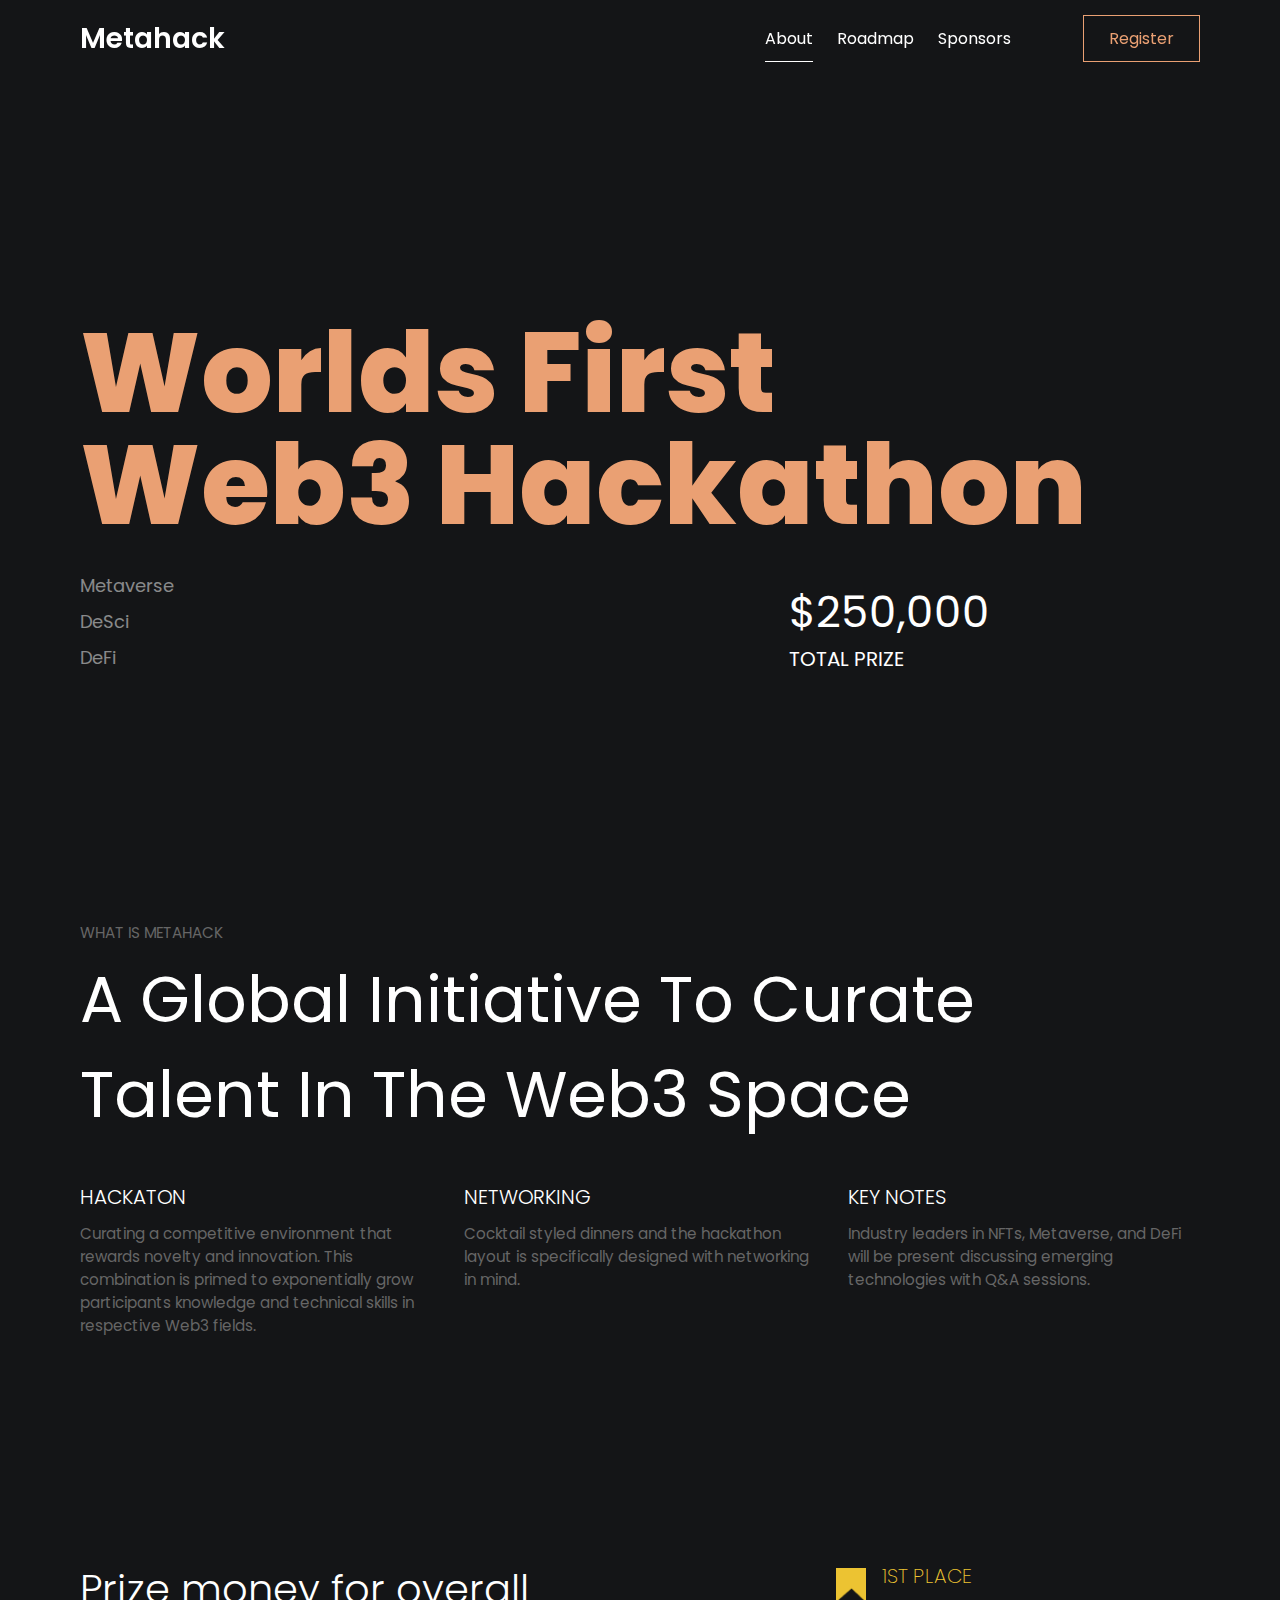
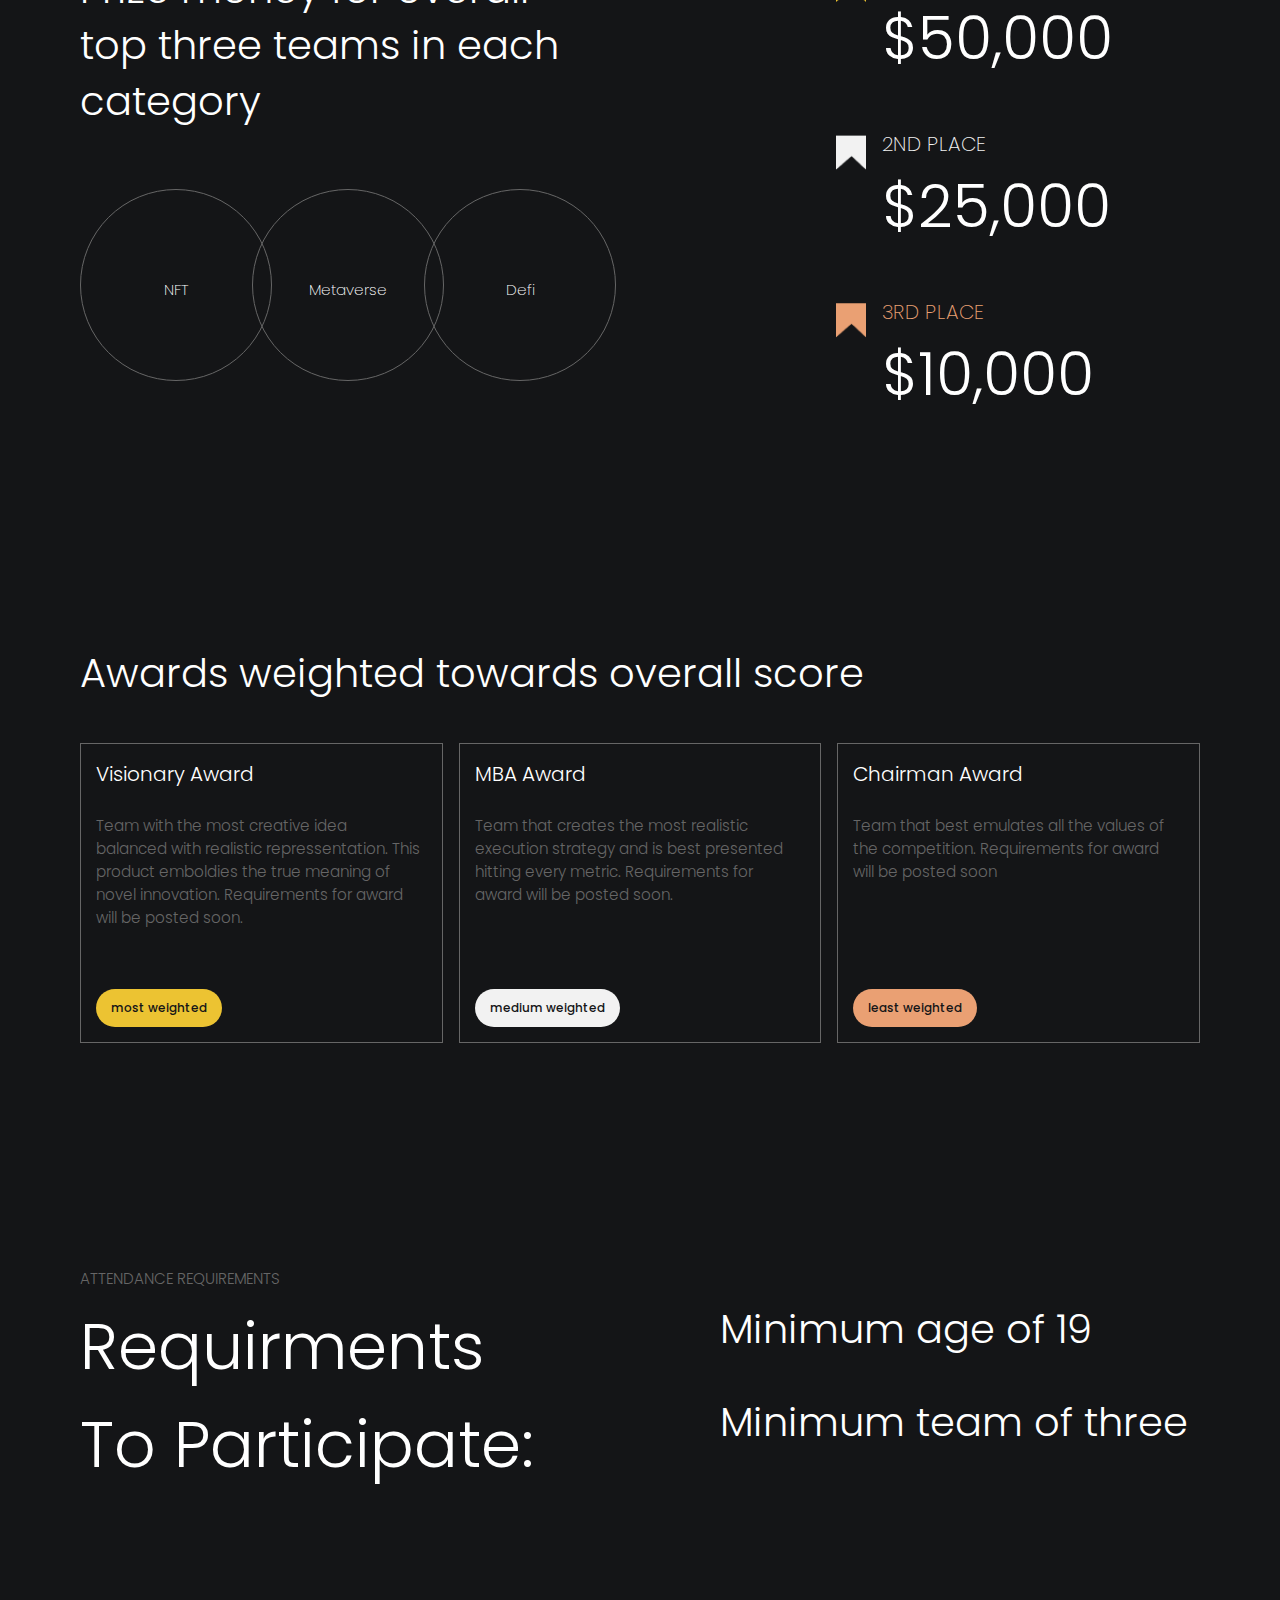
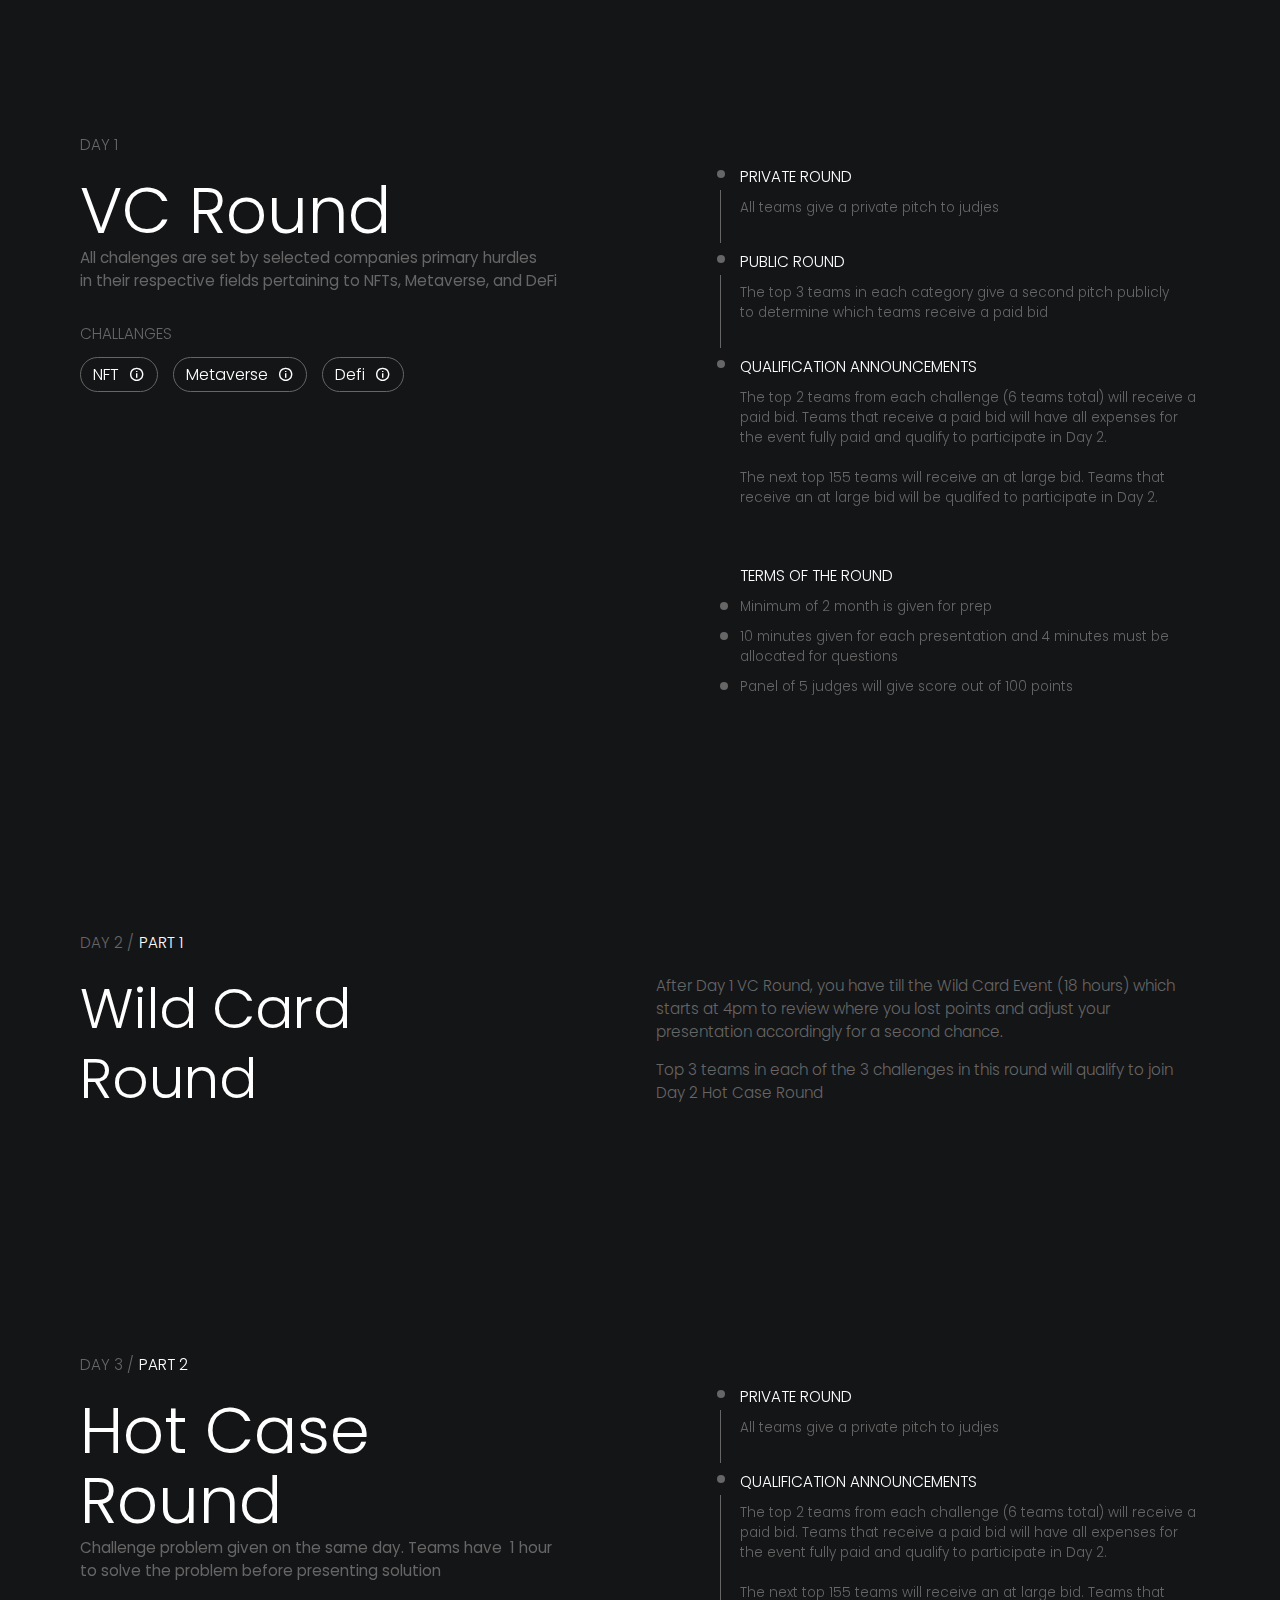
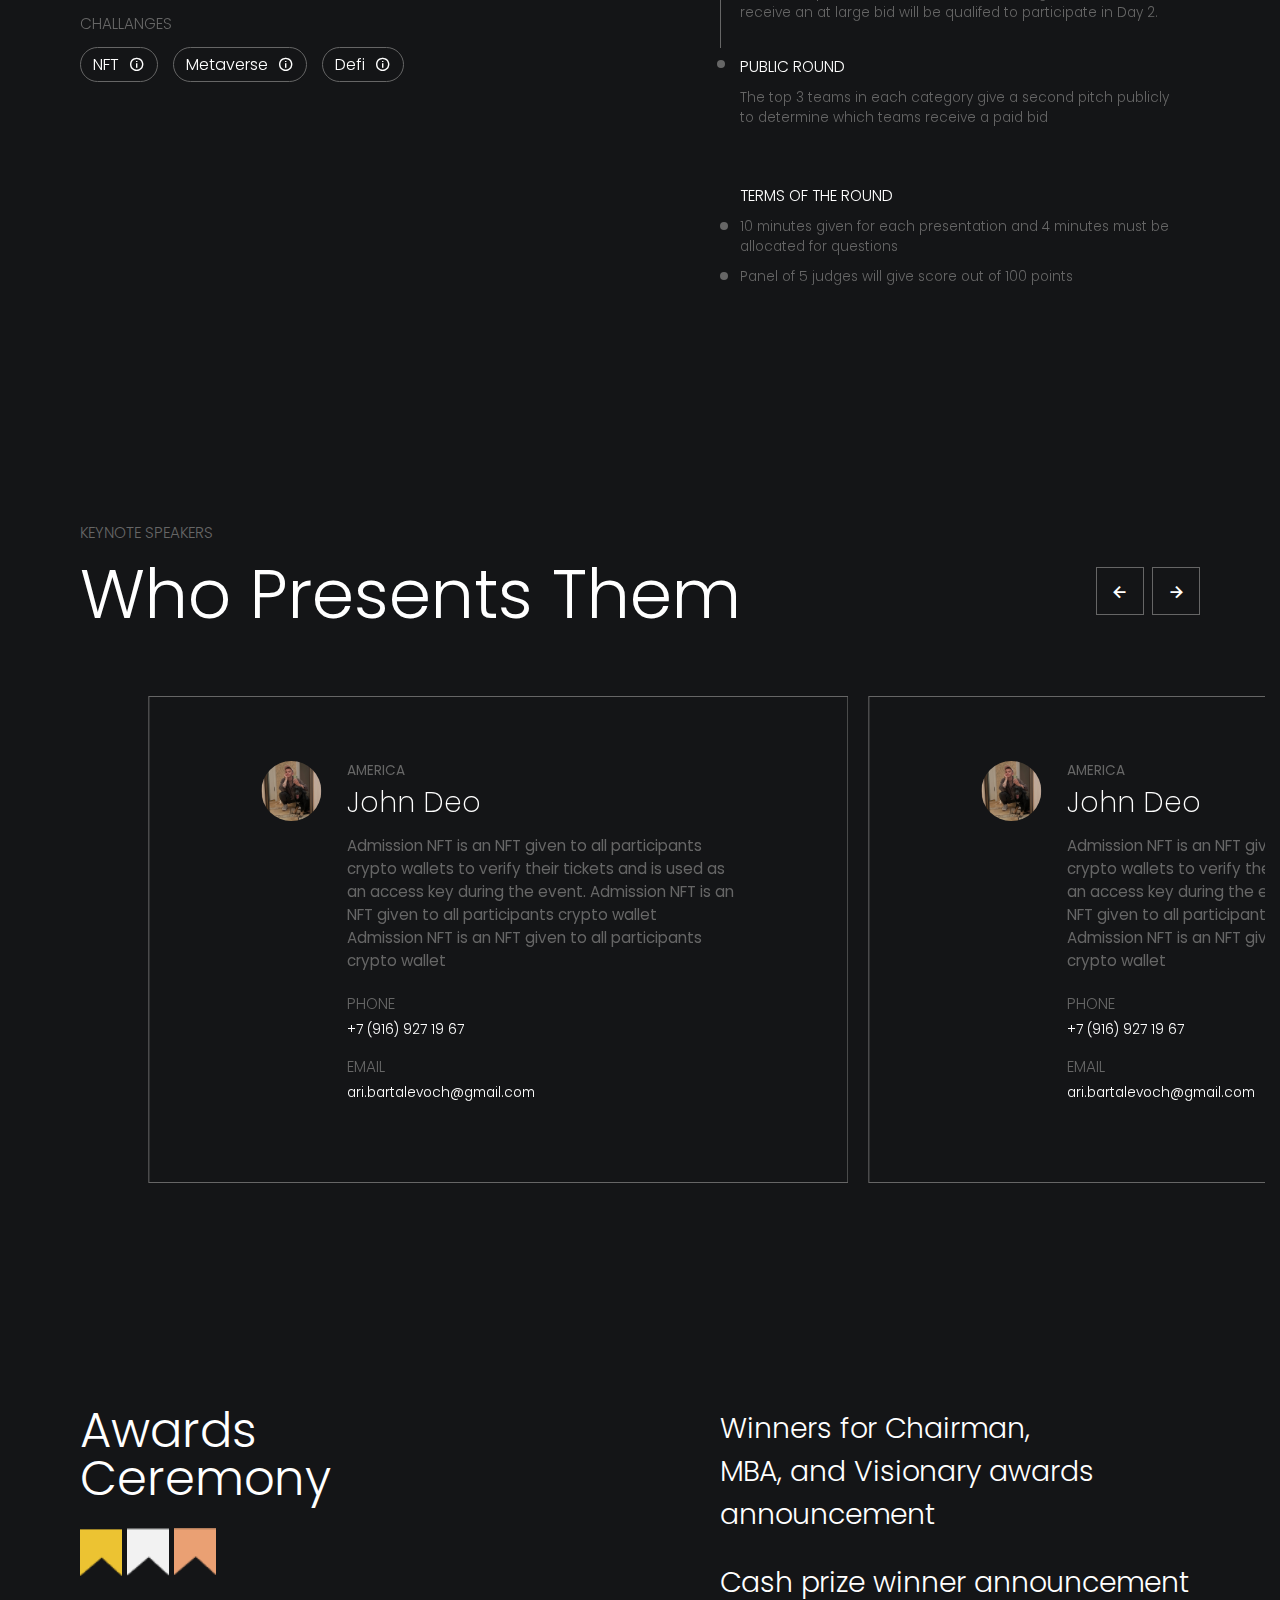
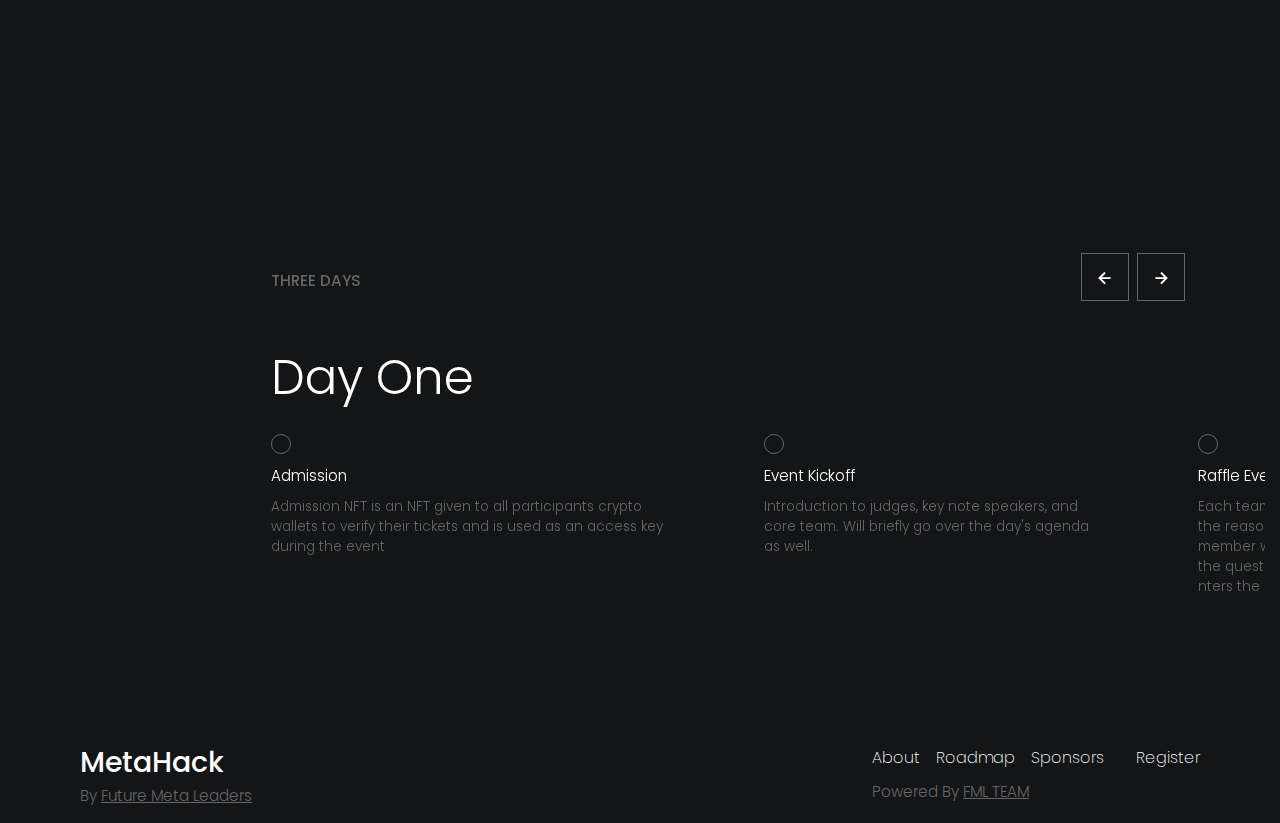
==== commit 6dd71ed6: "Update index.html" ====
--- a/index.html
+++ b/index.html
@@ -20,7 +20,7 @@
                 
                 <ul class="nav_list">
                     <li>
-                        <a href="index.html" class="nav_link">About</a>
+                        <a href="index.html" class="nav_link active">About</a>
                     </li>
                     <li>
                         <a href="roadmap.html" class="nav_link">Roadmap</a>
@@ -57,7 +57,7 @@
                             <h3 class="home_list_title">Metaverse</h3>
                         </li>
                         <li>
-                            <h3 class="home_list_title">NFT</h3>
+                            <h3 class="home_list_title">DeSci</h3>
                         </li>
                         <li>
                             <h3 class="home_list_title">DeFi</h3>
@@ -190,6 +190,7 @@
         <section class="vc_roud section">
             <div class="round_container container grid">
                 <div class="round_item">
+                    <div class="first">
                     <h3 class="main_subtitle">day 1</h3>
                     <h1 class="section_title">VC Round</h1>
 
@@ -216,6 +217,7 @@
                             </div>
                         </li>
                     </ul>
+                    </div>
                 </div>
 
                 <div class="round_item bottom">
@@ -281,6 +283,7 @@
         <section class="vc_roud section">
             <div class="round_container container grid">
                 <div class="round_item">
+                    <div class="first">
                     <h3 class="main_subtitle">Day 3  / <span class="span">part 2</span></h3>
                     <h1 class="section_title">hot case round</h1>
 
@@ -308,6 +311,7 @@
                             </div>
                         </li>
                     </ul>
+                    </div>
                 </div>
 
                 <div class="round_item bottom">
@@ -365,7 +369,7 @@
                             <span class="user_contry">America</span>
                             <h2 class="user_name">John Deo</h2>
                             <p class="user_info">
-                                Admission NFT is an NFT given to all participants crypto wallets to verify their tickets and is used as an access key during the event
+                                Admission NFT is an NFT given to all participants crypto wallets to verify their tickets and is used as an access key during the event. Admission NFT is an NFT given to all participants crypto wallet Admission NFT is an NFT given to all participants crypto wallet
                             </p>
 
                             <span class="user_contact">Phone</span>
@@ -381,7 +385,7 @@
                             <span class="user_contry">America</span>
                             <h2 class="user_name">John Deo</h2>
                             <p class="user_info">
-                                Admission NFT is an NFT given to all participants crypto wallets to verify their tickets and is used as an access key during the event
+                                Admission NFT is an NFT given to all participants crypto wallets to verify their tickets and is used as an access key during the event. Admission NFT is an NFT given to all participants crypto wallet Admission NFT is an NFT given to all participants crypto wallet
                             </p>
 
                             <span class="user_contact">Phone</span>
@@ -397,7 +401,7 @@
                             <span class="user_contry">America</span>
                             <h2 class="user_name">John Deo</h2>
                             <p class="user_info">
-                                Admission NFT is an NFT given to all participants crypto wallets to verify their tickets and is used as an access key during the event
+                                Admission NFT is an NFT given to all participants crypto wallets to verify their tickets and is used as an access key during the event. Admission NFT is an NFT given to all participants crypto wallet Admission NFT is an NFT given to all participants crypto wallet
                             </p>
 
                             <span class="user_contact">Phone</span>
@@ -586,11 +590,10 @@
                     </ul>
                     <a href="register.html" class="footer_link last">Register</a>
                 </div>
-                <p class="copyright">Designed By <a href="#" class="copyright_link">Bartalevich</a></p>
+                <p class="copyright">Powered By <a href="#" class="copyright_link">FML TEAM</a></p>
             </div>
           </div>
        </footer>
-     <script src="js/app.js"></script>
     <script src="https://code.jquery.com/jquery-3.6.1.js" integrity="sha256-3zlB5s2uwoUzrXK3BT7AX3FyvojsraNFxCc2vC/7pNI=" crossorigin="anonymous"></script>
     <script src="https://cdn.jsdelivr.net/npm/swiper/swiper-bundle.min.js"></script>
     <script src="js/scrollreveal.min.js"></script>
--- a/css/style.css
+++ b/css/style.css
@@ -181,7 +181,7 @@
 /*========== HEADER ============*/
 
 .header{
-    position: fixed;
+    position: relative;
     top: 0;
     left: 0;
     transition: var(--transition-1);
@@ -190,23 +190,7 @@
     padding-block: 15px;
 }
 
-.header.scroll-header{
-    background-color: var(--title-color);
-    box-shadow: 0 0 4px rgba(14, 55, 63, 0.15);
-}
-.header.scroll-header .nav,
-.header.scroll-header .logo{
-    color: var(--body-color);
-}
-
-.header.scroll-header .nav .nav_register{
-    color: var(--second-color);
-}
-
-.header.scroll-header .nav_toggle .bar{
-    background-color: var(--body-color);
-    box-shadow: none;
-}
+
 .logo{
     font-size: var(--h1-font-size);
     font-weight: var(--f-w-600);
@@ -260,13 +244,19 @@
     left: 0;
     width: 0;
     height: 1.2px;
-    background-color: var(--body-color);
+    background-color: var(--title-color);
 }
 
 .nav_link:hover::after{
    width: 100%;
 }
-
+.nav_link.active{
+    border-bottom: 1px solid var(--title-color);
+}
+
+.nav_link.active:hover::after{
+    width: 0;
+}
 .nav_register{
     position: relative;
     padding: 10px 25px;
@@ -283,7 +273,7 @@
     width: 30px;
     height: 2px;
     margin: 7px auto;
-    background-color: var(--body-color);
+    background-color: var(--title-color);
     transition: all 0.3s ease-in-out;
   }
   /*  */
@@ -340,7 +330,7 @@
   }
 
   .home_list_title{
-    color: var(--second-color);
+    color: rgba(255, 255, 255, 0.5);
     font-weight: var(--f-w-400);
     font-size: var(--small-font-size);
     margin-block-end: 10px;
@@ -508,6 +498,7 @@
         padding: 10px 15px;
         font-size: 12px;
         font-weight: var(--f-w-500);
+        color: var(--body-color);
         border: none;
     } 
 
@@ -532,7 +523,7 @@
     }
     
     .attendance_content .section_subtitle{
-       color: var(--jelly);
+       color: var(--text-color);
        font-weight: var(--f-w-300);
     }
     .attendance_wrapper{
@@ -677,6 +668,7 @@
 
     .wild_container{
         row-gap: 2.5rem;
+        margin-top: 20px;
     }
     /*========== Testimonials ============*/
     
@@ -689,7 +681,7 @@
     
     .testi_subtitle{
         font-size: var(--normal-font-size);
-        color: var(--jelly);
+        color: var(--text-color);
         font-weight: var(--f-w-300);
         text-transform: uppercase;
     }
@@ -772,14 +764,12 @@
     .wrapper{
         display: flex;
         align-items: center;
-        gap: 10px;
-    }
-    .wrapper i{
-        font-size: 8rem;
-    }
-    .wrapper i:not(:first-child){
-        margin-left: -50px;
-    }
+        gap: 5px;
+    }
+    
+    .wrapper img{
+        width: 42px;
+      }
     
     
     .award_title{
@@ -848,7 +838,7 @@
     position: absolute;
     top: 0;
     left: 0;
-    background: var(--jelly);
+    background: var(--second-color);
     height: 100%;
     width: 0;
     content: "";
@@ -886,7 +876,7 @@
   } */
   .agend_title{
     font-weight: var(--f-w-300);
-    color: var(--jelly);
+    color: var(--title-color);
     font-size: var(--normal-font-size);
     margin-block-end: 10px;
   }
@@ -1039,6 +1029,7 @@
         column-gap: 1rem;
     }
     .wild .section_title{
+        line-height: 70px;
         max-width: 10ch;
         --h1-font-size: 3.5rem;
     }
@@ -1050,8 +1041,8 @@
         align-items: center;
     }
     .testimonial_card.swiper-slide{
-       min-width: 500px;
-       padding-inline: 4rem;
+       min-width: 700px;
+       padding-inline: 7rem;
        padding-block: 4rem;
     }
 
@@ -1132,7 +1123,10 @@
         height: 12rem;
         line-height: 12.5rem;
     }
-
+    .first{
+        position: sticky;
+        top: 20px;
+    }
      .attendance_container,
      .awards_container
      {
@@ -1141,9 +1135,11 @@
      .attendance_content .section_title{
         font-size: 3.5rem;
     }
-
+    .testimonial_card:nth-child(1){
+        margin-left: -290px;
+    }
     .agenda_list{
-        grid-template-columns: repeat(4, 1fr);
+        grid-template-columns: .8fr .7fr 1fr .7fr;
     }
 
     .agenda{
@@ -1197,15 +1193,35 @@
     .home_content{
         margin-inline-end: 210px;
     }
+    .home_list_title{
+        font-size: 18px;
+        line-height: 26px;
+    }
     .prize_container{
         column-gap: 15rem;
     }
+    .prize_title {
+        font-size: 40px;
+        line-height: 56px;
+    }
+      
+    .weighted_title{
+        font-size: 40px;
+    }
+     .attendance_content .section_title{
+        font-size: 65px;
+    }
     .agenda{
-        margin-left: 17rem;
-    }
-
-    .round_item .section_title,
+        margin-left: 16rem;
+    }
+
     .testimonials .section_title{
         --h1-font-size: 4.25rem;
     }
-  }
+     
+    .round_item .section_title{
+        margin-top: 20px;
+        font-size: 4rem;
+        line-height: 70px;
+    }
+  }
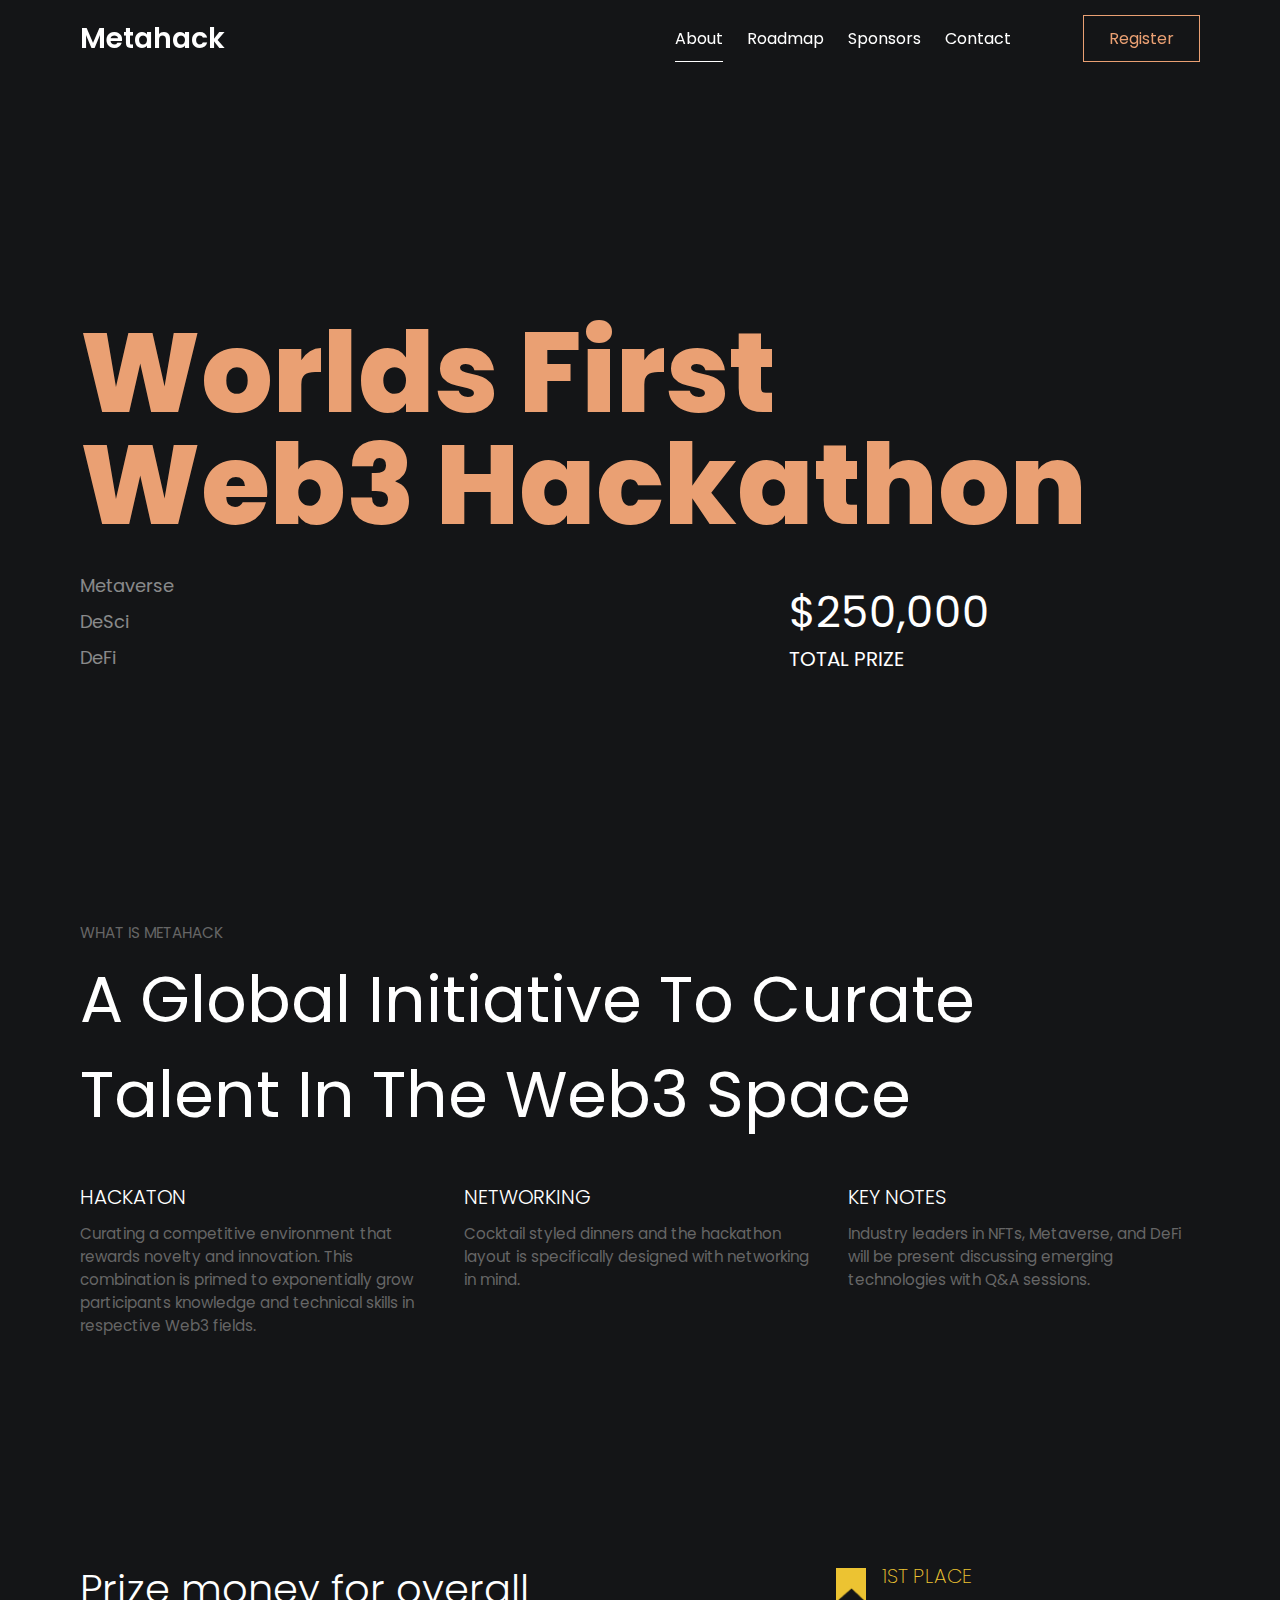
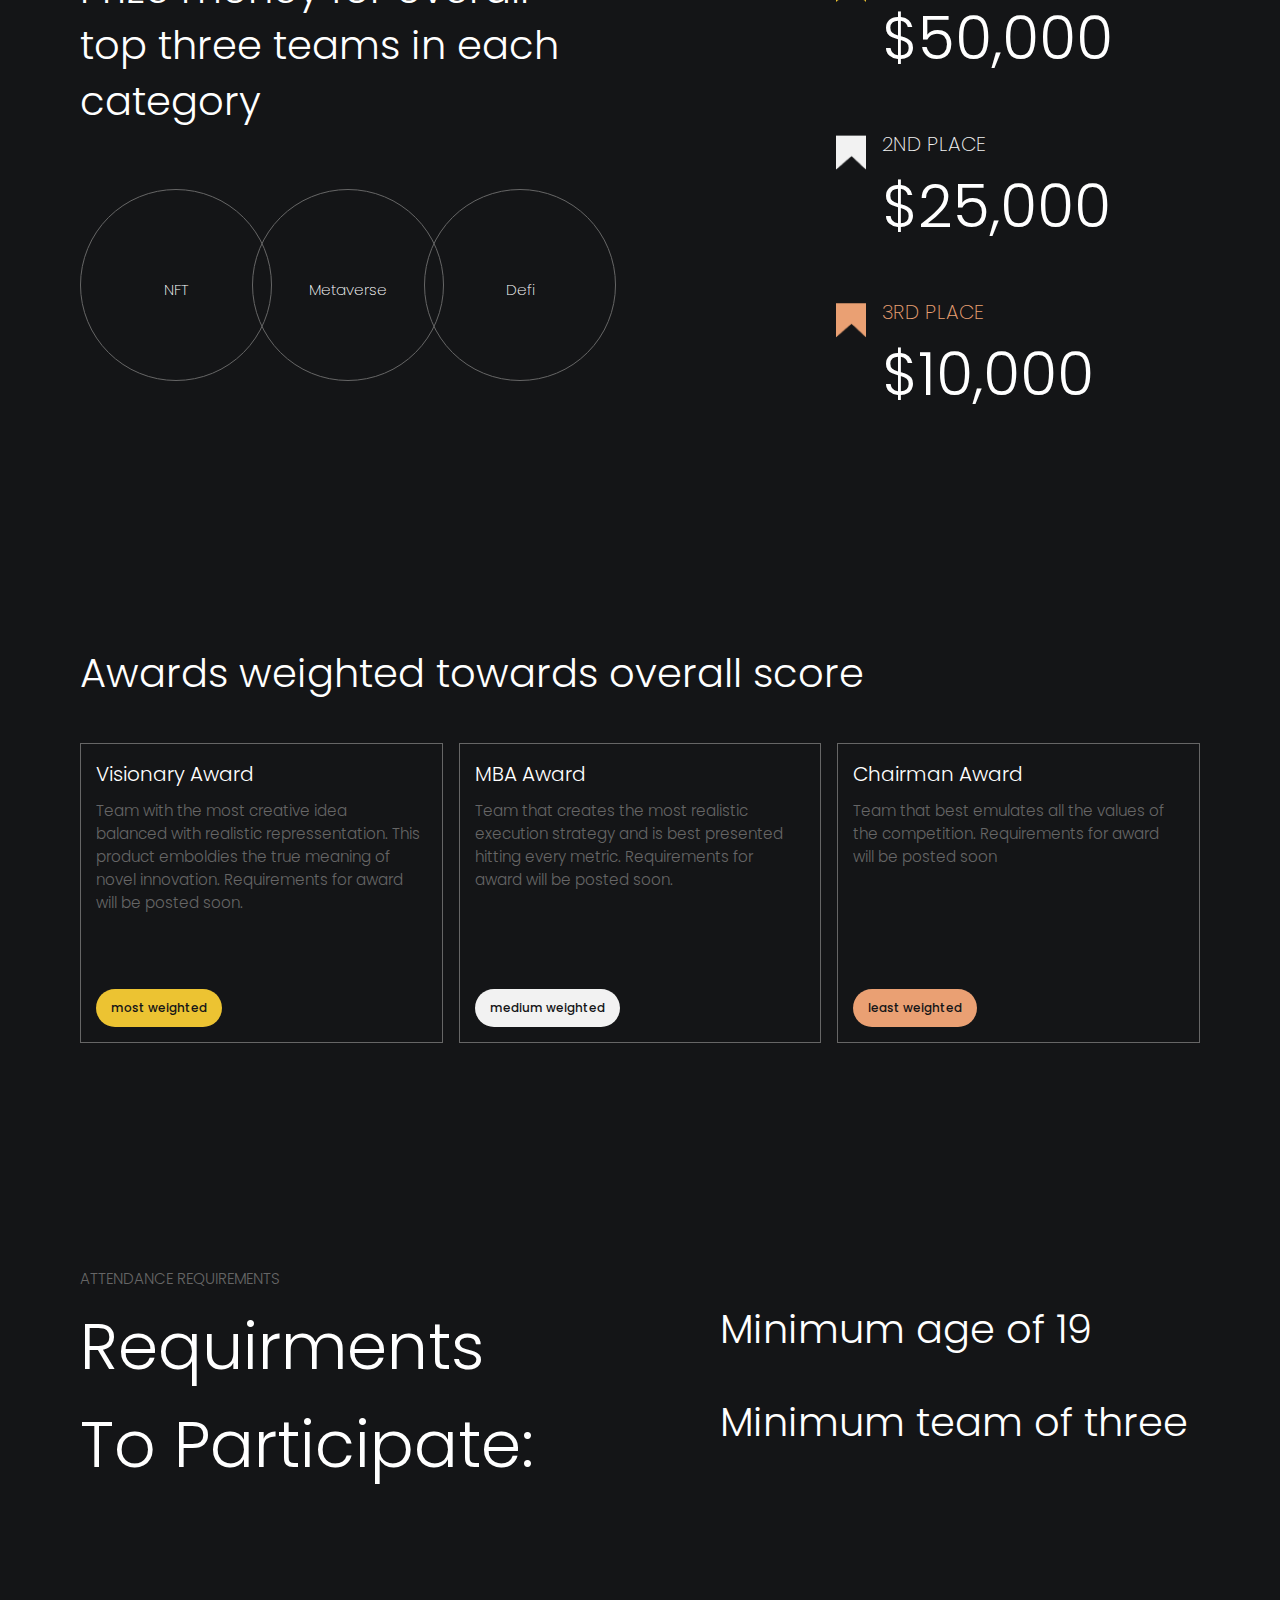
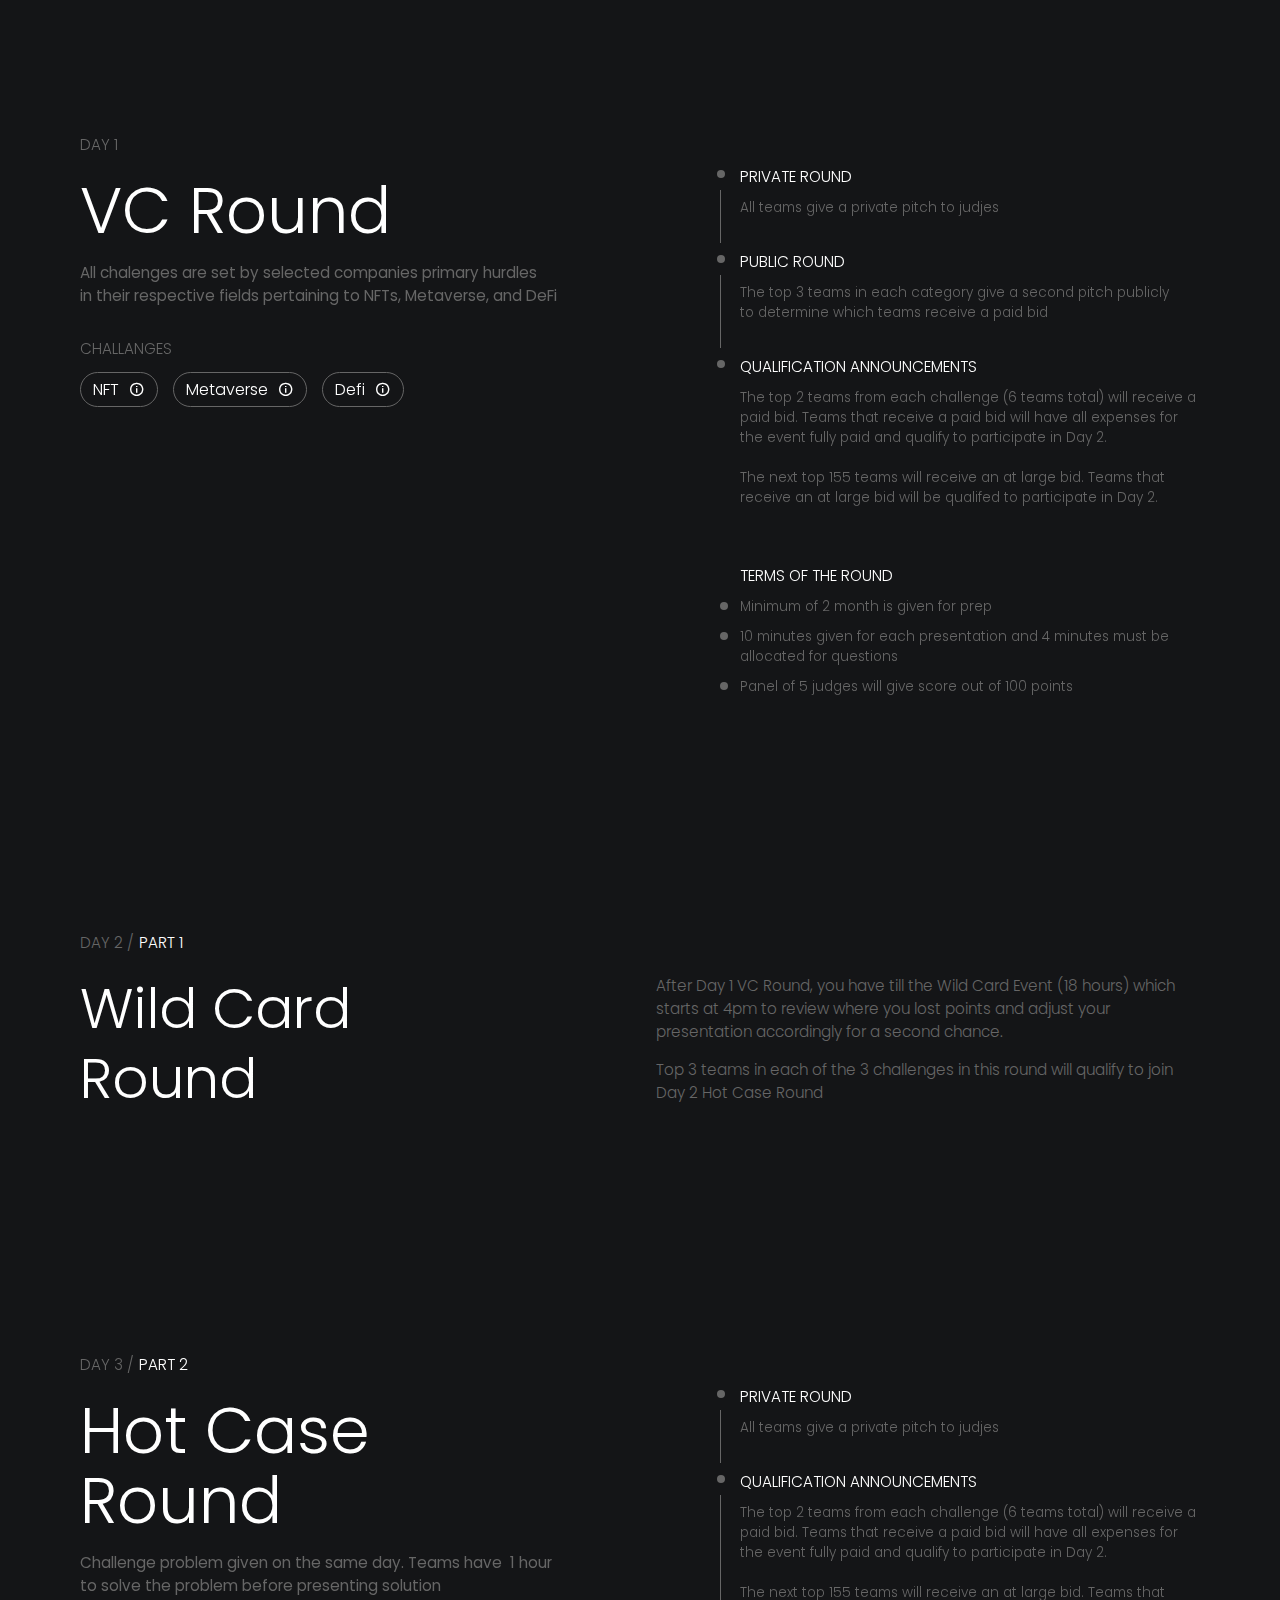
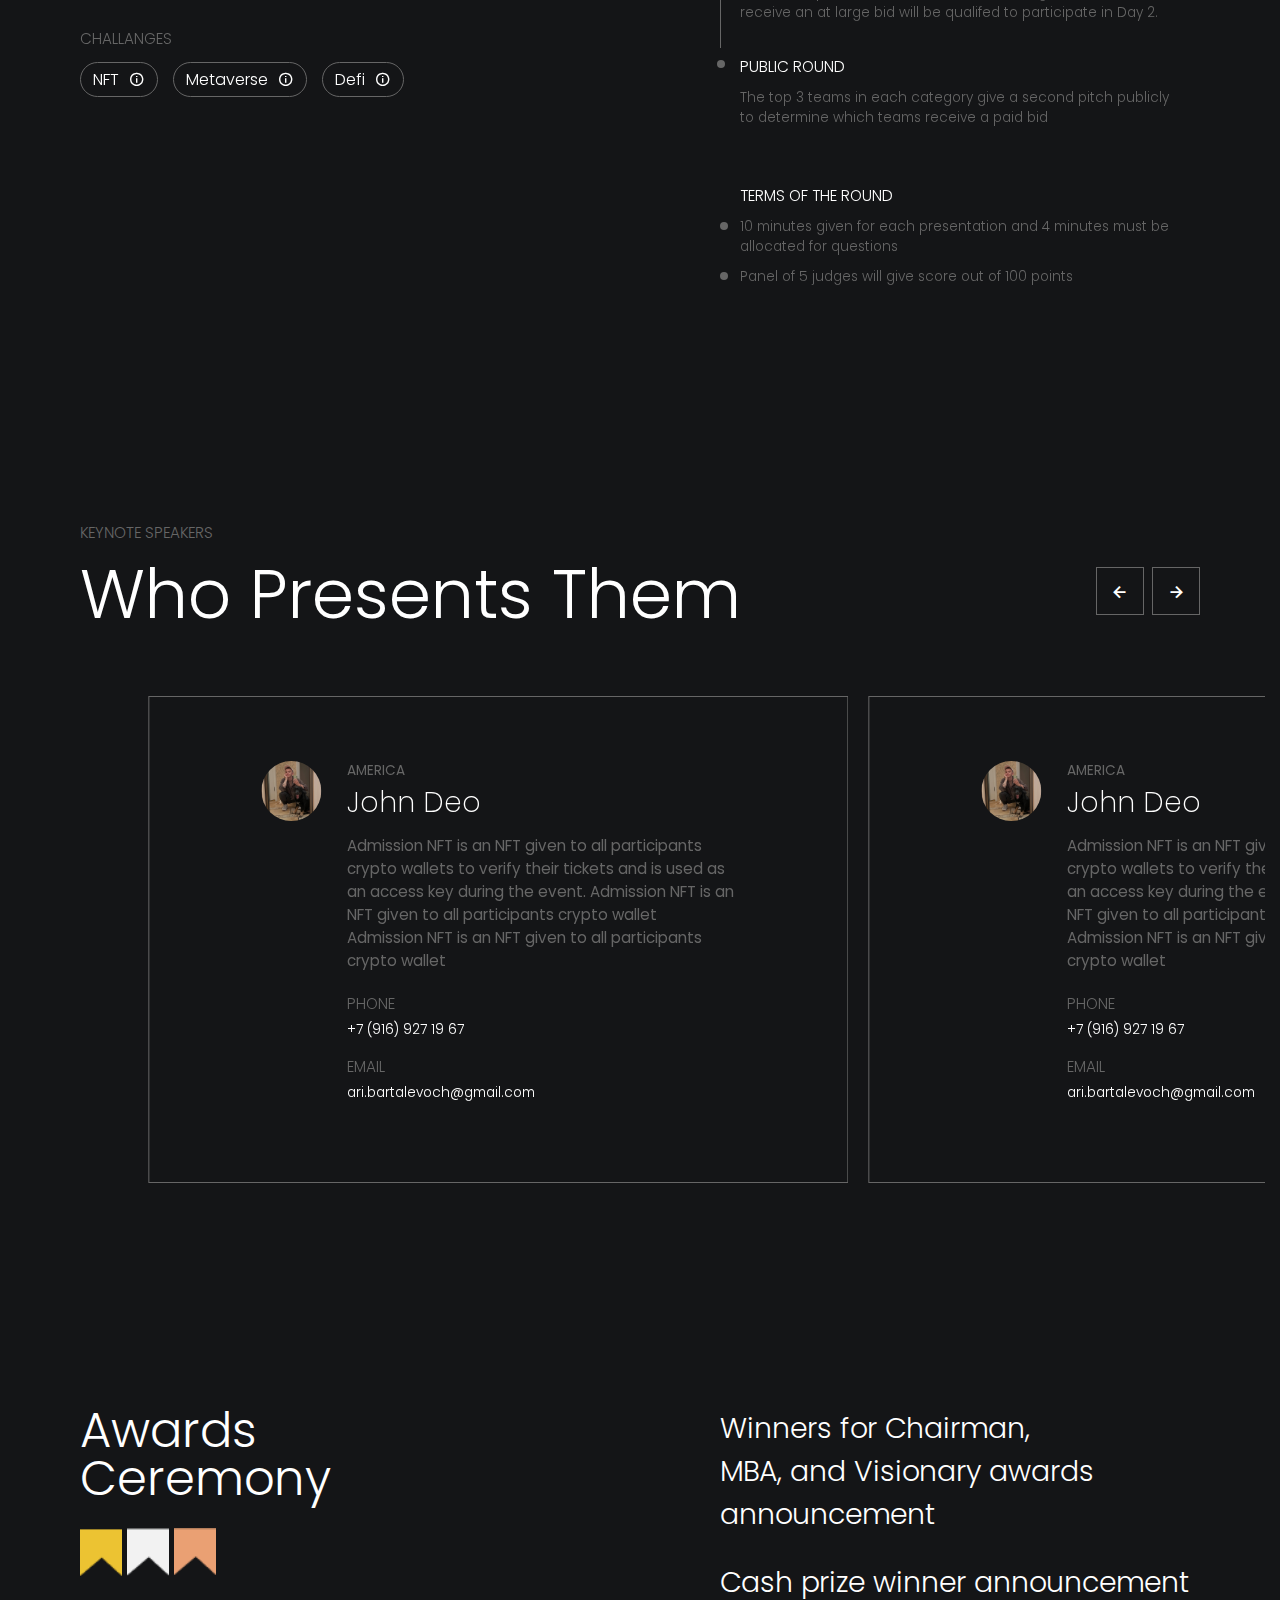
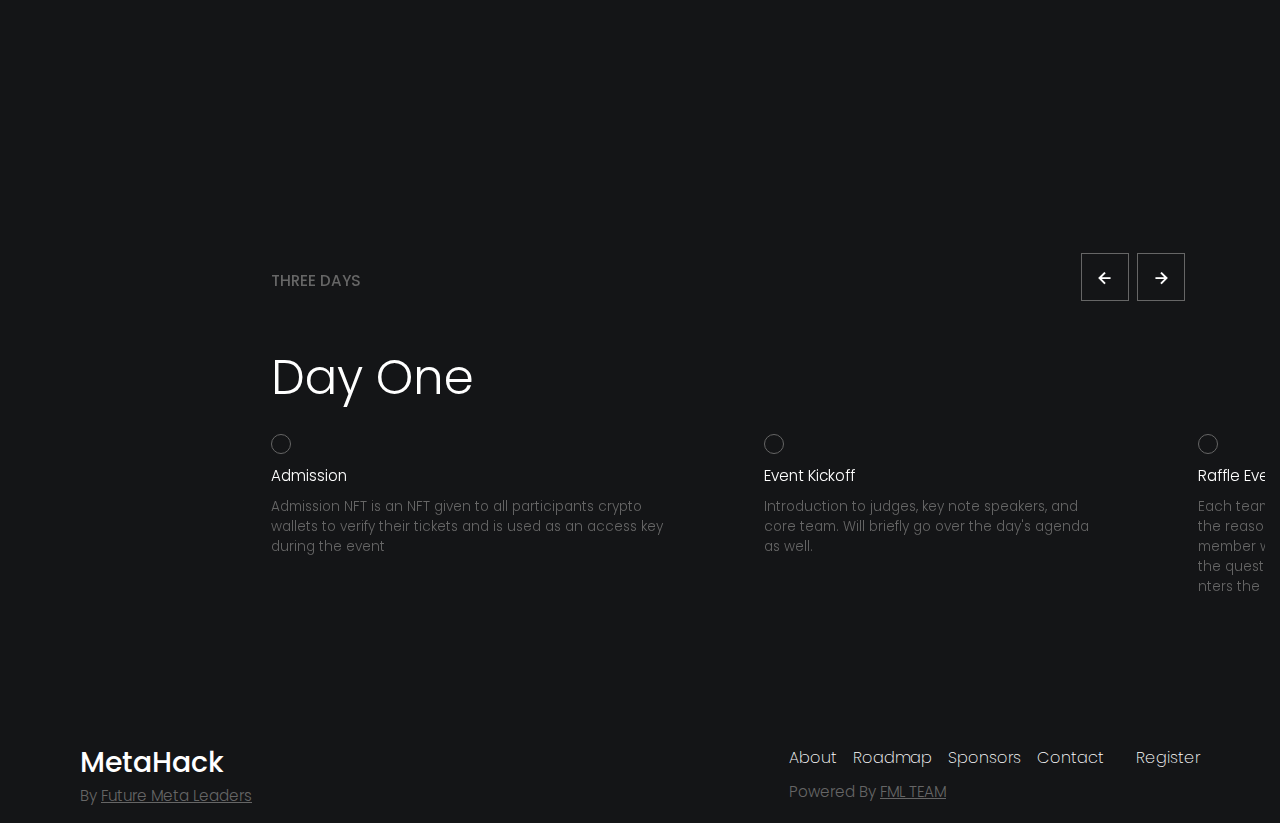
==== commit 3a653e21: "Update index.html" ====
--- a/index.html
+++ b/index.html
@@ -28,6 +28,9 @@
                     <li>
                         <a href="sponsors.html" class="nav_link">Sponsors</a>
                     </li>
+                    <li>
+                        <a href="contact.html" class="nav_link">Contact</a>
+                    </li>
                 </ul>
 
                 <a href="register.html" class="nav_register">Register</a>
@@ -587,6 +590,9 @@
                         <li>
                             <a href="sponsors.html" class="footer_link">Sponsors</a>
                         </li>
+                        <li>
+                            <a href="contact.html" class="footer_link">Contact</a>
+                        </li>
                     </ul>
                     <a href="register.html" class="footer_link last">Register</a>
                 </div>
--- a/css/style.css
+++ b/css/style.css
@@ -485,7 +485,6 @@
     
     .weighted_card .card_text{
         align-items: center;
-        margin-block-start: 15px;
         font-weight: var(--f-w-300);
         font-size: var(--normal-font-size);
         color: var(--text-color);
@@ -557,7 +556,7 @@
     .round_text{
         color: var(--text-color);
         font-size: var(--normal-font-size);
-        margin-top: -15px;
+        margin-top: 0px;
         margin-block-end: 30px;
     }
     
